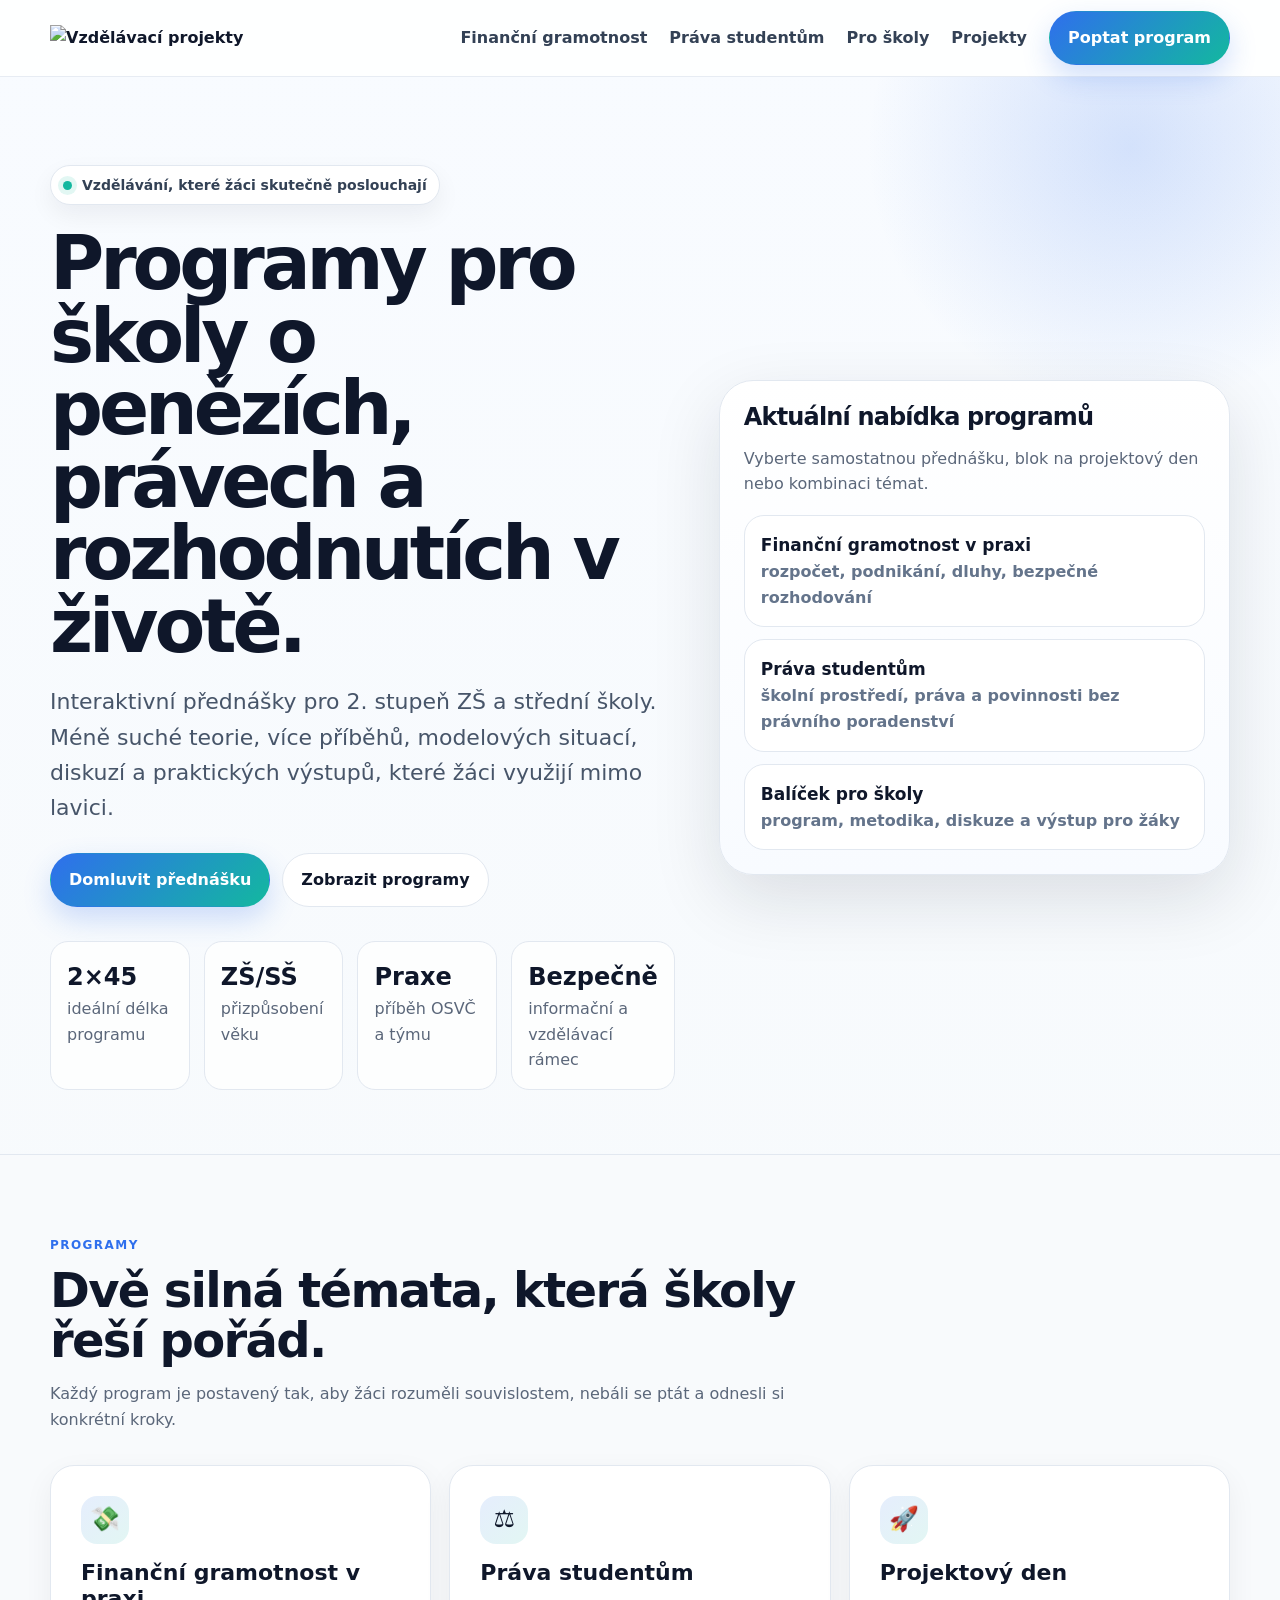
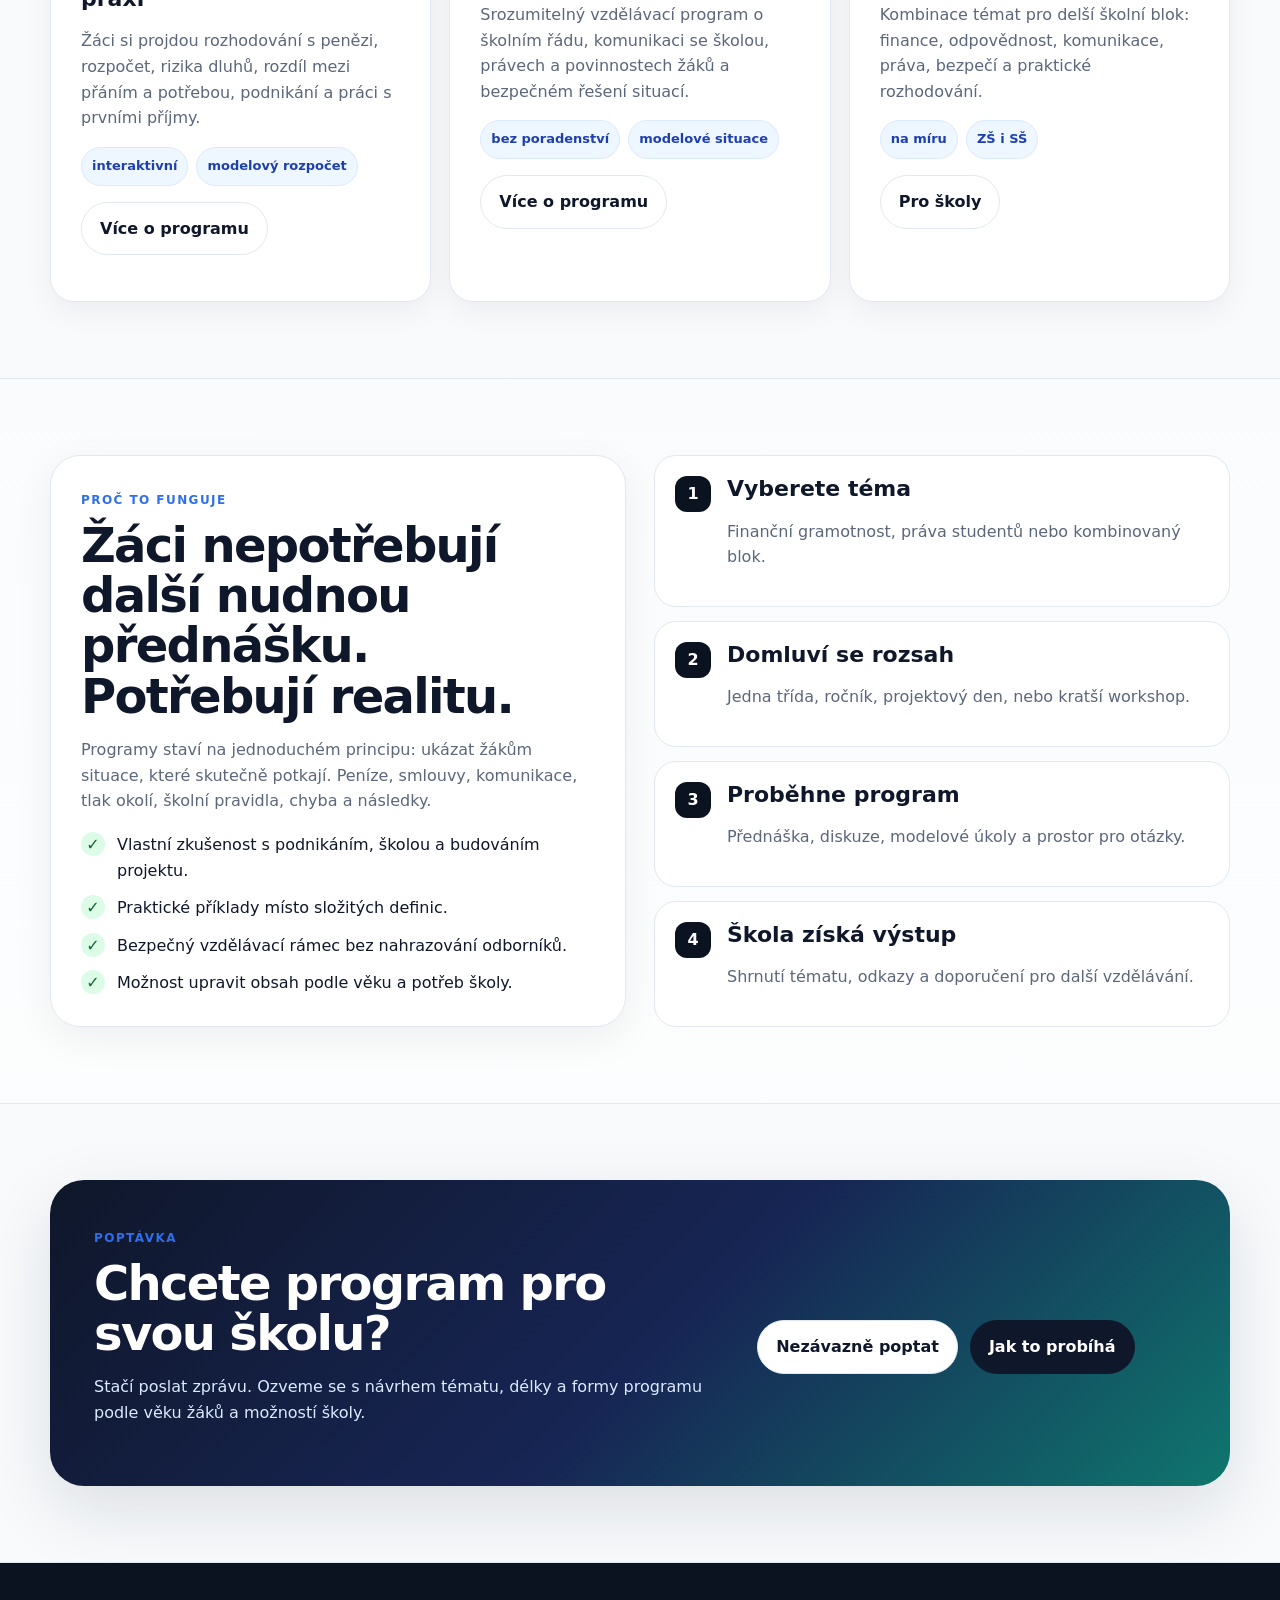
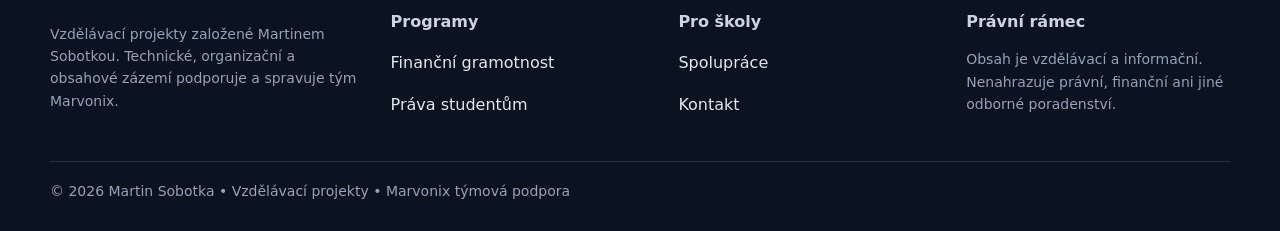
==== index.html @ 3108f994 "Add files via upload" ====
<!doctype html><html lang="cs"><head><meta charset="utf-8"><meta name="viewport" content="width=device-width,initial-scale=1"><title>Vzdělávací programy pro školy | Finanční gramotnost a práva studentů</title><meta name="description" content="Moderní vzdělávací programy pro základní a střední školy. Finanční gramotnost v praxi, Práva studentům a další témata pro reálný život."><meta name="theme-color" content="#2f6fed"><link rel="icon" href="assets/favicon.svg"><link rel="stylesheet" href="style.css"><meta property="og:title" content="Vzdělávací programy pro školy"><meta property="og:description" content="Interaktivní přednášky pro žáky: finance, práva studentů, bezpečnost a odpovědnost v reálném životě."><meta property="og:type" content="website"><script type="application/ld+json">{"@context":"https://schema.org","@type":"EducationalOrganization","name":"Vzdělávací projekty Martina Sobotky","description":"Vzdělávací programy pro školy zaměřené na finanční gramotnost, práva studentů a praktický život.","founder":{"@type":"Person","name":"Martin Sobotka"}}</script></head><body><a class="skip" href="#obsah">Přejít na obsah</a><header class="topbar"><div class="container nav"><a class="brand" href="index.html"><img src="assets/logo.svg" alt="Vzdělávací projekty"></a><nav class="menu" data-nav><a href="programy/financni-gramotnost.html">Finanční gramotnost</a><a href="programy/prava-studentum.html">Práva studentům</a><a href="pro-skoly/">Pro školy</a><a href="projekty/">Projekty</a><a href="kontakt/" class="btn primary">Poptat program</a></nav><button class="hamb" data-menu aria-label="Otevřít menu" aria-expanded="false">☰</button></div></header><main id="obsah"><section class="hero"><div class="container hero-grid"><div><span class="eyebrow"><span class="dot"></span> Vzdělávání, které žáci skutečně poslouchají</span><h1>Programy pro školy o penězích, právech a rozhodnutích v životě.</h1><p class="lead">Interaktivní přednášky pro 2. stupeň ZŠ a střední školy. Méně suché teorie, více příběhů, modelových situací, diskuzí a praktických výstupů, které žáci využijí mimo lavici.</p><div class="actions"><a class="btn primary" href="kontakt/">Domluvit přednášku</a><a class="btn secondary" href="#programy">Zobrazit programy</a></div><div class="trust"><div class="item"><b>2×45</b><span class="muted">ideální délka programu</span></div><div class="item"><b>ZŠ/SŠ</b><span class="muted">přizpůsobení věku</span></div><div class="item"><b>Praxe</b><span class="muted">příběh OSVČ a týmu</span></div><div class="item"><b>Bezpečně</b><span class="muted">informační a vzdělávací rámec</span></div></div></div><aside class="hero-card"><h2>Aktuální nabídka programů</h2><p class="muted">Vyberte samostatnou přednášku, blok na projektový den nebo kombinaci témat.</p><div class="program-mini"><a class="mini" href="programy/financni-gramotnost.html"><strong>Finanční gramotnost v praxi</strong><span>rozpočet, podnikání, dluhy, bezpečné rozhodování</span></a><a class="mini" href="programy/prava-studentum.html"><strong>Práva studentům</strong><span>školní prostředí, práva a povinnosti bez právního poradenství</span></a><a class="mini" href="pro-skoly/"><strong>Balíček pro školy</strong><span>program, metodika, diskuze a výstup pro žáky</span></a></div></aside></div></section><section class="section alt" id="programy"><div class="container"><div class="section-head"><span class="kicker">Programy</span><h2>Dvě silná témata, která školy řeší pořád.</h2><p class="muted">Každý program je postavený tak, aby žáci rozuměli souvislostem, nebáli se ptát a odnesli si konkrétní kroky.</p></div><div class="cards"><article class="card feature"><div class="icon">💸</div><h3>Finanční gramotnost v praxi</h3><p class="muted">Žáci si projdou rozhodování s penězi, rozpočet, rizika dluhů, rozdíl mezi přáním a potřebou, podnikání a práci s prvními příjmy.</p><div class="badges"><span class="badge">interaktivní</span><span class="badge">modelový rozpočet</span></div><p><a class="btn secondary" href="programy/financni-gramotnost.html">Více o programu</a></p></article><article class="card feature"><div class="icon">⚖️</div><h3>Práva studentům</h3><p class="muted">Srozumitelný vzdělávací program o školním řádu, komunikaci se školou, právech a povinnostech žáků a bezpečném řešení situací.</p><div class="badges"><span class="badge">bez poradenství</span><span class="badge">modelové situace</span></div><p><a class="btn secondary" href="programy/prava-studentum.html">Více o programu</a></p></article><article class="card feature"><div class="icon">🚀</div><h3>Projektový den</h3><p class="muted">Kombinace témat pro delší školní blok: finance, odpovědnost, komunikace, práva, bezpečí a praktické rozhodování.</p><div class="badges"><span class="badge">na míru</span><span class="badge">ZŠ i SŠ</span></div><p><a class="btn secondary" href="pro-skoly/">Pro školy</a></p></article></div></div></section><section class="section"><div class="container split"><div class="panel"><span class="kicker">Proč to funguje</span><h2>Žáci nepotřebují další nudnou přednášku. Potřebují realitu.</h2><p class="muted">Programy staví na jednoduchém principu: ukázat žákům situace, které skutečně potkají. Peníze, smlouvy, komunikace, tlak okolí, školní pravidla, chyba a následky.</p><ul class="list"><li><span class="check">✓</span><span>Vlastní zkušenost s podnikáním, školou a budováním projektu.</span></li><li><span class="check">✓</span><span>Praktické příklady místo složitých definic.</span></li><li><span class="check">✓</span><span>Bezpečný vzdělávací rámec bez nahrazování odborníků.</span></li><li><span class="check">✓</span><span>Možnost upravit obsah podle věku a potřeb školy.</span></li></ul></div><div class="steps"><div class="step"><h3>Vyberete téma</h3><p class="muted">Finanční gramotnost, práva studentů nebo kombinovaný blok.</p></div><div class="step"><h3>Domluví se rozsah</h3><p class="muted">Jedna třída, ročník, projektový den, nebo kratší workshop.</p></div><div class="step"><h3>Proběhne program</h3><p class="muted">Přednáška, diskuze, modelové úkoly a prostor pro otázky.</p></div><div class="step"><h3>Škola získá výstup</h3><p class="muted">Shrnutí tématu, odkazy a doporučení pro další vzdělávání.</p></div></div></div></section><section class="section alt"><div class="container"><div class="cta"><div><span class="kicker">Poptávka</span><h2>Chcete program pro svou školu?</h2><p>Stačí poslat zprávu. Ozveme se s návrhem tématu, délky a formy programu podle věku žáků a možností školy.</p></div><div class="actions"><a class="btn secondary" href="kontakt/">Nezávazně poptat</a><a class="btn dark" href="pro-skoly/">Jak to probíhá</a></div></div></div></section></main><footer class="footer"><div class="container foot-grid"><div><img src="assets/logo.svg" alt="" style="filter:brightness(0) invert(1);max-width:220px"><p class="small">Vzdělávací projekty založené Martinem Sobotkou. Technické, organizační a obsahové zázemí podporuje a spravuje tým Marvonix.</p></div><div><b>Programy</b><p><a href="programy/financni-gramotnost.html">Finanční gramotnost</a></p><p><a href="programy/prava-studentum.html">Práva studentům</a></p></div><div><b>Pro školy</b><p><a href="pro-skoly/">Spolupráce</a></p><p><a href="kontakt/">Kontakt</a></p></div><div><b>Právní rámec</b><p class="small">Obsah je vzdělávací a informační. Nenahrazuje právní, finanční ani jiné odborné poradenství.</p></div></div><div class="container small" style="margin-top:28px;border-top:1px solid rgba(255,255,255,.12);padding-top:18px">© <span data-year></span> Martin Sobotka • Vzdělávací projekty • Marvonix týmová podpora</div></footer><script src="script.js"></script></body></html>
---- style.css ----
:root{--bg:#f7fafc;--card:#ffffff;--ink:#0f172a;--muted:#5b677a;--line:#e2e8f0;--brand:#2f6fed;--brand2:#13b89f;--dark:#0b1220;--soft:#eef6ff;--warn:#fff7ed;--shadow:0 24px 70px rgba(15,23,42,.12);--radius:24px;--max:1180px}*{box-sizing:border-box}html{scroll-behavior:smooth}body{margin:0;font-family:Inter,ui-sans-serif,system-ui,-apple-system,BlinkMacSystemFont,"Segoe UI",Arial,sans-serif;color:var(--ink);background:linear-gradient(180deg,#f8fbff 0%,#f7fafc 42%,#fff 100%);line-height:1.6}a{color:inherit;text-decoration:none}img{max-width:100%;display:block}.container{width:min(var(--max),calc(100% - 40px));margin-inline:auto}.skip{position:absolute;left:-999px;top:8px;background:#fff;padding:8px 12px;border-radius:10px}.skip:focus{left:8px;z-index:99}.topbar{position:sticky;top:0;z-index:20;background:rgba(255,255,255,.86);backdrop-filter:blur(16px);border-bottom:1px solid rgba(226,232,240,.8)}.nav{height:76px;display:flex;align-items:center;justify-content:space-between;gap:18px}.brand{display:flex;align-items:center;gap:12px;font-weight:900}.brand img{width:220px;height:auto}.menu{display:flex;gap:22px;align-items:center}.menu a{font-weight:750;color:#334155}.menu a:hover{color:var(--brand)}.btn{display:inline-flex;align-items:center;justify-content:center;gap:10px;padding:13px 18px;border-radius:999px;font-weight:850;border:1px solid transparent;transition:.2s ease;background:#fff}.btn.primary{background:linear-gradient(135deg,var(--brand),var(--brand2));color:#fff;box-shadow:0 12px 28px rgba(47,111,237,.22)}.btn.secondary{border-color:var(--line);color:#0f172a}.btn.dark{background:#0f172a;color:#fff}.btn:hover{transform:translateY(-2px)}.hamb{display:none;border:0;background:#fff;border:1px solid var(--line);border-radius:14px;padding:10px}.hero{position:relative;overflow:hidden;padding:88px 0 64px}.hero:before{content:"";position:absolute;inset:-240px -160px auto auto;width:620px;height:620px;background:radial-gradient(circle,rgba(47,111,237,.18),transparent 60%);z-index:-1}.hero-grid{display:grid;grid-template-columns:1.1fr .9fr;gap:44px;align-items:center}.eyebrow{display:inline-flex;gap:10px;align-items:center;background:#fff;border:1px solid var(--line);border-radius:999px;padding:8px 12px;color:#334155;font-weight:750;font-size:14px;box-shadow:0 10px 25px rgba(15,23,42,.06)}.dot{width:9px;height:9px;border-radius:50%;background:var(--brand2);box-shadow:0 0 0 5px rgba(19,184,159,.12)}h1{font-size:clamp(42px,6vw,74px);line-height:.98;letter-spacing:-.055em;margin:22px 0 18px}.lead{font-size:clamp(18px,2vw,22px);color:#475569;max-width:720px}.actions{display:flex;gap:12px;flex-wrap:wrap;margin-top:28px}.hero-card{background:linear-gradient(180deg,#fff, #f8fbff);border:1px solid var(--line);border-radius:34px;padding:24px;box-shadow:var(--shadow)}.hero-card h2{margin:0 0 8px;font-size:24px}.program-mini{display:grid;gap:12px;margin-top:18px}.mini{padding:16px;border:1px solid var(--line);border-radius:20px;background:#fff}.mini strong{display:block;font-size:17px}.mini span{color:#64748b;font-weight:650}.trust{display:grid;grid-template-columns:repeat(4,1fr);gap:14px;margin-top:34px}.trust .item{background:rgba(255,255,255,.8);border:1px solid var(--line);border-radius:18px;padding:16px}.trust b{font-size:24px;display:block}.section{padding:76px 0}.section.alt{background:#f8fafc;border-block:1px solid var(--line)}.section-head{max-width:780px;margin-bottom:32px}.kicker{color:var(--brand);font-weight:900;text-transform:uppercase;letter-spacing:.12em;font-size:12px}h2{font-size:clamp(30px,4vw,48px);line-height:1.05;letter-spacing:-.035em;margin:8px 0 12px}h3{font-size:22px;line-height:1.2;margin:0 0 10px}.muted{color:var(--muted)}.cards{display:grid;grid-template-columns:repeat(3,1fr);gap:18px}.card{background:var(--card);border:1px solid var(--line);border-radius:var(--radius);padding:24px;box-shadow:0 10px 30px rgba(15,23,42,.055)}.card.feature{padding:30px}.icon{width:48px;height:48px;border-radius:16px;background:linear-gradient(135deg,rgba(47,111,237,.12),rgba(19,184,159,.12));display:grid;place-items:center;font-size:24px;margin-bottom:16px}.split{display:grid;grid-template-columns:1fr 1fr;gap:28px;align-items:start}.panel{background:#fff;border:1px solid var(--line);border-radius:30px;padding:30px;box-shadow:0 12px 40px rgba(15,23,42,.06)}.list{display:grid;gap:12px;padding:0;margin:18px 0 0;list-style:none}.list li{display:flex;gap:12px;align-items:flex-start}.check{flex:0 0 24px;width:24px;height:24px;border-radius:50%;background:#dcfce7;color:#166534;display:grid;place-items:center;font-weight:900}.steps{counter-reset:step;display:grid;gap:14px}.step{counter-increment:step;background:#fff;border:1px solid var(--line);border-radius:22px;padding:20px 20px 20px 72px;position:relative}.step:before{content:counter(step);position:absolute;left:20px;top:20px;width:36px;height:36px;border-radius:12px;background:var(--dark);color:#fff;display:grid;place-items:center;font-weight:900}.cta{background:linear-gradient(135deg,#0f172a,#172554 52%,#0f766e);color:#fff;border-radius:34px;padding:44px;display:grid;grid-template-columns:1.2fr .8fr;gap:20px;align-items:center;box-shadow:var(--shadow)}.cta p{color:#dbeafe}.cta .btn.secondary{background:#fff;color:#0f172a}.badges{display:flex;gap:8px;flex-wrap:wrap;margin-top:14px}.badge{padding:8px 10px;border-radius:999px;background:#eef6ff;color:#1e40af;border:1px solid #dbeafe;font-weight:800;font-size:13px}.program-hero{padding:64px 0 36px;background:radial-gradient(circle at 80% 0%,rgba(19,184,159,.18),transparent 32%),linear-gradient(180deg,#fff,#f8fbff);border-bottom:1px solid var(--line)}.program-layout{display:grid;grid-template-columns:1fr 340px;gap:28px;align-items:start}.sticky{position:sticky;top:96px}.info-box{background:#fff;border:1px solid var(--line);border-radius:24px;padding:22px}.info-box dl{display:grid;gap:12px;margin:0}.info-box div{display:flex;justify-content:space-between;gap:16px;border-bottom:1px solid var(--line);padding-bottom:10px}.info-box div:last-child{border-bottom:0;padding-bottom:0}.info-box dt{color:#64748b;font-weight:750}.info-box dd{margin:0;font-weight:900;text-align:right}.timeline{display:grid;gap:12px}.time{display:grid;grid-template-columns:90px 1fr;gap:14px;background:#fff;border:1px solid var(--line);border-radius:20px;padding:16px}.time b{color:var(--brand)}.faq{display:grid;gap:12px}.faq details{background:#fff;border:1px solid var(--line);border-radius:18px;padding:18px}.faq summary{font-weight:900;cursor:pointer}.form-card{background:#fff;border:1px solid var(--line);border-radius:30px;padding:28px;box-shadow:var(--shadow)}.form-grid{display:grid;grid-template-columns:1fr 1fr;gap:14px}.field{display:grid;gap:6px}.field.full{grid-column:1/-1}label{font-weight:850}input,select,textarea{width:100%;border:1px solid #cbd5e1;border-radius:14px;padding:13px 14px;font:inherit;background:#fff}textarea{min-height:140px;resize:vertical}.footer{background:#0b1220;color:#cbd5e1;padding:46px 0 28px}.foot-grid{display:grid;grid-template-columns:1.2fr repeat(3,1fr);gap:24px}.footer a{color:#e2e8f0}.small{font-size:14px;color:#94a3b8}.legal-note{background:#fff7ed;border:1px solid #fed7aa;color:#7c2d12;border-radius:20px;padding:18px}.page-title{font-size:clamp(38px,5vw,62px);line-height:1;letter-spacing:-.045em;margin:18px 0}.mobile-only{display:none}@media(max-width:920px){.hamb{display:block}.menu{display:none;position:absolute;left:20px;right:20px;top:76px;background:#fff;border:1px solid var(--line);border-radius:22px;padding:16px;box-shadow:var(--shadow);flex-direction:column;align-items:flex-start}.menu.open{display:flex}.hero-grid,.split,.program-layout,.cta{grid-template-columns:1fr}.cards{grid-template-columns:1fr 1fr}.trust{grid-template-columns:1fr 1fr}.sticky{position:static}.foot-grid{grid-template-columns:1fr 1fr}.brand img{width:188px}}@media(max-width:620px){.container{width:min(100% - 28px,var(--max))}.hero{padding:52px 0 40px}.section{padding:54px 0}.cards,.trust,.form-grid,.foot-grid{grid-template-columns:1fr}.actions .btn{width:100%}.cta{padding:28px}.time{grid-template-columns:1fr}.nav{height:70px}.menu{top:70px}.brand img{width:172px}}
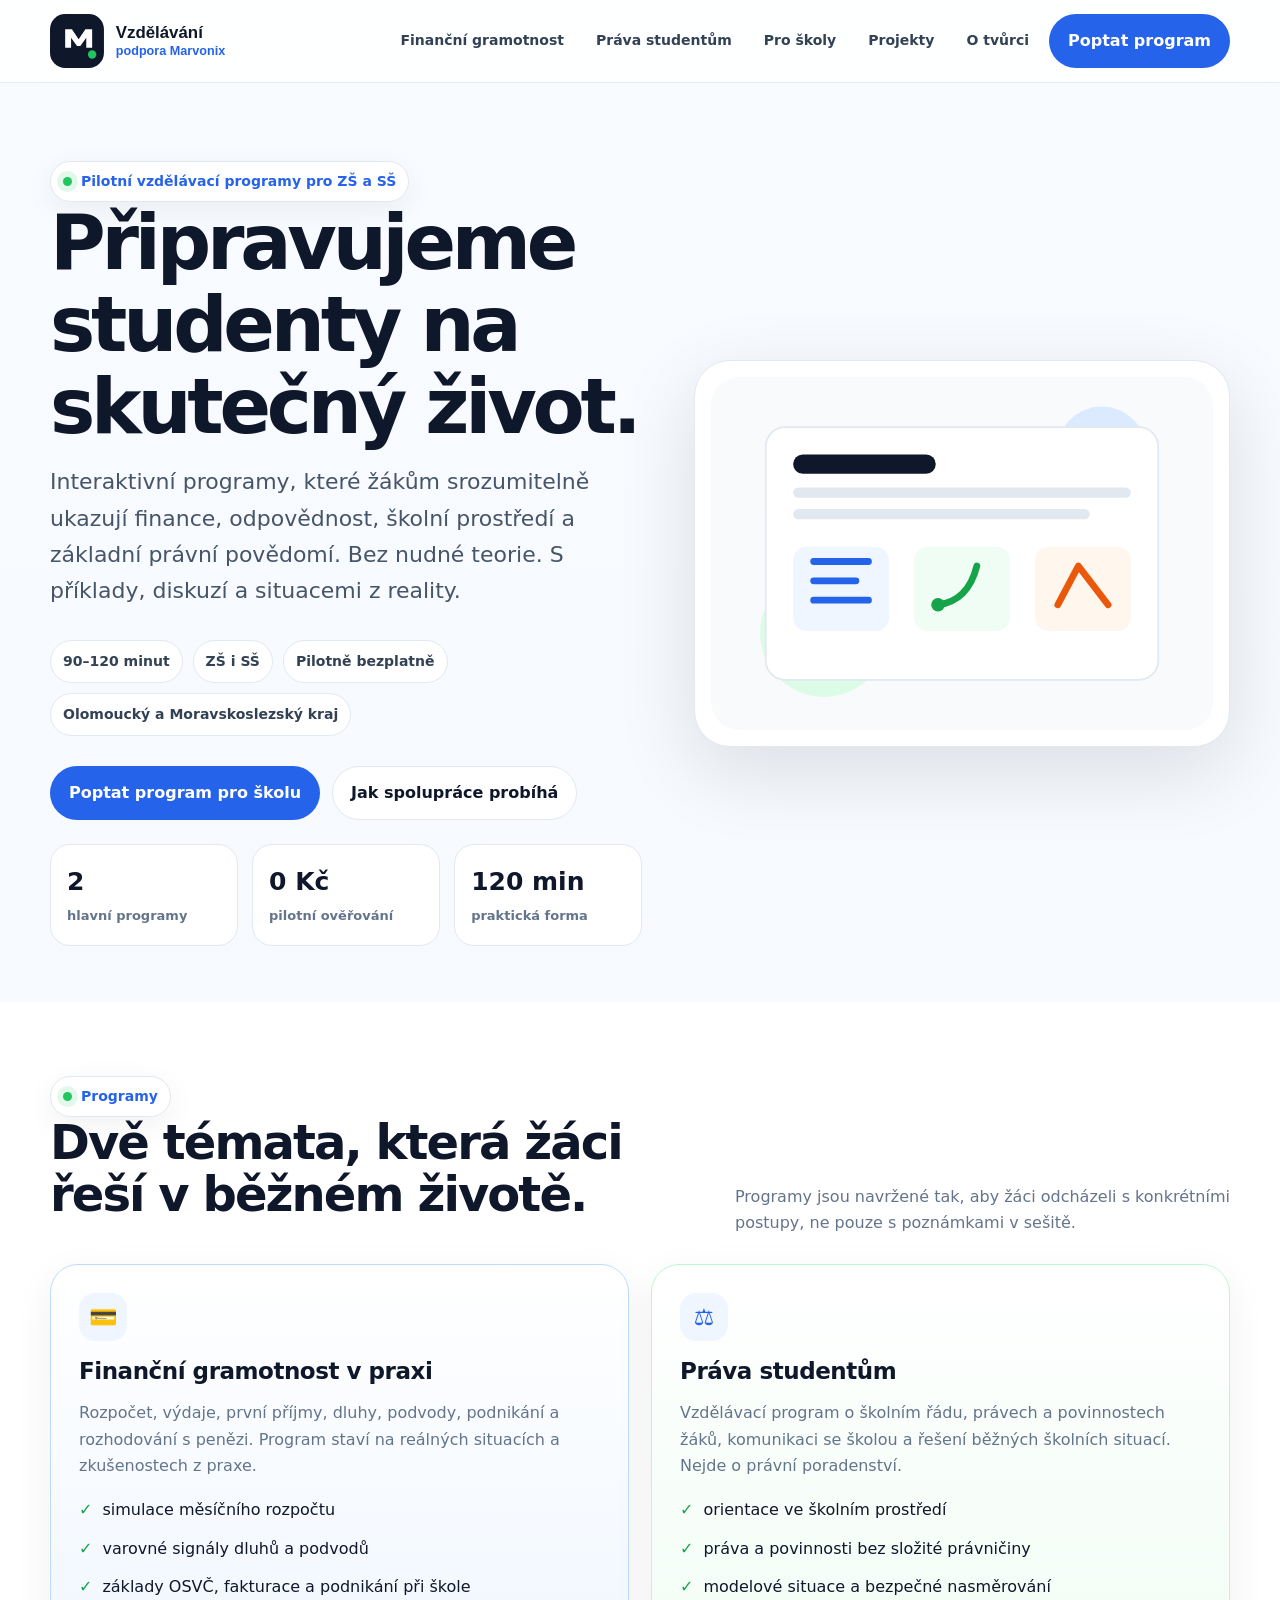
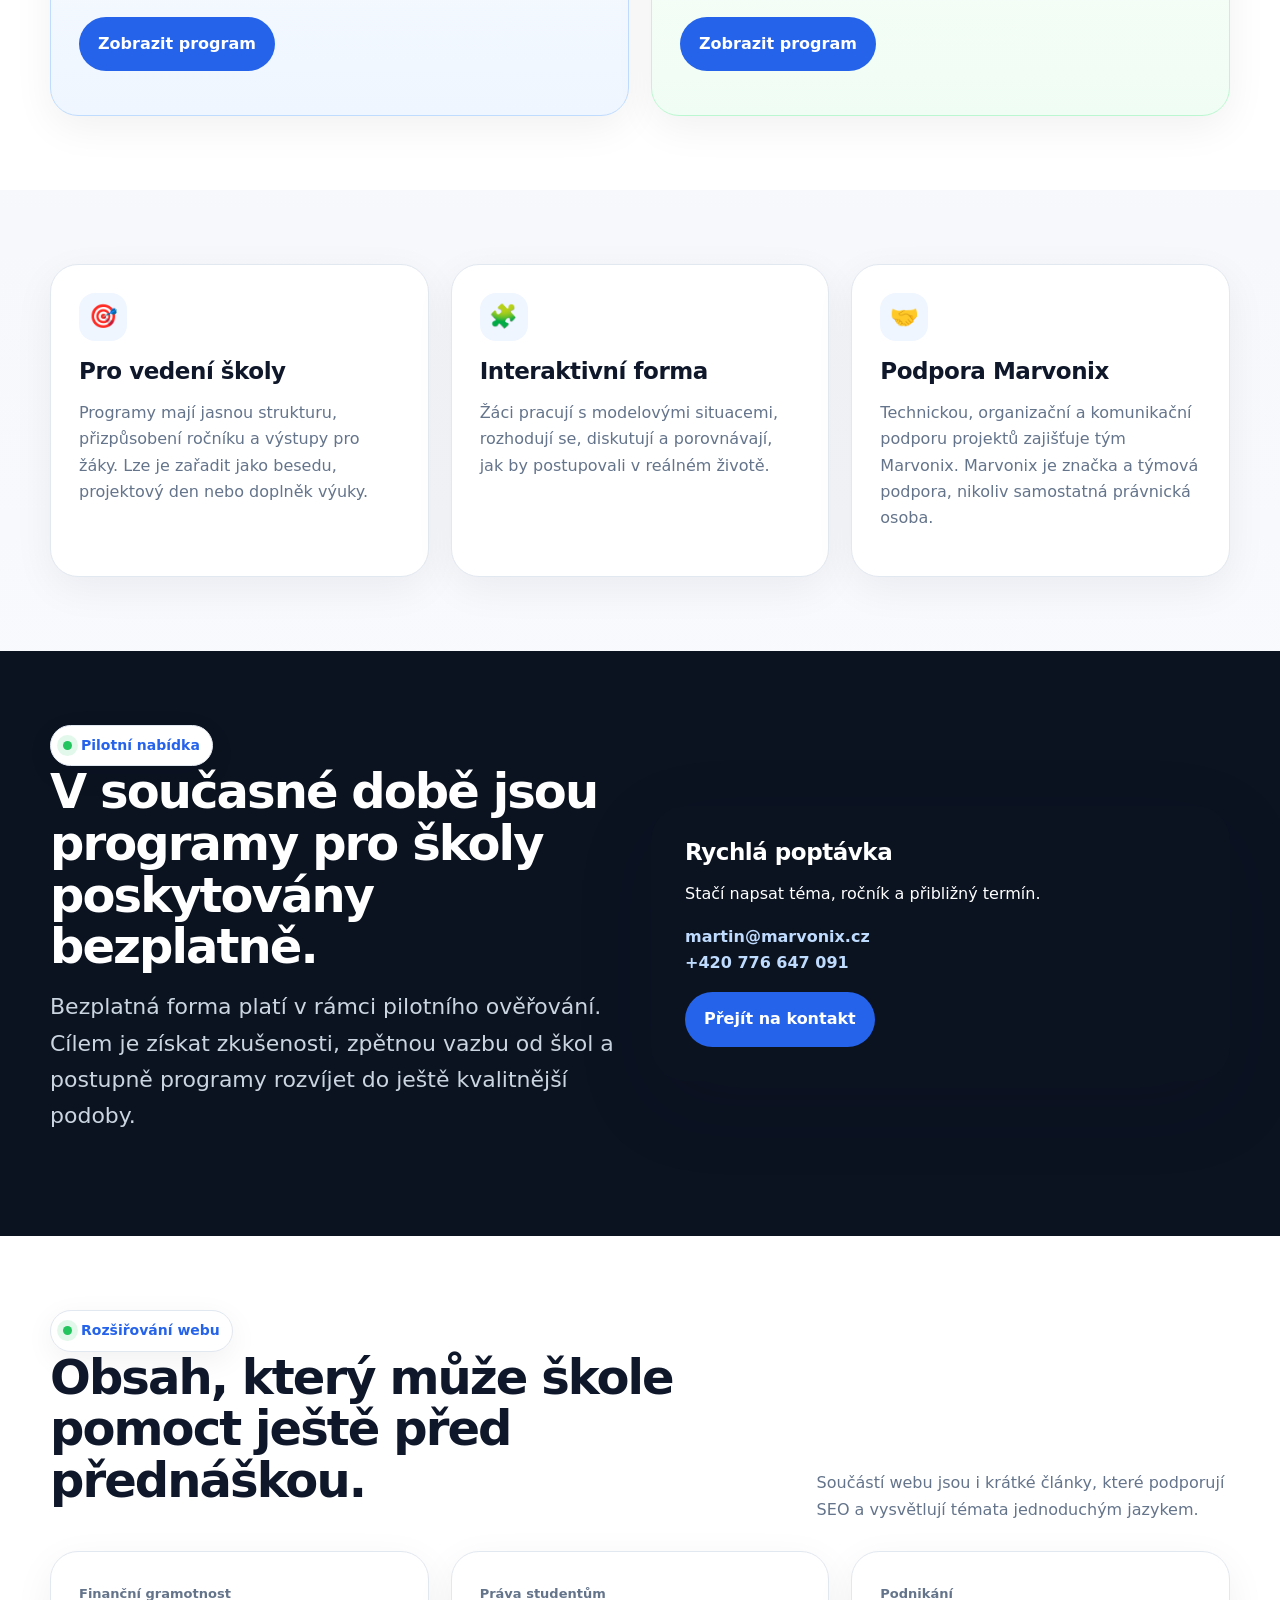
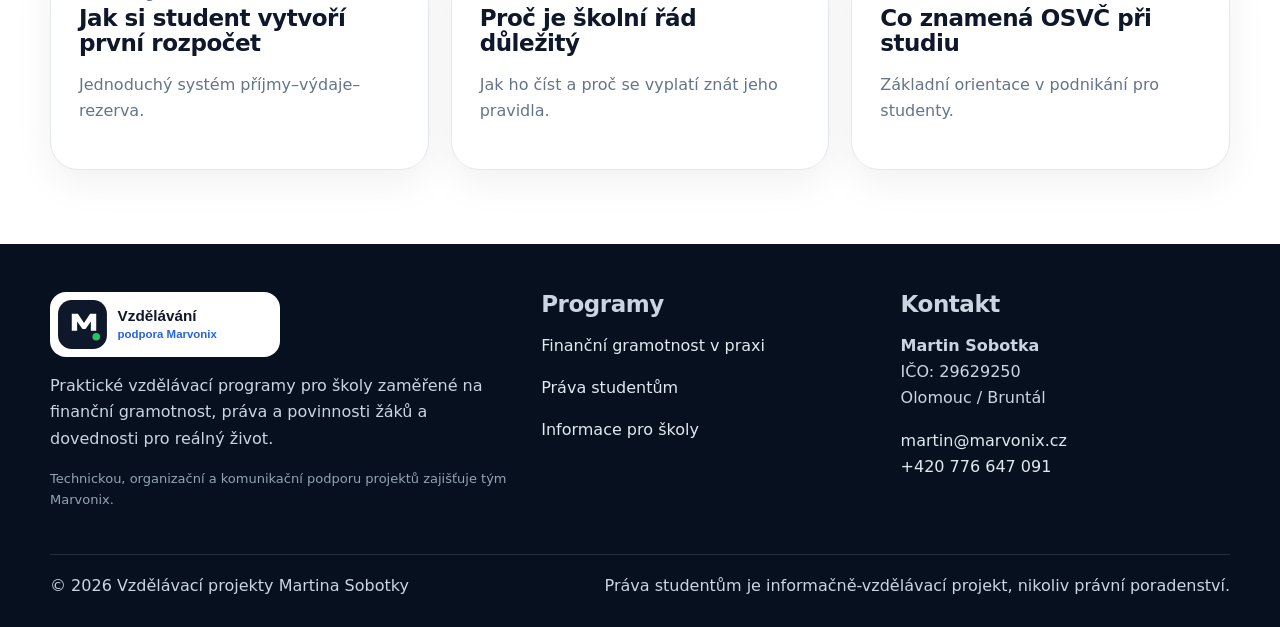
==== commit bda7d742: "Add files via upload" ====
--- a/index.html
+++ b/index.html
@@ -1 +1,118 @@
-<!doctype html><html lang="cs"><head><meta charset="utf-8"><meta name="viewport" content="width=device-width,initial-scale=1"><title>Vzdělávací programy pro školy | Finanční gramotnost a práva studentů</title><meta name="description" content="Moderní vzdělávací programy pro základní a střední školy. Finanční gramotnost v praxi, Práva studentům a další témata pro reálný život."><meta name="theme-color" content="#2f6fed"><link rel="icon" href="assets/favicon.svg"><link rel="stylesheet" href="style.css"><meta property="og:title" content="Vzdělávací programy pro školy"><meta property="og:description" content="Interaktivní přednášky pro žáky: finance, práva studentů, bezpečnost a odpovědnost v reálném životě."><meta property="og:type" content="website"><script type="application/ld+json">{"@context":"https://schema.org","@type":"EducationalOrganization","name":"Vzdělávací projekty Martina Sobotky","description":"Vzdělávací programy pro školy zaměřené na finanční gramotnost, práva studentů a praktický život.","founder":{"@type":"Person","name":"Martin Sobotka"}}</script></head><body><a class="skip" href="#obsah">Přejít na obsah</a><header class="topbar"><div class="container nav"><a class="brand" href="index.html"><img src="assets/logo.svg" alt="Vzdělávací projekty"></a><nav class="menu" data-nav><a href="programy/financni-gramotnost.html">Finanční gramotnost</a><a href="programy/prava-studentum.html">Práva studentům</a><a href="pro-skoly/">Pro školy</a><a href="projekty/">Projekty</a><a href="kontakt/" class="btn primary">Poptat program</a></nav><button class="hamb" data-menu aria-label="Otevřít menu" aria-expanded="false">☰</button></div></header><main id="obsah"><section class="hero"><div class="container hero-grid"><div><span class="eyebrow"><span class="dot"></span> Vzdělávání, které žáci skutečně poslouchají</span><h1>Programy pro školy o penězích, právech a rozhodnutích v životě.</h1><p class="lead">Interaktivní přednášky pro 2. stupeň ZŠ a střední školy. Méně suché teorie, více příběhů, modelových situací, diskuzí a praktických výstupů, které žáci využijí mimo lavici.</p><div class="actions"><a class="btn primary" href="kontakt/">Domluvit přednášku</a><a class="btn secondary" href="#programy">Zobrazit programy</a></div><div class="trust"><div class="item"><b>2×45</b><span class="muted">ideální délka programu</span></div><div class="item"><b>ZŠ/SŠ</b><span class="muted">přizpůsobení věku</span></div><div class="item"><b>Praxe</b><span class="muted">příběh OSVČ a týmu</span></div><div class="item"><b>Bezpečně</b><span class="muted">informační a vzdělávací rámec</span></div></div></div><aside class="hero-card"><h2>Aktuální nabídka programů</h2><p class="muted">Vyberte samostatnou přednášku, blok na projektový den nebo kombinaci témat.</p><div class="program-mini"><a class="mini" href="programy/financni-gramotnost.html"><strong>Finanční gramotnost v praxi</strong><span>rozpočet, podnikání, dluhy, bezpečné rozhodování</span></a><a class="mini" href="programy/prava-studentum.html"><strong>Práva studentům</strong><span>školní prostředí, práva a povinnosti bez právního poradenství</span></a><a class="mini" href="pro-skoly/"><strong>Balíček pro školy</strong><span>program, metodika, diskuze a výstup pro žáky</span></a></div></aside></div></section><section class="section alt" id="programy"><div class="container"><div class="section-head"><span class="kicker">Programy</span><h2>Dvě silná témata, která školy řeší pořád.</h2><p class="muted">Každý program je postavený tak, aby žáci rozuměli souvislostem, nebáli se ptát a odnesli si konkrétní kroky.</p></div><div class="cards"><article class="card feature"><div class="icon">💸</div><h3>Finanční gramotnost v praxi</h3><p class="muted">Žáci si projdou rozhodování s penězi, rozpočet, rizika dluhů, rozdíl mezi přáním a potřebou, podnikání a práci s prvními příjmy.</p><div class="badges"><span class="badge">interaktivní</span><span class="badge">modelový rozpočet</span></div><p><a class="btn secondary" href="programy/financni-gramotnost.html">Více o programu</a></p></article><article class="card feature"><div class="icon">⚖️</div><h3>Práva studentům</h3><p class="muted">Srozumitelný vzdělávací program o školním řádu, komunikaci se školou, právech a povinnostech žáků a bezpečném řešení situací.</p><div class="badges"><span class="badge">bez poradenství</span><span class="badge">modelové situace</span></div><p><a class="btn secondary" href="programy/prava-studentum.html">Více o programu</a></p></article><article class="card feature"><div class="icon">🚀</div><h3>Projektový den</h3><p class="muted">Kombinace témat pro delší školní blok: finance, odpovědnost, komunikace, práva, bezpečí a praktické rozhodování.</p><div class="badges"><span class="badge">na míru</span><span class="badge">ZŠ i SŠ</span></div><p><a class="btn secondary" href="pro-skoly/">Pro školy</a></p></article></div></div></section><section class="section"><div class="container split"><div class="panel"><span class="kicker">Proč to funguje</span><h2>Žáci nepotřebují další nudnou přednášku. Potřebují realitu.</h2><p class="muted">Programy staví na jednoduchém principu: ukázat žákům situace, které skutečně potkají. Peníze, smlouvy, komunikace, tlak okolí, školní pravidla, chyba a následky.</p><ul class="list"><li><span class="check">✓</span><span>Vlastní zkušenost s podnikáním, školou a budováním projektu.</span></li><li><span class="check">✓</span><span>Praktické příklady místo složitých definic.</span></li><li><span class="check">✓</span><span>Bezpečný vzdělávací rámec bez nahrazování odborníků.</span></li><li><span class="check">✓</span><span>Možnost upravit obsah podle věku a potřeb školy.</span></li></ul></div><div class="steps"><div class="step"><h3>Vyberete téma</h3><p class="muted">Finanční gramotnost, práva studentů nebo kombinovaný blok.</p></div><div class="step"><h3>Domluví se rozsah</h3><p class="muted">Jedna třída, ročník, projektový den, nebo kratší workshop.</p></div><div class="step"><h3>Proběhne program</h3><p class="muted">Přednáška, diskuze, modelové úkoly a prostor pro otázky.</p></div><div class="step"><h3>Škola získá výstup</h3><p class="muted">Shrnutí tématu, odkazy a doporučení pro další vzdělávání.</p></div></div></div></section><section class="section alt"><div class="container"><div class="cta"><div><span class="kicker">Poptávka</span><h2>Chcete program pro svou školu?</h2><p>Stačí poslat zprávu. Ozveme se s návrhem tématu, délky a formy programu podle věku žáků a možností školy.</p></div><div class="actions"><a class="btn secondary" href="kontakt/">Nezávazně poptat</a><a class="btn dark" href="pro-skoly/">Jak to probíhá</a></div></div></div></section></main><footer class="footer"><div class="container foot-grid"><div><img src="assets/logo.svg" alt="" style="filter:brightness(0) invert(1);max-width:220px"><p class="small">Vzdělávací projekty založené Martinem Sobotkou. Technické, organizační a obsahové zázemí podporuje a spravuje tým Marvonix.</p></div><div><b>Programy</b><p><a href="programy/financni-gramotnost.html">Finanční gramotnost</a></p><p><a href="programy/prava-studentum.html">Práva studentům</a></p></div><div><b>Pro školy</b><p><a href="pro-skoly/">Spolupráce</a></p><p><a href="kontakt/">Kontakt</a></p></div><div><b>Právní rámec</b><p class="small">Obsah je vzdělávací a informační. Nenahrazuje právní, finanční ani jiné odborné poradenství.</p></div></div><div class="container small" style="margin-top:28px;border-top:1px solid rgba(255,255,255,.12);padding-top:18px">© <span data-year></span> Martin Sobotka • Vzdělávací projekty • Marvonix týmová podpora</div></footer><script src="script.js"></script></body></html>
+<!doctype html>
+<html lang="cs">
+<head>
+<meta charset="utf-8">
+<meta name="viewport" content="width=device-width,initial-scale=1">
+<title>Vzdělávací programy pro školy | Finanční gramotnost a Práva studentům</title>
+<meta name="description" content="Praktické vzdělávací programy pro základní a střední školy. Finanční gramotnost v praxi a Práva studentům. Pilotně bezplatně.">
+<meta name="theme-color" content="#2563eb">
+<link rel="icon" href="assets/favicon.svg">
+<link rel="stylesheet" href="style.css">
+<meta property="og:title" content="Vzdělávací programy pro školy | Finanční gramotnost a Práva studentům">
+<meta property="og:description" content="Praktické vzdělávací programy pro základní a střední školy. Finanční gramotnost v praxi a Práva studentům. Pilotně bezplatně.">
+<meta property="og:type" content="website">
+<meta property="og:locale" content="cs_CZ">
+<script type="application/ld+json">{"@context": "https://schema.org", "@type": "EducationalOrganization", "name": "Vzdělávací projekty Martina Sobotky", "founder": {"@type": "Person", "name": "Martin Sobotka"}, "email": "martin@marvonix.cz", "telephone": "+420 776 647 091", "description": "Praktické vzdělávací programy pro školy zaměřené na finanční gramotnost a právní povědomí žáků."}</script>
+</head>
+<body>
+<a class="skip" href="#obsah">Přejít na obsah</a>
+<header class="topbar">
+  <div class="container nav">
+    <a class="brand" href="index.html" aria-label="Domů"><img src="assets/logo.svg" alt="Vzdělávací projekty s podporou Marvonix"></a>
+    <nav class="menu" data-nav aria-label="Hlavní navigace"><a class="" href="programy/financni-gramotnost.html">Finanční gramotnost</a><a class="" href="programy/prava-studentum.html">Práva studentům</a><a class="" href="pro-skoly/">Pro školy</a><a class="" href="projekty/">Projekty</a><a class="" href="o-tvurci/">O tvůrci</a><a href="kontakt/" class="btn primary">Poptat program</a></nav>
+    <button class="hamb" data-menu aria-label="Otevřít menu" aria-expanded="false">☰</button>
+  </div>
+</header>
+<main id="obsah">
+
+<section class="hero">
+  <div class="container hero-grid">
+    <div>
+      <span class="eyebrow"><span class="dot"></span> Pilotní vzdělávací programy pro ZŠ a SŠ</span>
+      <h1>Připravujeme studenty na skutečný život.</h1>
+      <p class="lead">Interaktivní programy, které žákům srozumitelně ukazují finance, odpovědnost, školní prostředí a základní právní povědomí. Bez nudné teorie. S příklady, diskuzí a situacemi z reality.</p>
+      <div class="hero-badges">
+        <span class="badge">90–120 minut</span><span class="badge">ZŠ i SŠ</span><span class="badge">Pilotně bezplatně</span><span class="badge">Olomoucký a Moravskoslezský kraj</span>
+      </div>
+      <div style="display:flex;gap:12px;flex-wrap:wrap"><a class="btn primary" href="kontakt/">Poptat program pro školu</a><a class="btn ghost" href="pro-skoly/">Jak spolupráce probíhá</a></div>
+      <div class="stats">
+        <div class="stat"><strong>2</strong><span>hlavní programy</span></div>
+        <div class="stat"><strong>0 Kč</strong><span>pilotní ověřování</span></div>
+        <div class="stat"><strong>120 min</strong><span>praktická forma</span></div>
+      </div>
+    </div>
+    <div class="hero-card"><img src="assets/hero-education.svg" alt="Ilustrace vzdělávacích programů pro školy"></div>
+  </div>
+</section>
+<section class="section alt">
+  <div class="container">
+    <div class="section-head"><div><span class="eyebrow"><span class="dot"></span> Programy</span><h2>Dvě témata, která žáci řeší v běžném životě.</h2></div><p>Programy jsou navržené tak, aby žáci odcházeli s konkrétními postupy, ne pouze s poznámkami v sešitě.</p></div>
+    <div class="grid-2">
+      <article class="card highlight">
+        <div class="icon">💳</div><h3>Finanční gramotnost v praxi</h3>
+        <p class="muted">Rozpočet, výdaje, první příjmy, dluhy, podvody, podnikání a rozhodování s penězi. Program staví na reálných situacích a zkušenostech z praxe.</p>
+        <ul class="list"><li>simulace měsíčního rozpočtu</li><li>varovné signály dluhů a podvodů</li><li>základy OSVČ, fakturace a podnikání při škole</li></ul>
+        <p><a class="btn primary" href="programy/financni-gramotnost.html">Zobrazit program</a></p>
+      </article>
+      <article class="card green">
+        <div class="icon">⚖️</div><h3>Práva studentům</h3>
+        <p class="muted">Vzdělávací program o školním řádu, právech a povinnostech žáků, komunikaci se školou a řešení běžných školních situací. Nejde o právní poradenství.</p>
+        <ul class="list"><li>orientace ve školním prostředí</li><li>práva a povinnosti bez složité právničiny</li><li>modelové situace a bezpečné nasměrování</li></ul>
+        <p><a class="btn primary" href="programy/prava-studentum.html">Zobrazit program</a></p>
+      </article>
+    </div>
+  </div>
+</section>
+<section class="section">
+  <div class="container grid-3">
+    <div class="card"><div class="icon">🎯</div><h3>Pro vedení školy</h3><p class="muted">Programy mají jasnou strukturu, přizpůsobení ročníku a výstupy pro žáky. Lze je zařadit jako besedu, projektový den nebo doplněk výuky.</p></div>
+    <div class="card"><div class="icon">🧩</div><h3>Interaktivní forma</h3><p class="muted">Žáci pracují s modelovými situacemi, rozhodují se, diskutují a porovnávají, jak by postupovali v reálném životě.</p></div>
+    <div class="card"><div class="icon">🤝</div><h3>Podpora Marvonix</h3><p class="muted">Technickou, organizační a komunikační podporu projektů zajišťuje tým Marvonix. Marvonix je značka a týmová podpora, nikoliv samostatná právnická osoba.</p></div>
+  </div>
+</section>
+<section class="section dark">
+  <div class="container grid-2" style="align-items:center">
+    <div><span class="eyebrow"><span class="dot"></span> Pilotní nabídka</span><h2>V současné době jsou programy pro školy poskytovány bezplatně.</h2><p class="lead">Bezplatná forma platí v rámci pilotního ověřování. Cílem je získat zkušenosti, zpětnou vazbu od škol a postupně programy rozvíjet do ještě kvalitnější podoby.</p></div>
+    <div class="contact-box"><h3>Rychlá poptávka</h3><p>Stačí napsat téma, ročník a přibližný termín.</p><p><a href="mailto:martin@marvonix.cz">martin@marvonix.cz</a><br><a href="tel:+420776647091">+420 776 647 091</a></p><a class="btn primary" href="kontakt/">Přejít na kontakt</a></div>
+  </div>
+</section>
+<section class="section alt">
+  <div class="container">
+    <div class="section-head"><div><span class="eyebrow"><span class="dot"></span> Rozšiřování webu</span><h2>Obsah, který může škole pomoct ještě před přednáškou.</h2></div><p>Součástí webu jsou i krátké články, které podporují SEO a vysvětlují témata jednoduchým jazykem.</p></div>
+    <div class="grid-3">
+      <a class="card blog-card" href="blog/jak-si-vytvorit-rozpocet.html"><time>Finanční gramotnost</time><h3>Jak si student vytvoří první rozpočet</h3><p class="muted">Jednoduchý systém příjmy–výdaje–rezerva.</p></a>
+      <a class="card blog-card" href="blog/skolni-rad.html"><time>Práva studentům</time><h3>Proč je školní řád důležitý</h3><p class="muted">Jak ho číst a proč se vyplatí znát jeho pravidla.</p></a>
+      <a class="card blog-card" href="blog/osvc-pri-studiu.html"><time>Podnikání</time><h3>Co znamená OSVČ při studiu</h3><p class="muted">Základní orientace v podnikání pro studenty.</p></a>
+    </div>
+  </div>
+</section>
+</main>
+<footer class="footer">
+  <div class="container">
+    <div class="footer-grid">
+      <div>
+        <img src="assets/logo.svg" alt="Vzdělávací projekty" style="width:230px;background:white;border-radius:16px;padding:8px;margin-bottom:16px">
+        <p>Praktické vzdělávací programy pro školy zaměřené na finanční gramotnost, práva a povinnosti žáků a dovednosti pro reálný život.</p>
+        <p class="tiny">Technickou, organizační a komunikační podporu projektů zajišťuje tým Marvonix.</p>
+      </div>
+      <div>
+        <h3>Programy</h3>
+        <p><a href="programy/financni-gramotnost.html">Finanční gramotnost v praxi</a></p>
+        <p><a href="programy/prava-studentum.html">Práva studentům</a></p>
+        <p><a href="pro-skoly/">Informace pro školy</a></p>
+      </div>
+      <div>
+        <h3>Kontakt</h3>
+        <p><strong>Martin Sobotka</strong><br>IČO: 29629250<br>Olomouc / Bruntál</p>
+        <p><a href="mailto:martin@marvonix.cz">martin@marvonix.cz</a><br><a href="tel:+420776647091">+420 776 647 091</a></p>
+      </div>
+    </div>
+    <div class="legal">
+      <span>© 2026 Vzdělávací projekty Martina Sobotky</span>
+      <span>Práva studentům je informačně-vzdělávací projekt, nikoliv právní poradenství.</span>
+    </div>
+  </div>
+</footer>
+<script src="script.js"></script>
+</body>
+</html>
--- a/style.css
+++ b/style.css
@@ -1 +1,20 @@
-:root{--bg:#f7fafc;--card:#ffffff;--ink:#0f172a;--muted:#5b677a;--line:#e2e8f0;--brand:#2f6fed;--brand2:#13b89f;--dark:#0b1220;--soft:#eef6ff;--warn:#fff7ed;--shadow:0 24px 70px rgba(15,23,42,.12);--radius:24px;--max:1180px}*{box-sizing:border-box}html{scroll-behavior:smooth}body{margin:0;font-family:Inter,ui-sans-serif,system-ui,-apple-system,BlinkMacSystemFont,"Segoe UI",Arial,sans-serif;color:var(--ink);background:linear-gradient(180deg,#f8fbff 0%,#f7fafc 42%,#fff 100%);line-height:1.6}a{color:inherit;text-decoration:none}img{max-width:100%;display:block}.container{width:min(var(--max),calc(100% - 40px));margin-inline:auto}.skip{position:absolute;left:-999px;top:8px;background:#fff;padding:8px 12px;border-radius:10px}.skip:focus{left:8px;z-index:99}.topbar{position:sticky;top:0;z-index:20;background:rgba(255,255,255,.86);backdrop-filter:blur(16px);border-bottom:1px solid rgba(226,232,240,.8)}.nav{height:76px;display:flex;align-items:center;justify-content:space-between;gap:18px}.brand{display:flex;align-items:center;gap:12px;font-weight:900}.brand img{width:220px;height:auto}.menu{display:flex;gap:22px;align-items:center}.menu a{font-weight:750;color:#334155}.menu a:hover{color:var(--brand)}.btn{display:inline-flex;align-items:center;justify-content:center;gap:10px;padding:13px 18px;border-radius:999px;font-weight:850;border:1px solid transparent;transition:.2s ease;background:#fff}.btn.primary{background:linear-gradient(135deg,var(--brand),var(--brand2));color:#fff;box-shadow:0 12px 28px rgba(47,111,237,.22)}.btn.secondary{border-color:var(--line);color:#0f172a}.btn.dark{background:#0f172a;color:#fff}.btn:hover{transform:translateY(-2px)}.hamb{display:none;border:0;background:#fff;border:1px solid var(--line);border-radius:14px;padding:10px}.hero{position:relative;overflow:hidden;padding:88px 0 64px}.hero:before{content:"";position:absolute;inset:-240px -160px auto auto;width:620px;height:620px;background:radial-gradient(circle,rgba(47,111,237,.18),transparent 60%);z-index:-1}.hero-grid{display:grid;grid-template-columns:1.1fr .9fr;gap:44px;align-items:center}.eyebrow{display:inline-flex;gap:10px;align-items:center;background:#fff;border:1px solid var(--line);border-radius:999px;padding:8px 12px;color:#334155;font-weight:750;font-size:14px;box-shadow:0 10px 25px rgba(15,23,42,.06)}.dot{width:9px;height:9px;border-radius:50%;background:var(--brand2);box-shadow:0 0 0 5px rgba(19,184,159,.12)}h1{font-size:clamp(42px,6vw,74px);line-height:.98;letter-spacing:-.055em;margin:22px 0 18px}.lead{font-size:clamp(18px,2vw,22px);color:#475569;max-width:720px}.actions{display:flex;gap:12px;flex-wrap:wrap;margin-top:28px}.hero-card{background:linear-gradient(180deg,#fff, #f8fbff);border:1px solid var(--line);border-radius:34px;padding:24px;box-shadow:var(--shadow)}.hero-card h2{margin:0 0 8px;font-size:24px}.program-mini{display:grid;gap:12px;margin-top:18px}.mini{padding:16px;border:1px solid var(--line);border-radius:20px;background:#fff}.mini strong{display:block;font-size:17px}.mini span{color:#64748b;font-weight:650}.trust{display:grid;grid-template-columns:repeat(4,1fr);gap:14px;margin-top:34px}.trust .item{background:rgba(255,255,255,.8);border:1px solid var(--line);border-radius:18px;padding:16px}.trust b{font-size:24px;display:block}.section{padding:76px 0}.section.alt{background:#f8fafc;border-block:1px solid var(--line)}.section-head{max-width:780px;margin-bottom:32px}.kicker{color:var(--brand);font-weight:900;text-transform:uppercase;letter-spacing:.12em;font-size:12px}h2{font-size:clamp(30px,4vw,48px);line-height:1.05;letter-spacing:-.035em;margin:8px 0 12px}h3{font-size:22px;line-height:1.2;margin:0 0 10px}.muted{color:var(--muted)}.cards{display:grid;grid-template-columns:repeat(3,1fr);gap:18px}.card{background:var(--card);border:1px solid var(--line);border-radius:var(--radius);padding:24px;box-shadow:0 10px 30px rgba(15,23,42,.055)}.card.feature{padding:30px}.icon{width:48px;height:48px;border-radius:16px;background:linear-gradient(135deg,rgba(47,111,237,.12),rgba(19,184,159,.12));display:grid;place-items:center;font-size:24px;margin-bottom:16px}.split{display:grid;grid-template-columns:1fr 1fr;gap:28px;align-items:start}.panel{background:#fff;border:1px solid var(--line);border-radius:30px;padding:30px;box-shadow:0 12px 40px rgba(15,23,42,.06)}.list{display:grid;gap:12px;padding:0;margin:18px 0 0;list-style:none}.list li{display:flex;gap:12px;align-items:flex-start}.check{flex:0 0 24px;width:24px;height:24px;border-radius:50%;background:#dcfce7;color:#166534;display:grid;place-items:center;font-weight:900}.steps{counter-reset:step;display:grid;gap:14px}.step{counter-increment:step;background:#fff;border:1px solid var(--line);border-radius:22px;padding:20px 20px 20px 72px;position:relative}.step:before{content:counter(step);position:absolute;left:20px;top:20px;width:36px;height:36px;border-radius:12px;background:var(--dark);color:#fff;display:grid;place-items:center;font-weight:900}.cta{background:linear-gradient(135deg,#0f172a,#172554 52%,#0f766e);color:#fff;border-radius:34px;padding:44px;display:grid;grid-template-columns:1.2fr .8fr;gap:20px;align-items:center;box-shadow:var(--shadow)}.cta p{color:#dbeafe}.cta .btn.secondary{background:#fff;color:#0f172a}.badges{display:flex;gap:8px;flex-wrap:wrap;margin-top:14px}.badge{padding:8px 10px;border-radius:999px;background:#eef6ff;color:#1e40af;border:1px solid #dbeafe;font-weight:800;font-size:13px}.program-hero{padding:64px 0 36px;background:radial-gradient(circle at 80% 0%,rgba(19,184,159,.18),transparent 32%),linear-gradient(180deg,#fff,#f8fbff);border-bottom:1px solid var(--line)}.program-layout{display:grid;grid-template-columns:1fr 340px;gap:28px;align-items:start}.sticky{position:sticky;top:96px}.info-box{background:#fff;border:1px solid var(--line);border-radius:24px;padding:22px}.info-box dl{display:grid;gap:12px;margin:0}.info-box div{display:flex;justify-content:space-between;gap:16px;border-bottom:1px solid var(--line);padding-bottom:10px}.info-box div:last-child{border-bottom:0;padding-bottom:0}.info-box dt{color:#64748b;font-weight:750}.info-box dd{margin:0;font-weight:900;text-align:right}.timeline{display:grid;gap:12px}.time{display:grid;grid-template-columns:90px 1fr;gap:14px;background:#fff;border:1px solid var(--line);border-radius:20px;padding:16px}.time b{color:var(--brand)}.faq{display:grid;gap:12px}.faq details{background:#fff;border:1px solid var(--line);border-radius:18px;padding:18px}.faq summary{font-weight:900;cursor:pointer}.form-card{background:#fff;border:1px solid var(--line);border-radius:30px;padding:28px;box-shadow:var(--shadow)}.form-grid{display:grid;grid-template-columns:1fr 1fr;gap:14px}.field{display:grid;gap:6px}.field.full{grid-column:1/-1}label{font-weight:850}input,select,textarea{width:100%;border:1px solid #cbd5e1;border-radius:14px;padding:13px 14px;font:inherit;background:#fff}textarea{min-height:140px;resize:vertical}.footer{background:#0b1220;color:#cbd5e1;padding:46px 0 28px}.foot-grid{display:grid;grid-template-columns:1.2fr repeat(3,1fr);gap:24px}.footer a{color:#e2e8f0}.small{font-size:14px;color:#94a3b8}.legal-note{background:#fff7ed;border:1px solid #fed7aa;color:#7c2d12;border-radius:20px;padding:18px}.page-title{font-size:clamp(38px,5vw,62px);line-height:1;letter-spacing:-.045em;margin:18px 0}.mobile-only{display:none}@media(max-width:920px){.hamb{display:block}.menu{display:none;position:absolute;left:20px;right:20px;top:76px;background:#fff;border:1px solid var(--line);border-radius:22px;padding:16px;box-shadow:var(--shadow);flex-direction:column;align-items:flex-start}.menu.open{display:flex}.hero-grid,.split,.program-layout,.cta{grid-template-columns:1fr}.cards{grid-template-columns:1fr 1fr}.trust{grid-template-columns:1fr 1fr}.sticky{position:static}.foot-grid{grid-template-columns:1fr 1fr}.brand img{width:188px}}@media(max-width:620px){.container{width:min(100% - 28px,var(--max))}.hero{padding:52px 0 40px}.section{padding:54px 0}.cards,.trust,.form-grid,.foot-grid{grid-template-columns:1fr}.actions .btn{width:100%}.cta{padding:28px}.time{grid-template-columns:1fr}.nav{height:70px}.menu{top:70px}.brand img{width:172px}}
+
+:root{
+  --bg:#f6f8fc;--paper:#fff;--ink:#0f172a;--muted:#64748b;--soft:#eef4ff;--soft2:#f0fdf4;--line:#e2e8f0;
+  --brand:#2563eb;--brand-dark:#1e40af;--green:#16a34a;--amber:#f59e0b;--dark:#0b1220;
+  --shadow:0 24px 80px rgba(15,23,42,.12);--radius:28px;--max:1180px
+}
+*{box-sizing:border-box}html{scroll-behavior:smooth}body{margin:0;font-family:ui-sans-serif,system-ui,-apple-system,BlinkMacSystemFont,"Segoe UI",Arial,sans-serif;background:linear-gradient(180deg,#f8fbff 0%,#f6f8fc 48%,#fff 100%);color:var(--ink);line-height:1.65}
+img{max-width:100%;display:block}a{color:inherit;text-decoration:none}.container{width:min(var(--max),calc(100% - 40px));margin-inline:auto}.skip{position:absolute;left:-999px;top:8px;background:#fff;padding:10px 14px;border-radius:12px;z-index:99}.skip:focus{left:8px}
+.topbar{position:sticky;top:0;z-index:50;background:rgba(255,255,255,.82);backdrop-filter:blur(18px);border-bottom:1px solid rgba(226,232,240,.8)}
+.nav{display:flex;align-items:center;justify-content:space-between;gap:24px;min-height:82px}.brand img{width:236px;height:auto}.menu{display:flex;align-items:center;gap:8px}.menu a:not(.btn){font-weight:750;font-size:14px;color:#334155;padding:10px 12px;border-radius:999px}.menu a:hover,.menu a.active{background:var(--soft);color:var(--brand)}.hamb{display:none;border:0;background:var(--dark);color:#fff;border-radius:14px;padding:11px 14px;font-size:22px}
+.btn{display:inline-flex;align-items:center;justify-content:center;gap:9px;border-radius:999px;padding:13px 18px;font-weight:850;border:1px solid transparent;cursor:pointer;transition:.2s ease;box-shadow:none}.btn.primary{background:var(--brand);color:#fff}.btn.primary:hover{background:var(--brand-dark);transform:translateY(-1px)}.btn.ghost{background:#fff;border-color:var(--line);color:var(--ink)}.btn.ghost:hover{border-color:#bfdbfe;background:#eff6ff}.btn.dark{background:var(--dark);color:#fff}
+.hero{padding:78px 0 56px}.hero-grid{display:grid;grid-template-columns:1.05fr .95fr;gap:52px;align-items:center}.eyebrow{display:inline-flex;align-items:center;gap:9px;background:#fff;border:1px solid var(--line);border-radius:999px;padding:8px 12px;color:#2563eb;font-weight:850;font-size:14px;box-shadow:0 8px 30px rgba(15,23,42,.06)}.dot{width:9px;height:9px;background:#22c55e;border-radius:99px;box-shadow:0 0 0 6px rgba(34,197,94,.13)}
+h1,h2,h3{line-height:1.08;margin:0 0 16px}h1{font-size:clamp(42px,6vw,76px);letter-spacing:-.055em}h2{font-size:clamp(30px,4vw,48px);letter-spacing:-.04em}h3{font-size:23px;letter-spacing:-.02em}.lead{font-size:clamp(18px,2vw,22px);color:#475569;margin:0 0 28px;max-width:760px}.hero-card{position:relative;background:#fff;border:1px solid var(--line);box-shadow:var(--shadow);border-radius:36px;overflow:hidden;padding:16px}.hero-card img{border-radius:28px}.hero-badges{display:flex;flex-wrap:wrap;gap:10px;margin:30px 0}.badge{padding:9px 12px;background:#fff;border:1px solid var(--line);border-radius:999px;color:#334155;font-weight:750;font-size:14px}
+.stats{display:grid;grid-template-columns:repeat(3,1fr);gap:14px;margin-top:24px}.stat{background:#fff;border:1px solid var(--line);border-radius:20px;padding:16px}.stat strong{font-size:25px;display:block}.stat span{color:var(--muted);font-size:13px;font-weight:700}
+.section{padding:74px 0}.section.alt{background:#fff}.section.dark{background:var(--dark);color:#fff}.section.dark .muted,.section.dark .lead{color:#cbd5e1}.section-head{display:flex;align-items:end;justify-content:space-between;gap:24px;margin-bottom:28px}.section-head p{max-width:620px;margin:0;color:var(--muted)}
+.grid-2{display:grid;grid-template-columns:repeat(2,1fr);gap:22px}.grid-3{display:grid;grid-template-columns:repeat(3,1fr);gap:22px}.grid-4{display:grid;grid-template-columns:repeat(4,1fr);gap:18px}.card{background:var(--paper);border:1px solid var(--line);border-radius:var(--radius);padding:28px;box-shadow:0 12px 40px rgba(15,23,42,.06)}.card.highlight{border-color:#bfdbfe;background:linear-gradient(180deg,#fff,#eff6ff)}.card.green{background:linear-gradient(180deg,#fff,#f0fdf4);border-color:#bbf7d0}.card.amber{background:linear-gradient(180deg,#fff,#fffbeb);border-color:#fde68a}.icon{width:48px;height:48px;border-radius:16px;display:grid;place-items:center;background:#eff6ff;color:var(--brand);font-size:23px;margin-bottom:18px}.muted{color:var(--muted)}.list{display:grid;gap:12px;margin:18px 0 0;padding:0;list-style:none}.list li{display:flex;gap:10px;align-items:flex-start}.list li:before{content:"✓";color:var(--green);font-weight:900}.pillrow{display:flex;flex-wrap:wrap;gap:10px;margin-top:18px}.pill{background:#f8fafc;border:1px solid var(--line);border-radius:999px;padding:7px 11px;font-size:13px;font-weight:750;color:#334155}
+.page-hero{padding:74px 0 34px}.page-title{font-size:clamp(38px,5vw,66px);max-width:980px}.subnav{display:flex;gap:10px;flex-wrap:wrap;margin-top:24px}.subnav a{background:#fff;border:1px solid var(--line);border-radius:999px;padding:10px 12px;font-weight:800;color:#334155}.program-hero{padding:74px 0 48px;background:radial-gradient(circle at 85% 20%,#dbeafe 0,transparent 28%),linear-gradient(180deg,#fff,#f6f8fc)}
+.program-meta{display:grid;grid-template-columns:repeat(4,1fr);gap:16px;margin-top:32px}.meta{background:#fff;border:1px solid var(--line);border-radius:20px;padding:16px}.meta span{display:block;color:var(--muted);font-size:13px;font-weight:800;text-transform:uppercase;letter-spacing:.04em}.meta strong{font-size:18px}.timeline{display:grid;gap:16px;counter-reset:item}.step{display:grid;grid-template-columns:54px 1fr;gap:18px;align-items:start}.step:before{counter-increment:item;content:counter(item);width:54px;height:54px;border-radius:18px;background:var(--dark);color:#fff;display:grid;place-items:center;font-weight:900}.quote{font-size:23px;font-weight:800;line-height:1.3}.notice{background:#fffbeb;border:1px solid #fde68a;border-radius:24px;padding:22px;color:#78350f}.contact-box{background:var(--dark);color:#fff;border-radius:34px;padding:34px;box-shadow:var(--shadow)}.contact-box a{color:#bfdbfe;font-weight:850}.form{display:grid;gap:12px}.input{width:100%;border:1px solid var(--line);border-radius:18px;padding:14px 16px;font:inherit}.textarea{min-height:150px;resize:vertical}.footer{background:#07101f;color:#cbd5e1;padding:48px 0 28px}.footer-grid{display:grid;grid-template-columns:1.4fr 1fr 1fr;gap:30px}.footer a{color:#e2e8f0}.tiny{font-size:13px;color:#94a3b8}.legal{border-top:1px solid rgba(255,255,255,.12);margin-top:30px;padding-top:18px;display:flex;justify-content:space-between;gap:18px;flex-wrap:wrap}.blog-card time{color:var(--muted);font-size:13px;font-weight:800}.article{max-width:860px}.article p,.article li{font-size:18px}.article h2{font-size:34px;margin-top:38px}.faq{display:grid;gap:14px}.faq details{background:#fff;border:1px solid var(--line);border-radius:20px;padding:18px}.faq summary{font-weight:900;cursor:pointer}.support-strip{background:#ecfdf5;border:1px solid #bbf7d0;color:#14532d;border-radius:24px;padding:18px 22px;font-weight:750}
+@media(max-width:940px){.hero-grid,.grid-2,.grid-3,.footer-grid{grid-template-columns:1fr}.grid-4,.program-meta{grid-template-columns:repeat(2,1fr)}.section-head{display:block}.menu{display:none;position:absolute;left:20px;right:20px;top:76px;background:#fff;border:1px solid var(--line);border-radius:24px;padding:14px;box-shadow:var(--shadow);flex-direction:column;align-items:stretch}.menu.open{display:flex}.menu a{width:100%}.hamb{display:block}.hero{padding-top:48px}}
+@media(max-width:560px){.container{width:min(100% - 28px,var(--max))}.brand img{width:204px}.hero-badges,.stats,.grid-4,.program-meta{grid-template-columns:1fr}.stats{display:grid}.section{padding:52px 0}.card{padding:22px}.footer-grid{gap:18px}.legal{display:block}.btn{width:100%}.subnav a{width:100%;text-align:center}.hero{padding-bottom:36px}}
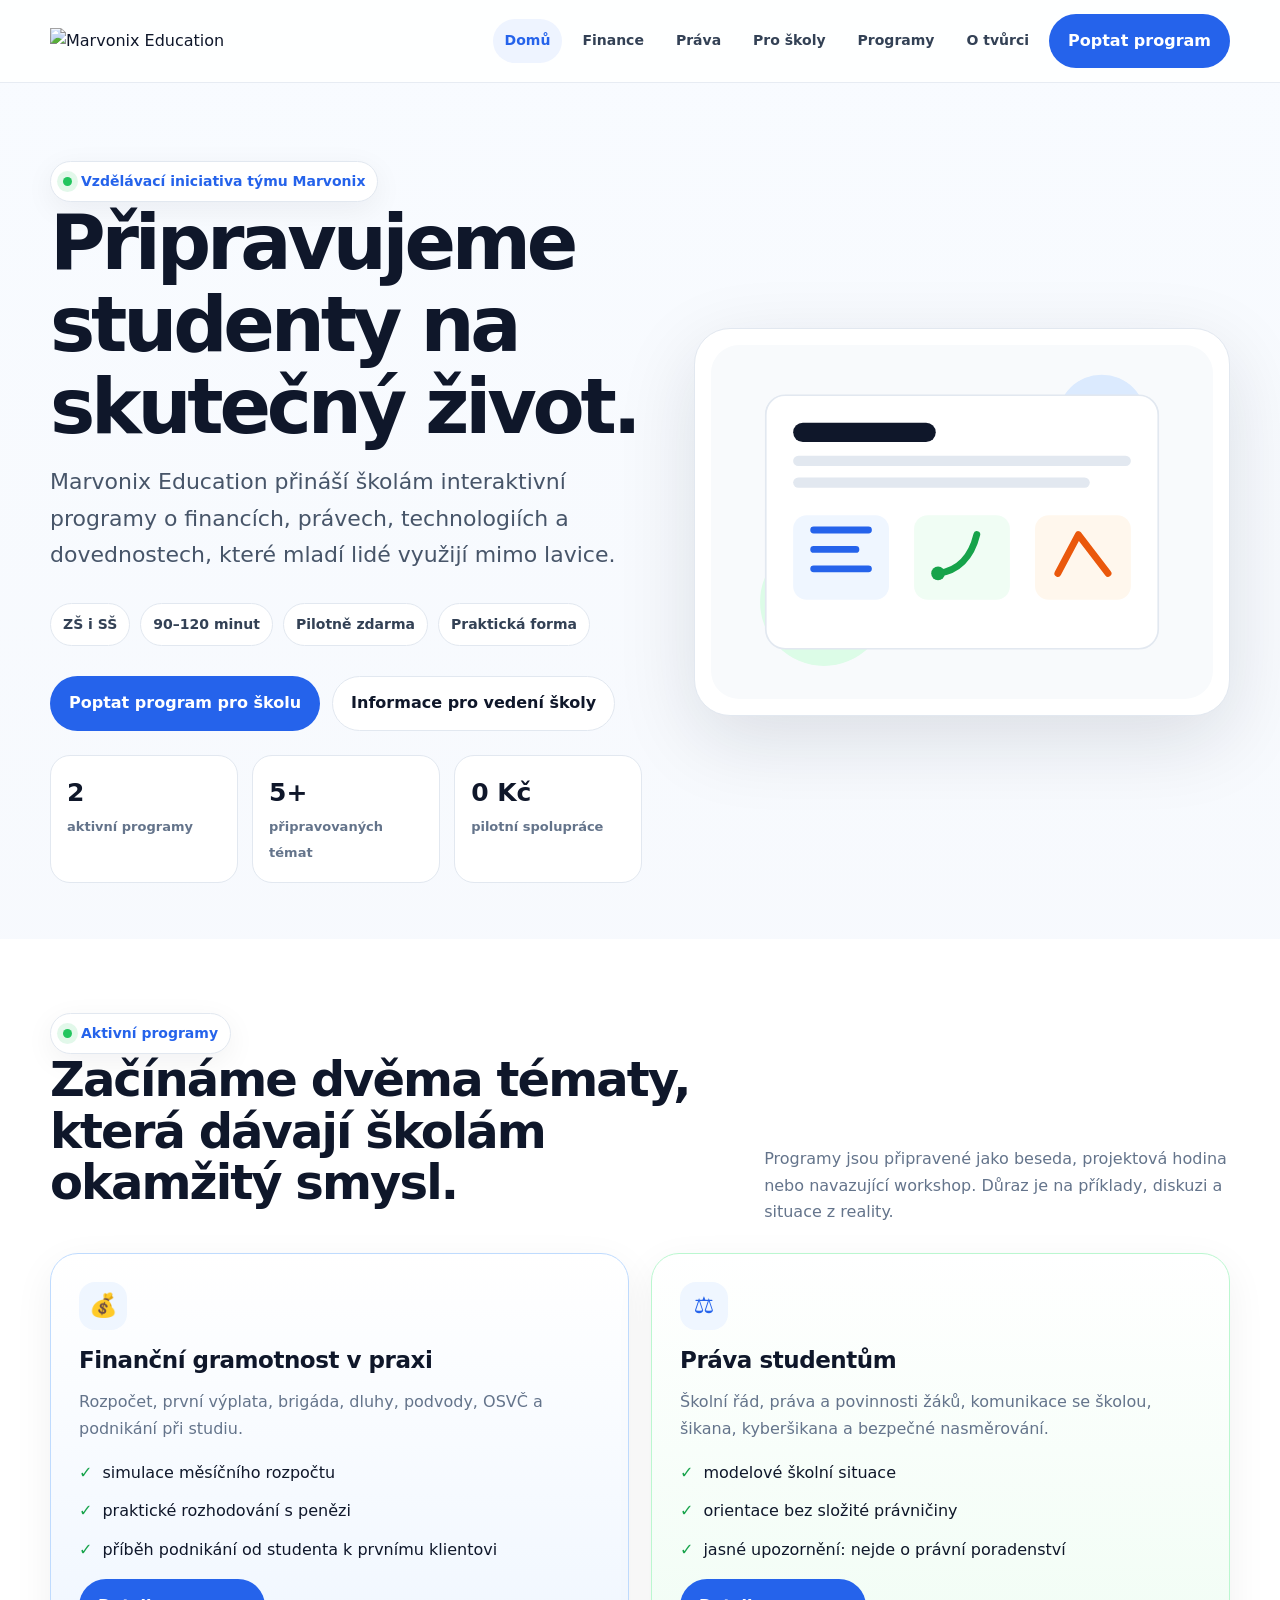
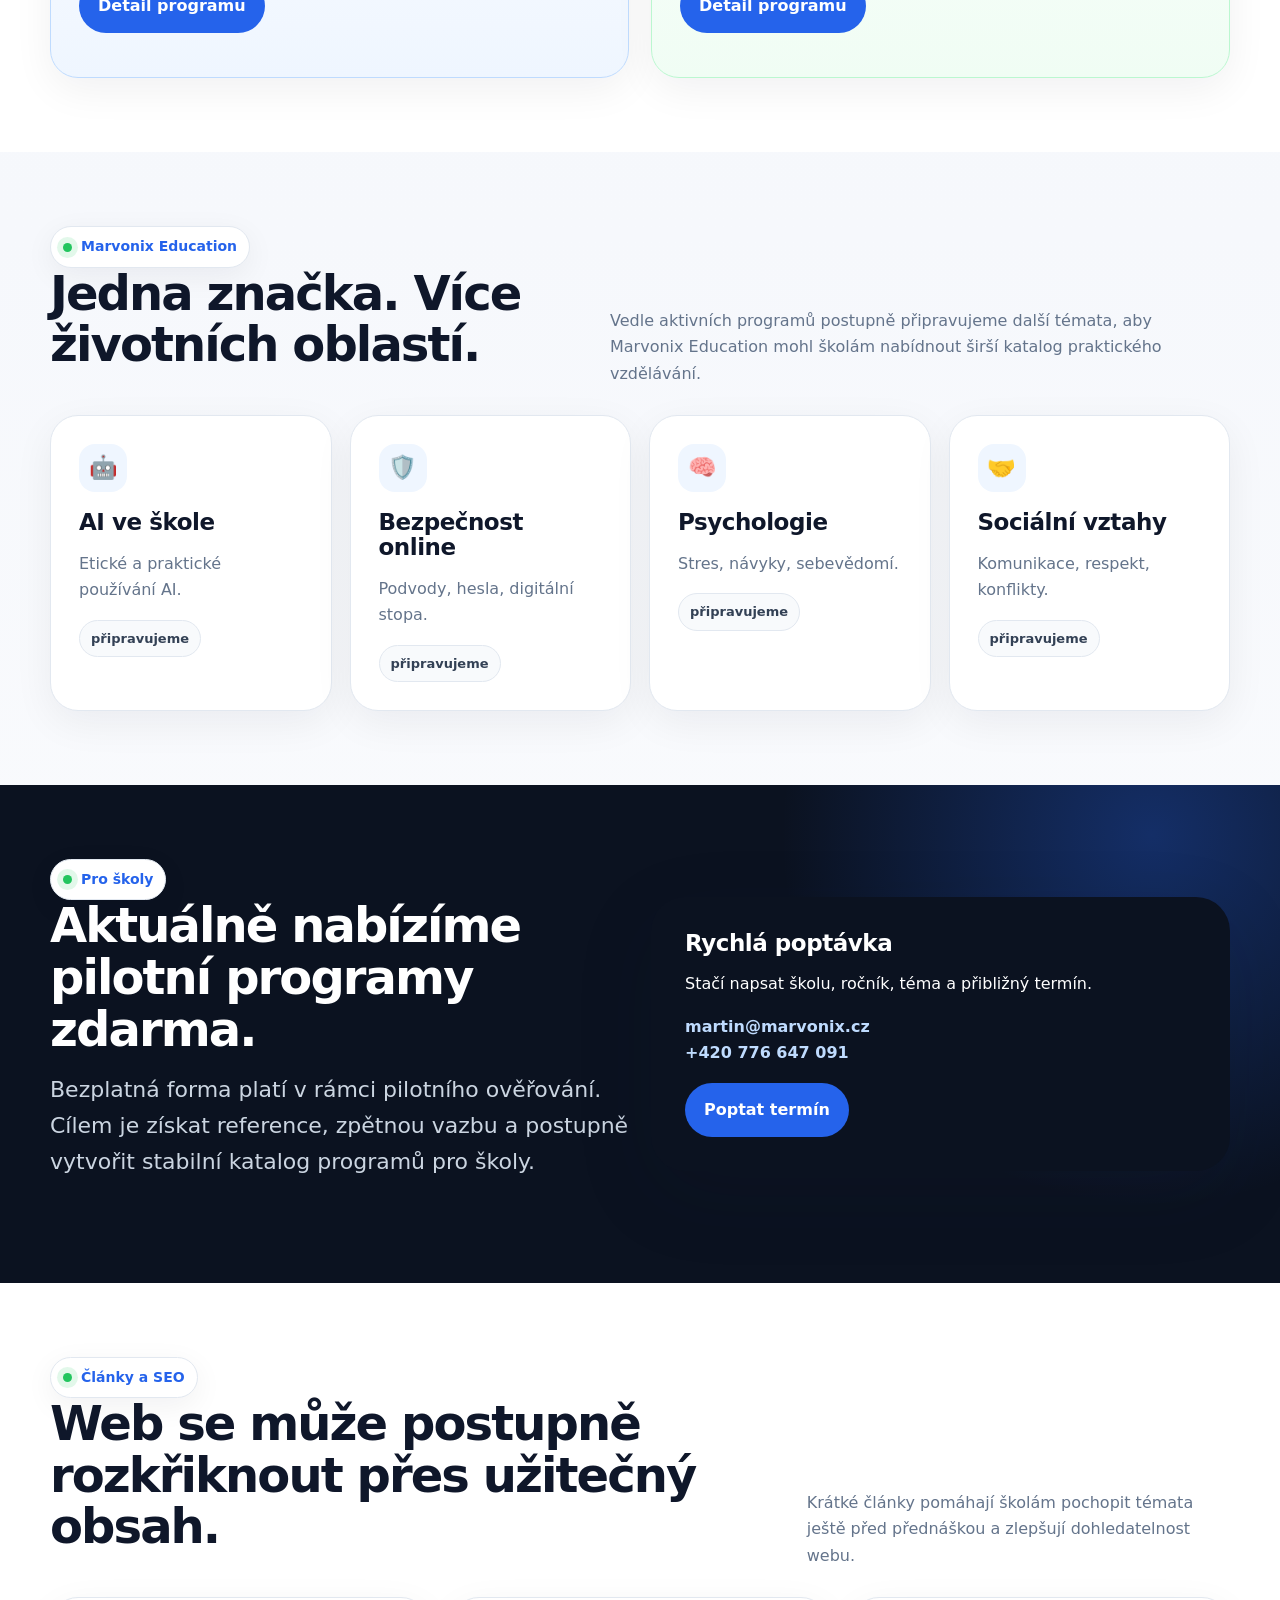
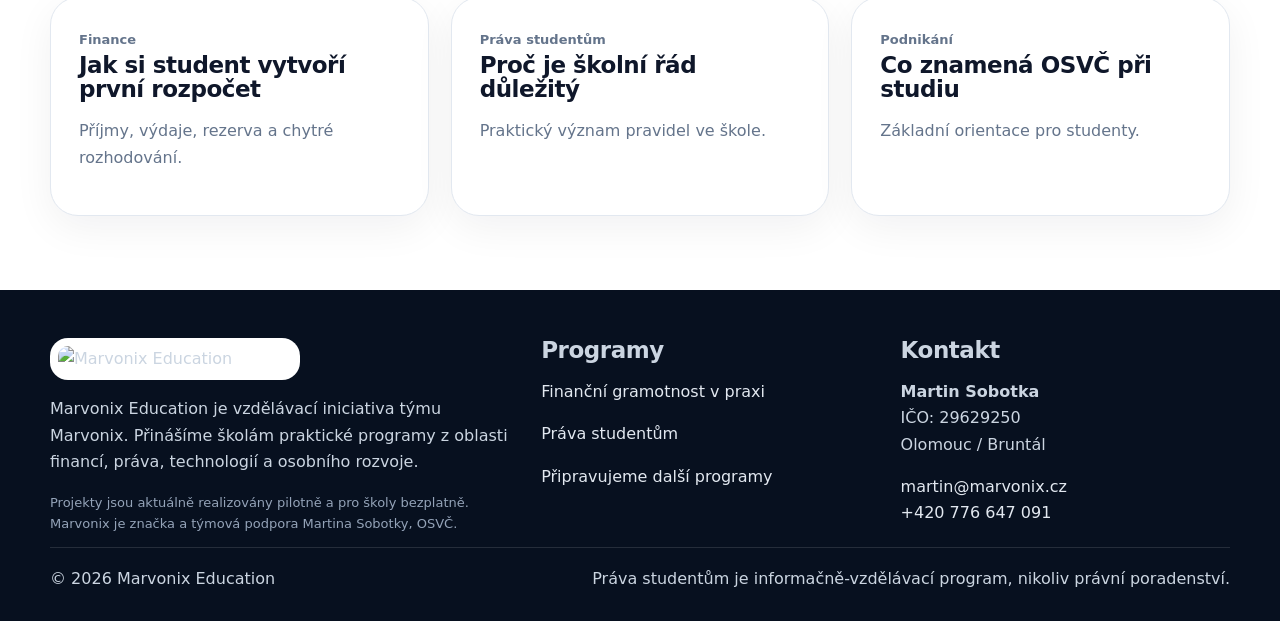
==== commit adb52255: "Add files via upload" ====
--- a/index.html
+++ b/index.html
@@ -3,116 +3,80 @@
 <head>
 <meta charset="utf-8">
 <meta name="viewport" content="width=device-width,initial-scale=1">
-<title>Vzdělávací programy pro školy | Finanční gramotnost a Práva studentům</title>
-<meta name="description" content="Praktické vzdělávací programy pro základní a střední školy. Finanční gramotnost v praxi a Práva studentům. Pilotně bezplatně.">
-<meta name="theme-color" content="#2563eb">
-<link rel="icon" href="assets/favicon.svg">
+<title>Marvonix Education | Vzdělávací programy pro školy</title>
+<meta name="description" content="Marvonix Education je vzdělávací iniciativa týmu Marvonix. Nabízí školám praktické programy finanční gramotnosti, práv studentů a dalších životních dovedností.">
+<meta name="robots" content="index, follow">
+<link rel="canonical" href="https://education.marvonix.cz/">
+<meta name="theme-color" content="#0B1220">
+<link rel="icon" href="favicon.ico" sizes="any">
+<link rel="icon" type="image/png" sizes="32x32" href="favicon-32x32.png">
+<link rel="icon" type="image/png" sizes="16x16" href="favicon-16x16.png">
+<link rel="apple-touch-icon" href="apple-touch-icon.png">
+<link rel="manifest" href="site.webmanifest">
 <link rel="stylesheet" href="style.css">
-<meta property="og:title" content="Vzdělávací programy pro školy | Finanční gramotnost a Práva studentům">
-<meta property="og:description" content="Praktické vzdělávací programy pro základní a střední školy. Finanční gramotnost v praxi a Práva studentům. Pilotně bezplatně.">
+<meta property="og:title" content="Marvonix Education | Vzdělávací programy pro školy">
+<meta property="og:description" content="Marvonix Education je vzdělávací iniciativa týmu Marvonix. Nabízí školám praktické programy finanční gramotnosti, práv studentů a dalších životních dovedností.">
 <meta property="og:type" content="website">
 <meta property="og:locale" content="cs_CZ">
-<script type="application/ld+json">{"@context": "https://schema.org", "@type": "EducationalOrganization", "name": "Vzdělávací projekty Martina Sobotky", "founder": {"@type": "Person", "name": "Martin Sobotka"}, "email": "martin@marvonix.cz", "telephone": "+420 776 647 091", "description": "Praktické vzdělávací programy pro školy zaměřené na finanční gramotnost a právní povědomí žáků."}</script>
-</head>
-<body>
+<meta property="og:image" content="https://education.marvonix.cz/assets/og-cover.svg">
+<script type="application/ld+json">{"@context":"https://schema.org","@type":"EducationalOrganization","name":"Marvonix Education","description":"Vzdělávací iniciativa týmu Marvonix zaměřená na praktické dovednosti studentů.","founder":{"@type":"Person","name":"Martin Sobotka"},"email":"martin@marvonix.cz","telephone":"+420776647091","url":"https://education.marvonix.cz"}</script>
+</head><body>
 <a class="skip" href="#obsah">Přejít na obsah</a>
 <header class="topbar">
   <div class="container nav">
-    <a class="brand" href="index.html" aria-label="Domů"><img src="assets/logo.svg" alt="Vzdělávací projekty s podporou Marvonix"></a>
-    <nav class="menu" data-nav aria-label="Hlavní navigace"><a class="" href="programy/financni-gramotnost.html">Finanční gramotnost</a><a class="" href="programy/prava-studentum.html">Práva studentům</a><a class="" href="pro-skoly/">Pro školy</a><a class="" href="projekty/">Projekty</a><a class="" href="o-tvurci/">O tvůrci</a><a href="kontakt/" class="btn primary">Poptat program</a></nav>
+    <a class="brand" href="" aria-label="Marvonix Education domů"><img src="assets/marvonix-education-logo.svg" alt="Marvonix Education"></a>
+    <nav class="menu" data-nav aria-label="Hlavní navigace"><a class="active" href="">Domů</a><a class="" href="programy/financni-gramotnost.html">Finance</a><a class="" href="programy/prava-studentum.html">Práva</a><a class="" href="pro-skoly/">Pro školy</a><a class="" href="projekty/">Programy</a><a class="" href="o-tvurci/">O tvůrci</a><a class="btn primary" href="kontakt/">Poptat program</a></nav>
     <button class="hamb" data-menu aria-label="Otevřít menu" aria-expanded="false">☰</button>
   </div>
 </header>
 <main id="obsah">
-
 <section class="hero">
   <div class="container hero-grid">
     <div>
-      <span class="eyebrow"><span class="dot"></span> Pilotní vzdělávací programy pro ZŠ a SŠ</span>
+      <span class="eyebrow"><span class="dot"></span> Vzdělávací iniciativa týmu Marvonix</span>
       <h1>Připravujeme studenty na skutečný život.</h1>
-      <p class="lead">Interaktivní programy, které žákům srozumitelně ukazují finance, odpovědnost, školní prostředí a základní právní povědomí. Bez nudné teorie. S příklady, diskuzí a situacemi z reality.</p>
-      <div class="hero-badges">
-        <span class="badge">90–120 minut</span><span class="badge">ZŠ i SŠ</span><span class="badge">Pilotně bezplatně</span><span class="badge">Olomoucký a Moravskoslezský kraj</span>
-      </div>
-      <div style="display:flex;gap:12px;flex-wrap:wrap"><a class="btn primary" href="kontakt/">Poptat program pro školu</a><a class="btn ghost" href="pro-skoly/">Jak spolupráce probíhá</a></div>
-      <div class="stats">
-        <div class="stat"><strong>2</strong><span>hlavní programy</span></div>
-        <div class="stat"><strong>0 Kč</strong><span>pilotní ověřování</span></div>
-        <div class="stat"><strong>120 min</strong><span>praktická forma</span></div>
-      </div>
+      <p class="lead">Marvonix Education přináší školám interaktivní programy o financích, právech, technologiích a dovednostech, které mladí lidé využijí mimo lavice.</p>
+      <div class="hero-badges"><span class="badge">ZŠ i SŠ</span><span class="badge">90–120 minut</span><span class="badge">Pilotně zdarma</span><span class="badge">Praktická forma</span></div>
+      <div class="actions"><a class="btn primary" href="kontakt/">Poptat program pro školu</a><a class="btn ghost" href="pro-skoly/">Informace pro vedení školy</a></div>
+      <div class="stats"><div class="stat"><strong>2</strong><span>aktivní programy</span></div><div class="stat"><strong>5+</strong><span>připravovaných témat</span></div><div class="stat"><strong>0 Kč</strong><span>pilotní spolupráce</span></div></div>
     </div>
-    <div class="hero-card"><img src="assets/hero-education.svg" alt="Ilustrace vzdělávacích programů pro školy"></div>
+    <div class="hero-card"><img src="assets/hero-education.svg" alt="Ilustrace vzdělávacích programů Marvonix Education"></div>
   </div>
 </section>
 <section class="section alt">
   <div class="container">
-    <div class="section-head"><div><span class="eyebrow"><span class="dot"></span> Programy</span><h2>Dvě témata, která žáci řeší v běžném životě.</h2></div><p>Programy jsou navržené tak, aby žáci odcházeli s konkrétními postupy, ne pouze s poznámkami v sešitě.</p></div>
+    <div class="section-head"><div><span class="eyebrow"><span class="dot"></span> Aktivní programy</span><h2>Začínáme dvěma tématy, která dávají školám okamžitý smysl.</h2></div><p>Programy jsou připravené jako beseda, projektová hodina nebo navazující workshop. Důraz je na příklady, diskuzi a situace z reality.</p></div>
     <div class="grid-2">
-      <article class="card highlight">
-        <div class="icon">💳</div><h3>Finanční gramotnost v praxi</h3>
-        <p class="muted">Rozpočet, výdaje, první příjmy, dluhy, podvody, podnikání a rozhodování s penězi. Program staví na reálných situacích a zkušenostech z praxe.</p>
-        <ul class="list"><li>simulace měsíčního rozpočtu</li><li>varovné signály dluhů a podvodů</li><li>základy OSVČ, fakturace a podnikání při škole</li></ul>
-        <p><a class="btn primary" href="programy/financni-gramotnost.html">Zobrazit program</a></p>
-      </article>
-      <article class="card green">
-        <div class="icon">⚖️</div><h3>Práva studentům</h3>
-        <p class="muted">Vzdělávací program o školním řádu, právech a povinnostech žáků, komunikaci se školou a řešení běžných školních situací. Nejde o právní poradenství.</p>
-        <ul class="list"><li>orientace ve školním prostředí</li><li>práva a povinnosti bez složité právničiny</li><li>modelové situace a bezpečné nasměrování</li></ul>
-        <p><a class="btn primary" href="programy/prava-studentum.html">Zobrazit program</a></p>
-      </article>
+      <article class="card highlight"><div class="icon">💰</div><h3>Finanční gramotnost v praxi</h3><p class="muted">Rozpočet, první výplata, brigáda, dluhy, podvody, OSVČ a podnikání při studiu.</p><ul class="list"><li>simulace měsíčního rozpočtu</li><li>praktické rozhodování s penězi</li><li>příběh podnikání od studenta k prvnímu klientovi</li></ul><p><a class="btn primary" href="programy/financni-gramotnost.html">Detail programu</a></p></article>
+      <article class="card green"><div class="icon">⚖️</div><h3>Práva studentům</h3><p class="muted">Školní řád, práva a povinnosti žáků, komunikace se školou, šikana, kyberšikana a bezpečné nasměrování.</p><ul class="list"><li>modelové školní situace</li><li>orientace bez složité právničiny</li><li>jasné upozornění: nejde o právní poradenství</li></ul><p><a class="btn primary" href="programy/prava-studentum.html">Detail programu</a></p></article>
     </div>
   </div>
 </section>
 <section class="section">
-  <div class="container grid-3">
-    <div class="card"><div class="icon">🎯</div><h3>Pro vedení školy</h3><p class="muted">Programy mají jasnou strukturu, přizpůsobení ročníku a výstupy pro žáky. Lze je zařadit jako besedu, projektový den nebo doplněk výuky.</p></div>
-    <div class="card"><div class="icon">🧩</div><h3>Interaktivní forma</h3><p class="muted">Žáci pracují s modelovými situacemi, rozhodují se, diskutují a porovnávají, jak by postupovali v reálném životě.</p></div>
-    <div class="card"><div class="icon">🤝</div><h3>Podpora Marvonix</h3><p class="muted">Technickou, organizační a komunikační podporu projektů zajišťuje tým Marvonix. Marvonix je značka a týmová podpora, nikoliv samostatná právnická osoba.</p></div>
-  </div>
-</section>
-<section class="section dark">
-  <div class="container grid-2" style="align-items:center">
-    <div><span class="eyebrow"><span class="dot"></span> Pilotní nabídka</span><h2>V současné době jsou programy pro školy poskytovány bezplatně.</h2><p class="lead">Bezplatná forma platí v rámci pilotního ověřování. Cílem je získat zkušenosti, zpětnou vazbu od škol a postupně programy rozvíjet do ještě kvalitnější podoby.</p></div>
-    <div class="contact-box"><h3>Rychlá poptávka</h3><p>Stačí napsat téma, ročník a přibližný termín.</p><p><a href="mailto:martin@marvonix.cz">martin@marvonix.cz</a><br><a href="tel:+420776647091">+420 776 647 091</a></p><a class="btn primary" href="kontakt/">Přejít na kontakt</a></div>
-  </div>
-</section>
-<section class="section alt">
   <div class="container">
-    <div class="section-head"><div><span class="eyebrow"><span class="dot"></span> Rozšiřování webu</span><h2>Obsah, který může škole pomoct ještě před přednáškou.</h2></div><p>Součástí webu jsou i krátké články, které podporují SEO a vysvětlují témata jednoduchým jazykem.</p></div>
-    <div class="grid-3">
-      <a class="card blog-card" href="blog/jak-si-vytvorit-rozpocet.html"><time>Finanční gramotnost</time><h3>Jak si student vytvoří první rozpočet</h3><p class="muted">Jednoduchý systém příjmy–výdaje–rezerva.</p></a>
-      <a class="card blog-card" href="blog/skolni-rad.html"><time>Práva studentům</time><h3>Proč je školní řád důležitý</h3><p class="muted">Jak ho číst a proč se vyplatí znát jeho pravidla.</p></a>
-      <a class="card blog-card" href="blog/osvc-pri-studiu.html"><time>Podnikání</time><h3>Co znamená OSVČ při studiu</h3><p class="muted">Základní orientace v podnikání pro studenty.</p></a>
+    <div class="section-head"><div><span class="eyebrow"><span class="dot"></span> Marvonix Education</span><h2>Jedna značka. Více životních oblastí.</h2></div><p>Vedle aktivních programů postupně připravujeme další témata, aby Marvonix Education mohl školám nabídnout širší katalog praktického vzdělávání.</p></div>
+    <div class="grid-4">
+      <div class="card compact"><div class="icon">🤖</div><h3>AI ve škole</h3><p class="muted">Etické a praktické používání AI.</p><span class="pill">připravujeme</span></div>
+      <div class="card compact"><div class="icon">🛡️</div><h3>Bezpečnost online</h3><p class="muted">Podvody, hesla, digitální stopa.</p><span class="pill">připravujeme</span></div>
+      <div class="card compact"><div class="icon">🧠</div><h3>Psychologie</h3><p class="muted">Stres, návyky, sebevědomí.</p><span class="pill">připravujeme</span></div>
+      <div class="card compact"><div class="icon">🤝</div><h3>Sociální vztahy</h3><p class="muted">Komunikace, respekt, konflikty.</p><span class="pill">připravujeme</span></div>
     </div>
   </div>
 </section>
+<section class="section dark"><div class="container grid-2" style="align-items:center"><div><span class="eyebrow"><span class="dot"></span> Pro školy</span><h2>Aktuálně nabízíme pilotní programy zdarma.</h2><p class="lead">Bezplatná forma platí v rámci pilotního ověřování. Cílem je získat reference, zpětnou vazbu a postupně vytvořit stabilní katalog programů pro školy.</p></div><div class="contact-box"><h3>Rychlá poptávka</h3><p>Stačí napsat školu, ročník, téma a přibližný termín.</p><p><a href="mailto:martin@marvonix.cz">martin@marvonix.cz</a><br><a href="tel:+420776647091">+420 776 647 091</a></p><a class="btn primary" href="kontakt/">Poptat termín</a></div></div></section>
+<section class="section alt"><div class="container"><div class="section-head"><div><span class="eyebrow"><span class="dot"></span> Články a SEO</span><h2>Web se může postupně rozkřiknout přes užitečný obsah.</h2></div><p>Krátké články pomáhají školám pochopit témata ještě před přednáškou a zlepšují dohledatelnost webu.</p></div><div class="grid-3"><a class="card blog-card" href="blog/jak-si-vytvorit-rozpocet.html"><time>Finance</time><h3>Jak si student vytvoří první rozpočet</h3><p class="muted">Příjmy, výdaje, rezerva a chytré rozhodování.</p></a><a class="card blog-card" href="blog/skolni-rad.html"><time>Práva studentům</time><h3>Proč je školní řád důležitý</h3><p class="muted">Praktický význam pravidel ve škole.</p></a><a class="card blog-card" href="blog/osvc-pri-studiu.html"><time>Podnikání</time><h3>Co znamená OSVČ při studiu</h3><p class="muted">Základní orientace pro studenty.</p></a></div></div></section>
 </main>
 <footer class="footer">
-  <div class="container">
-    <div class="footer-grid">
-      <div>
-        <img src="assets/logo.svg" alt="Vzdělávací projekty" style="width:230px;background:white;border-radius:16px;padding:8px;margin-bottom:16px">
-        <p>Praktické vzdělávací programy pro školy zaměřené na finanční gramotnost, práva a povinnosti žáků a dovednosti pro reálný život.</p>
-        <p class="tiny">Technickou, organizační a komunikační podporu projektů zajišťuje tým Marvonix.</p>
-      </div>
-      <div>
-        <h3>Programy</h3>
-        <p><a href="programy/financni-gramotnost.html">Finanční gramotnost v praxi</a></p>
-        <p><a href="programy/prava-studentum.html">Práva studentům</a></p>
-        <p><a href="pro-skoly/">Informace pro školy</a></p>
-      </div>
-      <div>
-        <h3>Kontakt</h3>
-        <p><strong>Martin Sobotka</strong><br>IČO: 29629250<br>Olomouc / Bruntál</p>
-        <p><a href="mailto:martin@marvonix.cz">martin@marvonix.cz</a><br><a href="tel:+420776647091">+420 776 647 091</a></p>
-      </div>
+  <div class="container footer-grid">
+    <div>
+      <img src="assets/marvonix-education-logo.svg" alt="Marvonix Education" class="footer-logo">
+      <p>Marvonix Education je vzdělávací iniciativa týmu Marvonix. Přinášíme školám praktické programy z oblasti financí, práva, technologií a osobního rozvoje.</p>
+      <p class="tiny">Projekty jsou aktuálně realizovány pilotně a pro školy bezplatně. Marvonix je značka a týmová podpora Martina Sobotky, OSVČ.</p>
     </div>
-    <div class="legal">
-      <span>© 2026 Vzdělávací projekty Martina Sobotky</span>
-      <span>Práva studentům je informačně-vzdělávací projekt, nikoliv právní poradenství.</span>
-    </div>
+    <div><h3>Programy</h3><p><a href="programy/financni-gramotnost.html">Finanční gramotnost v praxi</a></p><p><a href="programy/prava-studentum.html">Práva studentům</a></p><p><a href="projekty/">Připravujeme další programy</a></p></div>
+    <div><h3>Kontakt</h3><p><strong>Martin Sobotka</strong><br>IČO: 29629250<br>Olomouc / Bruntál</p><p><a href="mailto:martin@marvonix.cz">martin@marvonix.cz</a><br><a href="tel:+420776647091">+420 776 647 091</a></p></div>
   </div>
+  <div class="container legal"><span>© 2026 Marvonix Education</span><span>Práva studentům je informačně-vzdělávací program, nikoliv právní poradenství.</span></div>
 </footer>
 <script src="script.js"></script>
-</body>
-</html>+</body></html>
--- a/style.css
+++ b/style.css
@@ -1,20 +1,2 @@
 
-:root{
-  --bg:#f6f8fc;--paper:#fff;--ink:#0f172a;--muted:#64748b;--soft:#eef4ff;--soft2:#f0fdf4;--line:#e2e8f0;
-  --brand:#2563eb;--brand-dark:#1e40af;--green:#16a34a;--amber:#f59e0b;--dark:#0b1220;
-  --shadow:0 24px 80px rgba(15,23,42,.12);--radius:28px;--max:1180px
-}
-*{box-sizing:border-box}html{scroll-behavior:smooth}body{margin:0;font-family:ui-sans-serif,system-ui,-apple-system,BlinkMacSystemFont,"Segoe UI",Arial,sans-serif;background:linear-gradient(180deg,#f8fbff 0%,#f6f8fc 48%,#fff 100%);color:var(--ink);line-height:1.65}
-img{max-width:100%;display:block}a{color:inherit;text-decoration:none}.container{width:min(var(--max),calc(100% - 40px));margin-inline:auto}.skip{position:absolute;left:-999px;top:8px;background:#fff;padding:10px 14px;border-radius:12px;z-index:99}.skip:focus{left:8px}
-.topbar{position:sticky;top:0;z-index:50;background:rgba(255,255,255,.82);backdrop-filter:blur(18px);border-bottom:1px solid rgba(226,232,240,.8)}
-.nav{display:flex;align-items:center;justify-content:space-between;gap:24px;min-height:82px}.brand img{width:236px;height:auto}.menu{display:flex;align-items:center;gap:8px}.menu a:not(.btn){font-weight:750;font-size:14px;color:#334155;padding:10px 12px;border-radius:999px}.menu a:hover,.menu a.active{background:var(--soft);color:var(--brand)}.hamb{display:none;border:0;background:var(--dark);color:#fff;border-radius:14px;padding:11px 14px;font-size:22px}
-.btn{display:inline-flex;align-items:center;justify-content:center;gap:9px;border-radius:999px;padding:13px 18px;font-weight:850;border:1px solid transparent;cursor:pointer;transition:.2s ease;box-shadow:none}.btn.primary{background:var(--brand);color:#fff}.btn.primary:hover{background:var(--brand-dark);transform:translateY(-1px)}.btn.ghost{background:#fff;border-color:var(--line);color:var(--ink)}.btn.ghost:hover{border-color:#bfdbfe;background:#eff6ff}.btn.dark{background:var(--dark);color:#fff}
-.hero{padding:78px 0 56px}.hero-grid{display:grid;grid-template-columns:1.05fr .95fr;gap:52px;align-items:center}.eyebrow{display:inline-flex;align-items:center;gap:9px;background:#fff;border:1px solid var(--line);border-radius:999px;padding:8px 12px;color:#2563eb;font-weight:850;font-size:14px;box-shadow:0 8px 30px rgba(15,23,42,.06)}.dot{width:9px;height:9px;background:#22c55e;border-radius:99px;box-shadow:0 0 0 6px rgba(34,197,94,.13)}
-h1,h2,h3{line-height:1.08;margin:0 0 16px}h1{font-size:clamp(42px,6vw,76px);letter-spacing:-.055em}h2{font-size:clamp(30px,4vw,48px);letter-spacing:-.04em}h3{font-size:23px;letter-spacing:-.02em}.lead{font-size:clamp(18px,2vw,22px);color:#475569;margin:0 0 28px;max-width:760px}.hero-card{position:relative;background:#fff;border:1px solid var(--line);box-shadow:var(--shadow);border-radius:36px;overflow:hidden;padding:16px}.hero-card img{border-radius:28px}.hero-badges{display:flex;flex-wrap:wrap;gap:10px;margin:30px 0}.badge{padding:9px 12px;background:#fff;border:1px solid var(--line);border-radius:999px;color:#334155;font-weight:750;font-size:14px}
-.stats{display:grid;grid-template-columns:repeat(3,1fr);gap:14px;margin-top:24px}.stat{background:#fff;border:1px solid var(--line);border-radius:20px;padding:16px}.stat strong{font-size:25px;display:block}.stat span{color:var(--muted);font-size:13px;font-weight:700}
-.section{padding:74px 0}.section.alt{background:#fff}.section.dark{background:var(--dark);color:#fff}.section.dark .muted,.section.dark .lead{color:#cbd5e1}.section-head{display:flex;align-items:end;justify-content:space-between;gap:24px;margin-bottom:28px}.section-head p{max-width:620px;margin:0;color:var(--muted)}
-.grid-2{display:grid;grid-template-columns:repeat(2,1fr);gap:22px}.grid-3{display:grid;grid-template-columns:repeat(3,1fr);gap:22px}.grid-4{display:grid;grid-template-columns:repeat(4,1fr);gap:18px}.card{background:var(--paper);border:1px solid var(--line);border-radius:var(--radius);padding:28px;box-shadow:0 12px 40px rgba(15,23,42,.06)}.card.highlight{border-color:#bfdbfe;background:linear-gradient(180deg,#fff,#eff6ff)}.card.green{background:linear-gradient(180deg,#fff,#f0fdf4);border-color:#bbf7d0}.card.amber{background:linear-gradient(180deg,#fff,#fffbeb);border-color:#fde68a}.icon{width:48px;height:48px;border-radius:16px;display:grid;place-items:center;background:#eff6ff;color:var(--brand);font-size:23px;margin-bottom:18px}.muted{color:var(--muted)}.list{display:grid;gap:12px;margin:18px 0 0;padding:0;list-style:none}.list li{display:flex;gap:10px;align-items:flex-start}.list li:before{content:"✓";color:var(--green);font-weight:900}.pillrow{display:flex;flex-wrap:wrap;gap:10px;margin-top:18px}.pill{background:#f8fafc;border:1px solid var(--line);border-radius:999px;padding:7px 11px;font-size:13px;font-weight:750;color:#334155}
-.page-hero{padding:74px 0 34px}.page-title{font-size:clamp(38px,5vw,66px);max-width:980px}.subnav{display:flex;gap:10px;flex-wrap:wrap;margin-top:24px}.subnav a{background:#fff;border:1px solid var(--line);border-radius:999px;padding:10px 12px;font-weight:800;color:#334155}.program-hero{padding:74px 0 48px;background:radial-gradient(circle at 85% 20%,#dbeafe 0,transparent 28%),linear-gradient(180deg,#fff,#f6f8fc)}
-.program-meta{display:grid;grid-template-columns:repeat(4,1fr);gap:16px;margin-top:32px}.meta{background:#fff;border:1px solid var(--line);border-radius:20px;padding:16px}.meta span{display:block;color:var(--muted);font-size:13px;font-weight:800;text-transform:uppercase;letter-spacing:.04em}.meta strong{font-size:18px}.timeline{display:grid;gap:16px;counter-reset:item}.step{display:grid;grid-template-columns:54px 1fr;gap:18px;align-items:start}.step:before{counter-increment:item;content:counter(item);width:54px;height:54px;border-radius:18px;background:var(--dark);color:#fff;display:grid;place-items:center;font-weight:900}.quote{font-size:23px;font-weight:800;line-height:1.3}.notice{background:#fffbeb;border:1px solid #fde68a;border-radius:24px;padding:22px;color:#78350f}.contact-box{background:var(--dark);color:#fff;border-radius:34px;padding:34px;box-shadow:var(--shadow)}.contact-box a{color:#bfdbfe;font-weight:850}.form{display:grid;gap:12px}.input{width:100%;border:1px solid var(--line);border-radius:18px;padding:14px 16px;font:inherit}.textarea{min-height:150px;resize:vertical}.footer{background:#07101f;color:#cbd5e1;padding:48px 0 28px}.footer-grid{display:grid;grid-template-columns:1.4fr 1fr 1fr;gap:30px}.footer a{color:#e2e8f0}.tiny{font-size:13px;color:#94a3b8}.legal{border-top:1px solid rgba(255,255,255,.12);margin-top:30px;padding-top:18px;display:flex;justify-content:space-between;gap:18px;flex-wrap:wrap}.blog-card time{color:var(--muted);font-size:13px;font-weight:800}.article{max-width:860px}.article p,.article li{font-size:18px}.article h2{font-size:34px;margin-top:38px}.faq{display:grid;gap:14px}.faq details{background:#fff;border:1px solid var(--line);border-radius:20px;padding:18px}.faq summary{font-weight:900;cursor:pointer}.support-strip{background:#ecfdf5;border:1px solid #bbf7d0;color:#14532d;border-radius:24px;padding:18px 22px;font-weight:750}
-@media(max-width:940px){.hero-grid,.grid-2,.grid-3,.footer-grid{grid-template-columns:1fr}.grid-4,.program-meta{grid-template-columns:repeat(2,1fr)}.section-head{display:block}.menu{display:none;position:absolute;left:20px;right:20px;top:76px;background:#fff;border:1px solid var(--line);border-radius:24px;padding:14px;box-shadow:var(--shadow);flex-direction:column;align-items:stretch}.menu.open{display:flex}.menu a{width:100%}.hamb{display:block}.hero{padding-top:48px}}
-@media(max-width:560px){.container{width:min(100% - 28px,var(--max))}.brand img{width:204px}.hero-badges,.stats,.grid-4,.program-meta{grid-template-columns:1fr}.stats{display:grid}.section{padding:52px 0}.card{padding:22px}.footer-grid{gap:18px}.legal{display:block}.btn{width:100%}.subnav a{width:100%;text-align:center}.hero{padding-bottom:36px}}
+:root{--bg:#f6f8fc;--paper:#fff;--ink:#0f172a;--muted:#64748b;--soft:#eef4ff;--line:#e2e8f0;--brand:#2563eb;--brand-dark:#1e40af;--green:#16a34a;--amber:#f59e0b;--dark:#0b1220;--shadow:0 24px 80px rgba(15,23,42,.12);--radius:28px;--max:1180px}*{box-sizing:border-box}html{scroll-behavior:smooth}body{margin:0;font-family:Inter,ui-sans-serif,system-ui,-apple-system,BlinkMacSystemFont,"Segoe UI",Arial,sans-serif;background:linear-gradient(180deg,#f8fbff 0%,#f6f8fc 48%,#fff 100%);color:var(--ink);line-height:1.65}img{max-width:100%;display:block}a{color:inherit;text-decoration:none}.container{width:min(var(--max),calc(100% - 40px));margin-inline:auto}.skip{position:absolute;left:-999px;top:8px;background:#fff;padding:10px 14px;border-radius:12px;z-index:99}.skip:focus{left:8px}.topbar{position:sticky;top:0;z-index:50;background:rgba(255,255,255,.84);backdrop-filter:blur(18px);border-bottom:1px solid rgba(226,232,240,.8)}.nav{display:flex;align-items:center;justify-content:space-between;gap:24px;min-height:82px}.brand img{width:260px;height:auto}.menu{display:flex;align-items:center;gap:8px}.menu a:not(.btn){font-weight:800;font-size:14px;color:#334155;padding:10px 12px;border-radius:999px}.menu a:hover,.menu a.active{background:var(--soft);color:var(--brand)}.hamb{display:none;border:0;background:var(--dark);color:#fff;border-radius:14px;padding:11px 14px;font-size:22px}.btn{display:inline-flex;align-items:center;justify-content:center;gap:9px;border-radius:999px;padding:13px 18px;font-weight:900;border:1px solid transparent;cursor:pointer;transition:.2s ease}.btn.primary{background:var(--brand);color:#fff}.btn.primary:hover{background:var(--brand-dark);transform:translateY(-1px)}.btn.ghost{background:#fff;border-color:var(--line);color:var(--ink)}.btn.ghost:hover{border-color:#bfdbfe;background:#eff6ff}.hero{padding:78px 0 56px}.hero-grid{display:grid;grid-template-columns:1.05fr .95fr;gap:52px;align-items:center}.eyebrow{display:inline-flex;align-items:center;gap:9px;background:#fff;border:1px solid var(--line);border-radius:999px;padding:8px 12px;color:#2563eb;font-weight:900;font-size:14px;box-shadow:0 8px 30px rgba(15,23,42,.06)}.dot{width:9px;height:9px;background:#22c55e;border-radius:99px;box-shadow:0 0 0 6px rgba(34,197,94,.13)}h1,h2,h3{line-height:1.08;margin:0 0 16px}h1{font-size:clamp(42px,6vw,76px);letter-spacing:-.055em}h2{font-size:clamp(30px,4vw,48px);letter-spacing:-.04em}h3{font-size:23px;letter-spacing:-.02em}.lead{font-size:clamp(18px,2vw,22px);color:#475569;margin:0 0 28px;max-width:820px}.actions{display:flex;gap:12px;flex-wrap:wrap}.hero-card{position:relative;background:#fff;border:1px solid var(--line);box-shadow:var(--shadow);border-radius:36px;overflow:hidden;padding:16px}.hero-card img{border-radius:28px}.hero-badges{display:flex;flex-wrap:wrap;gap:10px;margin:30px 0}.badge{padding:9px 12px;background:#fff;border:1px solid var(--line);border-radius:999px;color:#334155;font-weight:800;font-size:14px}.stats{display:grid;grid-template-columns:repeat(3,1fr);gap:14px;margin-top:24px}.stat{background:#fff;border:1px solid var(--line);border-radius:20px;padding:16px}.stat strong{font-size:25px;display:block}.stat span{color:var(--muted);font-size:13px;font-weight:800}.section{padding:74px 0}.section.alt{background:#fff}.section.dark{background:radial-gradient(circle at 90% 10%,rgba(37,99,235,.35),transparent 30%),var(--dark);color:#fff}.section.dark .muted,.section.dark .lead{color:#cbd5e1}.section-head{display:flex;align-items:end;justify-content:space-between;gap:24px;margin-bottom:28px}.section-head p{max-width:620px;margin:0;color:var(--muted)}.grid-2{display:grid;grid-template-columns:repeat(2,1fr);gap:22px}.grid-3{display:grid;grid-template-columns:repeat(3,1fr);gap:22px}.grid-4{display:grid;grid-template-columns:repeat(4,1fr);gap:18px}.card{background:var(--paper);border:1px solid var(--line);border-radius:var(--radius);padding:28px;box-shadow:0 12px 40px rgba(15,23,42,.06)}.card.highlight{border-color:#bfdbfe;background:linear-gradient(180deg,#fff,#eff6ff)}.card.green{background:linear-gradient(180deg,#fff,#f0fdf4);border-color:#bbf7d0}.compact{min-height:230px}.icon{width:48px;height:48px;border-radius:16px;display:grid;place-items:center;background:#eff6ff;color:var(--brand);font-size:23px;margin-bottom:18px}.muted{color:var(--muted)}.list{display:grid;gap:12px;margin:18px 0 0;padding:0;list-style:none}.list.big li{font-size:18px}.list li{display:flex;gap:10px;align-items:flex-start}.list li:before{content:"✓";color:var(--green);font-weight:900}.pill{display:inline-flex;background:#f8fafc;border:1px solid var(--line);border-radius:999px;padding:7px 11px;font-size:13px;font-weight:850;color:#334155}.page-hero{padding:74px 0 34px}.page-title{font-size:clamp(38px,5vw,66px);max-width:1040px}.program-hero{padding:74px 0 48px;background:radial-gradient(circle at 85% 20%,#dbeafe 0,transparent 28%),linear-gradient(180deg,#fff,#f6f8fc)}.program-meta{display:grid;grid-template-columns:repeat(4,1fr);gap:16px;margin-top:32px}.meta{background:#fff;border:1px solid var(--line);border-radius:20px;padding:16px}.meta span{display:block;color:var(--muted);font-size:13px;font-weight:900;text-transform:uppercase;letter-spacing:.04em}.meta strong{font-size:18px}.timeline{display:grid;gap:16px;counter-reset:item}.step{display:grid;grid-template-columns:54px 1fr;gap:18px;align-items:start}.step:before{counter-increment:item;content:counter(item);width:54px;height:54px;border-radius:18px;background:var(--dark);color:#fff;display:grid;place-items:center;font-weight:900}.notice{background:#fffbeb;border:1px solid #fde68a;border-radius:24px;padding:22px;color:#78350f}.contact-box{background:var(--dark);color:#fff;border-radius:34px;padding:34px;box-shadow:var(--shadow)}.contact-box a{color:#bfdbfe;font-weight:900}.footer{background:#07101f;color:#cbd5e1;padding:48px 0 28px}.footer-grid{display:grid;grid-template-columns:1.4fr 1fr 1fr;gap:30px}.footer a{color:#e2e8f0}.footer-logo{width:250px;background:white;border-radius:18px;padding:8px;margin-bottom:16px}.tiny{font-size:13px;color:#94a3b8}.legal{border-top:1px solid rgba(255,255,255,.12);padding-top:18px;display:flex;justify-content:space-between;gap:18px;flex-wrap:wrap}.blog-card time{color:var(--muted);font-size:13px;font-weight:900}.article{max-width:860px}.article p,.article li{font-size:18px}.article h2{font-size:34px;margin-top:38px}.support-strip{background:#ecfdf5;border:1px solid #bbf7d0;color:#14532d;border-radius:24px;padding:18px 22px;font-weight:800}@media(max-width:1020px){.menu a:not(.btn){font-size:13px;padding:9px}.brand img{width:230px}}@media(max-width:940px){.hero-grid,.grid-2,.grid-3,.footer-grid{grid-template-columns:1fr}.grid-4,.program-meta{grid-template-columns:repeat(2,1fr)}.section-head{display:block}.menu{display:none;position:absolute;left:20px;right:20px;top:76px;background:#fff;border:1px solid var(--line);border-radius:24px;padding:14px;box-shadow:var(--shadow);flex-direction:column;align-items:stretch}.menu.open{display:flex}.menu a{width:100%}.hamb{display:block}.hero{padding-top:48px}}@media(max-width:560px){.container{width:min(100% - 28px,var(--max))}.brand img{width:210px}.hero-badges,.stats,.grid-4,.program-meta{grid-template-columns:1fr}.stats{display:grid}.section{padding:52px 0}.card{padding:22px}.legal{display:block}.btn{width:100%}.hero{padding-bottom:36px}}
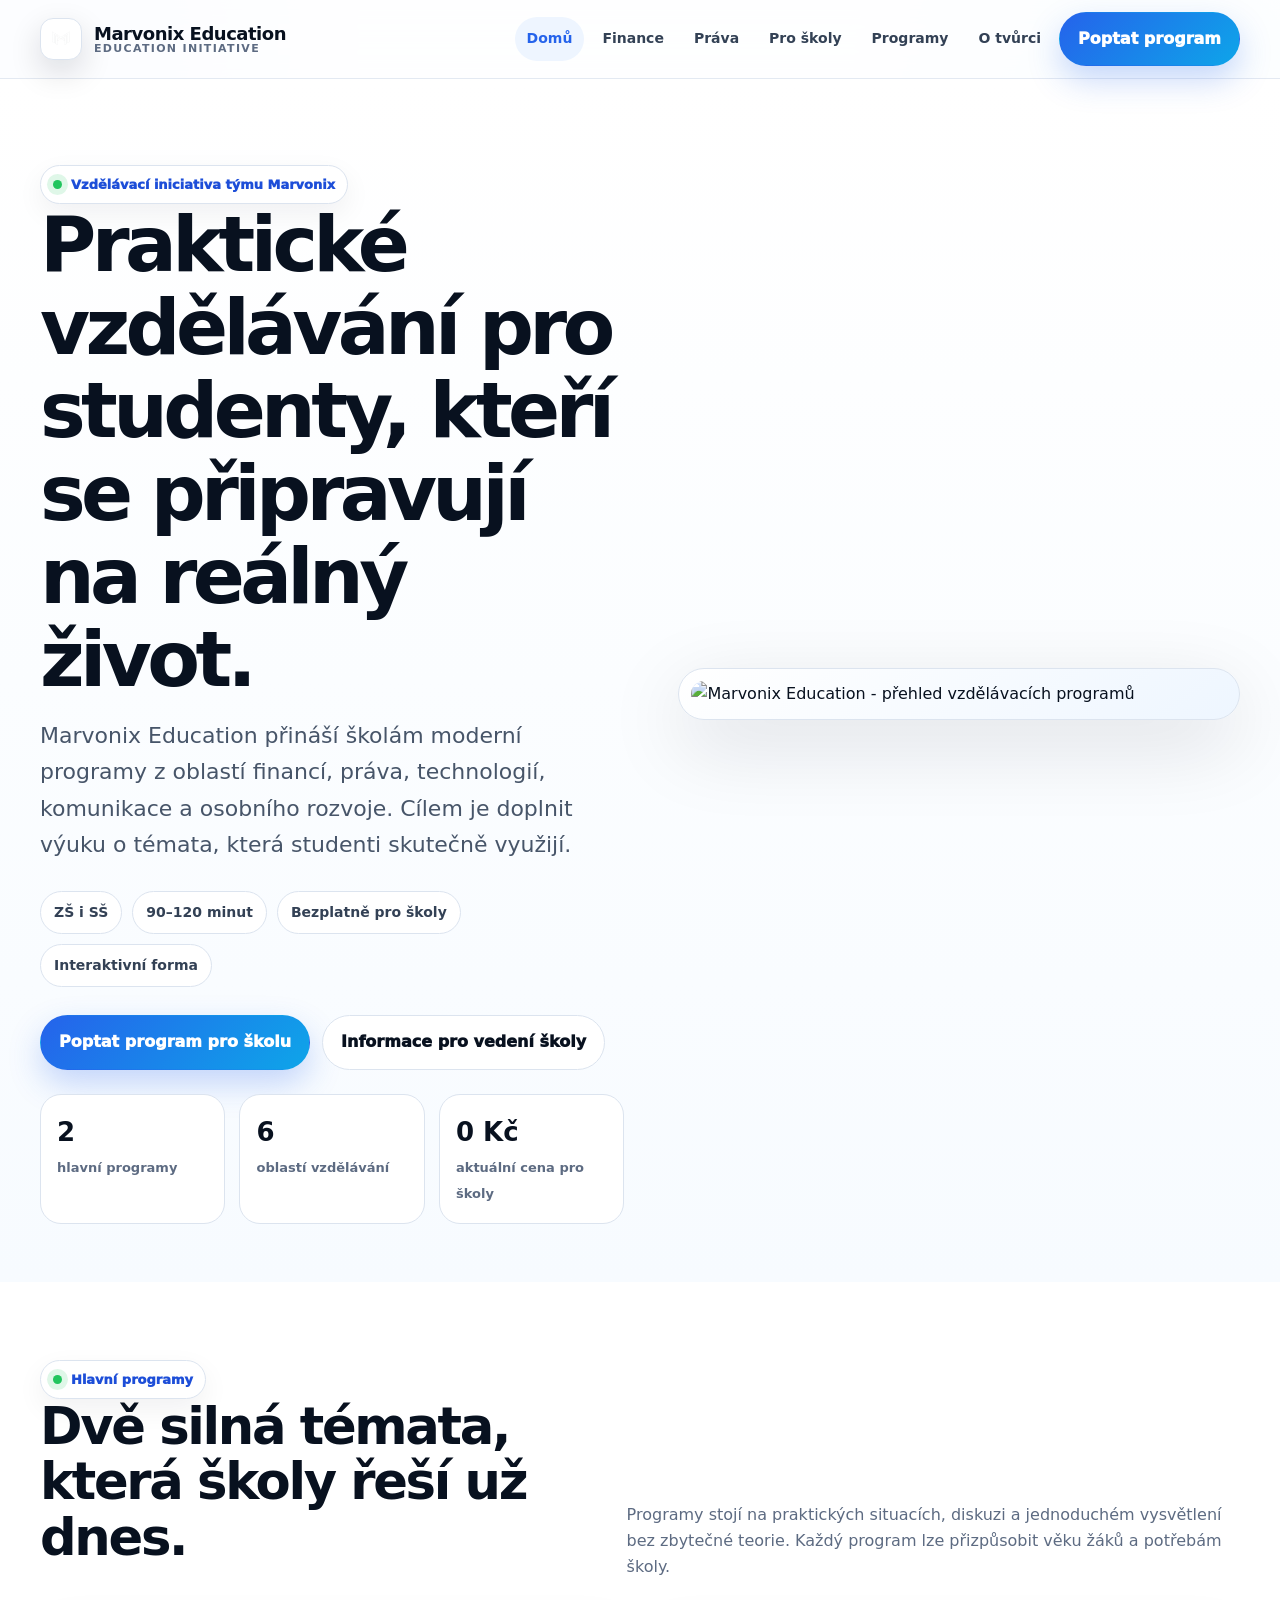
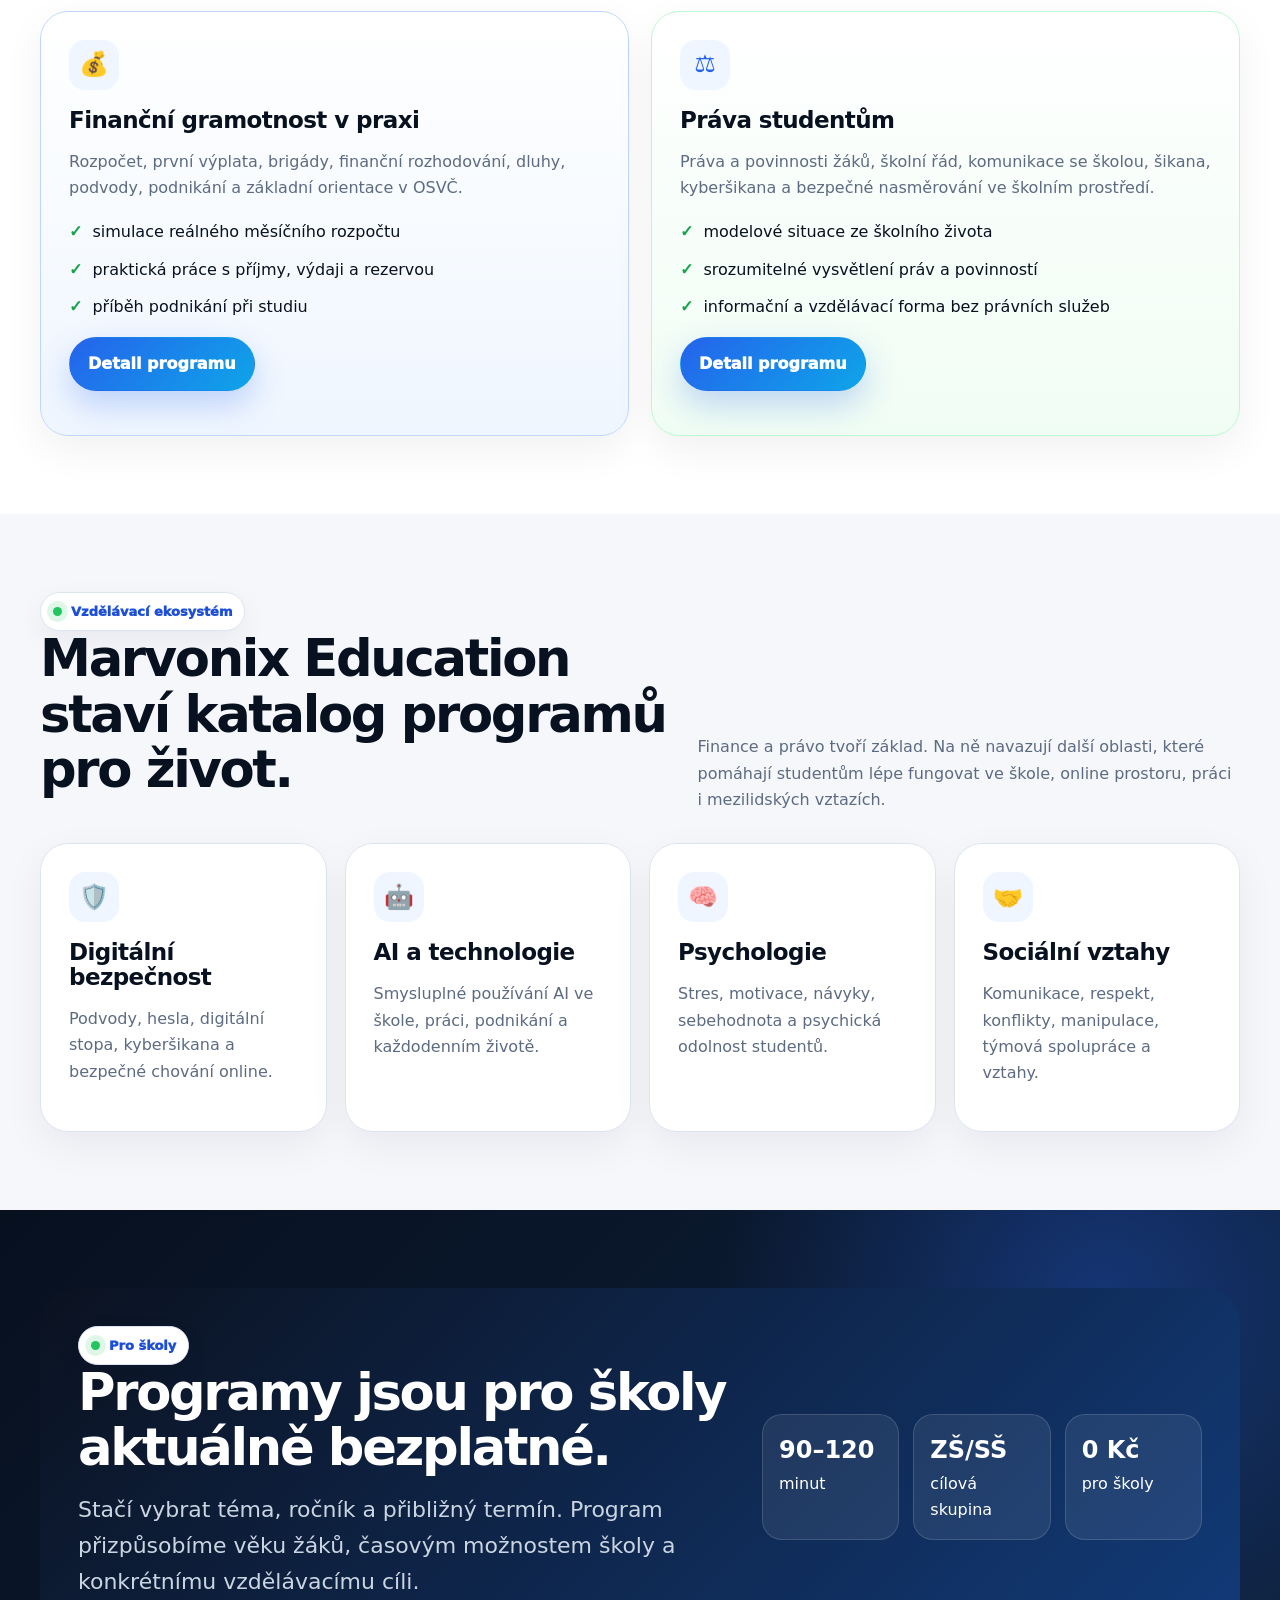
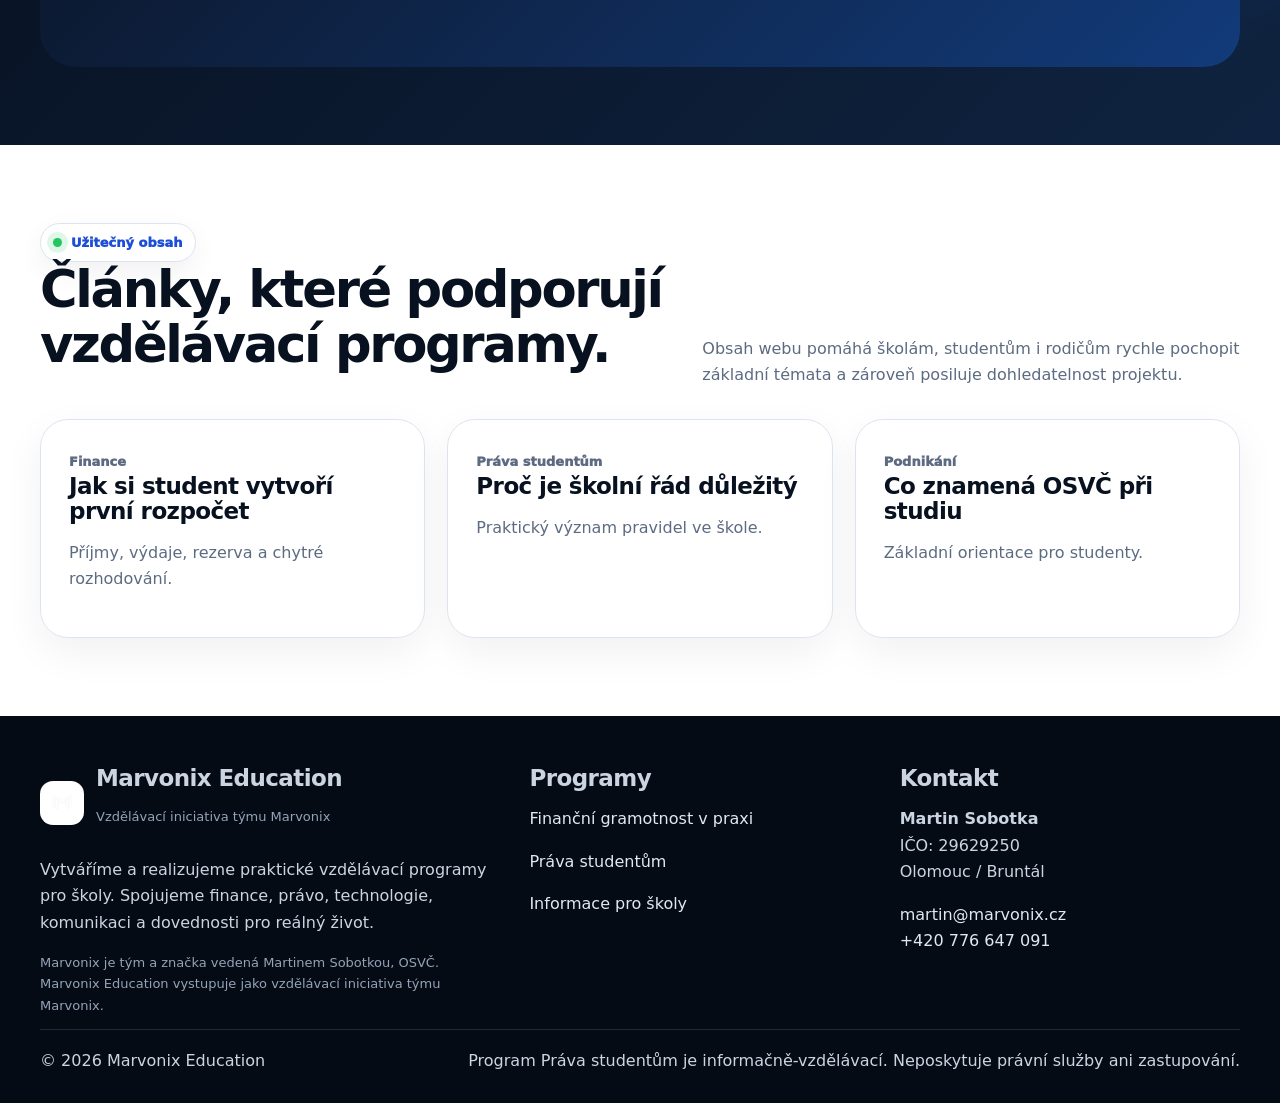
==== commit 09ea2bd0: "Add files via upload" ====
--- a/index.html
+++ b/index.html
@@ -1,82 +1 @@
-<!doctype html>
-<html lang="cs">
-<head>
-<meta charset="utf-8">
-<meta name="viewport" content="width=device-width,initial-scale=1">
-<title>Marvonix Education | Vzdělávací programy pro školy</title>
-<meta name="description" content="Marvonix Education je vzdělávací iniciativa týmu Marvonix. Nabízí školám praktické programy finanční gramotnosti, práv studentů a dalších životních dovedností.">
-<meta name="robots" content="index, follow">
-<link rel="canonical" href="https://education.marvonix.cz/">
-<meta name="theme-color" content="#0B1220">
-<link rel="icon" href="favicon.ico" sizes="any">
-<link rel="icon" type="image/png" sizes="32x32" href="favicon-32x32.png">
-<link rel="icon" type="image/png" sizes="16x16" href="favicon-16x16.png">
-<link rel="apple-touch-icon" href="apple-touch-icon.png">
-<link rel="manifest" href="site.webmanifest">
-<link rel="stylesheet" href="style.css">
-<meta property="og:title" content="Marvonix Education | Vzdělávací programy pro školy">
-<meta property="og:description" content="Marvonix Education je vzdělávací iniciativa týmu Marvonix. Nabízí školám praktické programy finanční gramotnosti, práv studentů a dalších životních dovedností.">
-<meta property="og:type" content="website">
-<meta property="og:locale" content="cs_CZ">
-<meta property="og:image" content="https://education.marvonix.cz/assets/og-cover.svg">
-<script type="application/ld+json">{"@context":"https://schema.org","@type":"EducationalOrganization","name":"Marvonix Education","description":"Vzdělávací iniciativa týmu Marvonix zaměřená na praktické dovednosti studentů.","founder":{"@type":"Person","name":"Martin Sobotka"},"email":"martin@marvonix.cz","telephone":"+420776647091","url":"https://education.marvonix.cz"}</script>
-</head><body>
-<a class="skip" href="#obsah">Přejít na obsah</a>
-<header class="topbar">
-  <div class="container nav">
-    <a class="brand" href="" aria-label="Marvonix Education domů"><img src="assets/marvonix-education-logo.svg" alt="Marvonix Education"></a>
-    <nav class="menu" data-nav aria-label="Hlavní navigace"><a class="active" href="">Domů</a><a class="" href="programy/financni-gramotnost.html">Finance</a><a class="" href="programy/prava-studentum.html">Práva</a><a class="" href="pro-skoly/">Pro školy</a><a class="" href="projekty/">Programy</a><a class="" href="o-tvurci/">O tvůrci</a><a class="btn primary" href="kontakt/">Poptat program</a></nav>
-    <button class="hamb" data-menu aria-label="Otevřít menu" aria-expanded="false">☰</button>
-  </div>
-</header>
-<main id="obsah">
-<section class="hero">
-  <div class="container hero-grid">
-    <div>
-      <span class="eyebrow"><span class="dot"></span> Vzdělávací iniciativa týmu Marvonix</span>
-      <h1>Připravujeme studenty na skutečný život.</h1>
-      <p class="lead">Marvonix Education přináší školám interaktivní programy o financích, právech, technologiích a dovednostech, které mladí lidé využijí mimo lavice.</p>
-      <div class="hero-badges"><span class="badge">ZŠ i SŠ</span><span class="badge">90–120 minut</span><span class="badge">Pilotně zdarma</span><span class="badge">Praktická forma</span></div>
-      <div class="actions"><a class="btn primary" href="kontakt/">Poptat program pro školu</a><a class="btn ghost" href="pro-skoly/">Informace pro vedení školy</a></div>
-      <div class="stats"><div class="stat"><strong>2</strong><span>aktivní programy</span></div><div class="stat"><strong>5+</strong><span>připravovaných témat</span></div><div class="stat"><strong>0 Kč</strong><span>pilotní spolupráce</span></div></div>
-    </div>
-    <div class="hero-card"><img src="assets/hero-education.svg" alt="Ilustrace vzdělávacích programů Marvonix Education"></div>
-  </div>
-</section>
-<section class="section alt">
-  <div class="container">
-    <div class="section-head"><div><span class="eyebrow"><span class="dot"></span> Aktivní programy</span><h2>Začínáme dvěma tématy, která dávají školám okamžitý smysl.</h2></div><p>Programy jsou připravené jako beseda, projektová hodina nebo navazující workshop. Důraz je na příklady, diskuzi a situace z reality.</p></div>
-    <div class="grid-2">
-      <article class="card highlight"><div class="icon">💰</div><h3>Finanční gramotnost v praxi</h3><p class="muted">Rozpočet, první výplata, brigáda, dluhy, podvody, OSVČ a podnikání při studiu.</p><ul class="list"><li>simulace měsíčního rozpočtu</li><li>praktické rozhodování s penězi</li><li>příběh podnikání od studenta k prvnímu klientovi</li></ul><p><a class="btn primary" href="programy/financni-gramotnost.html">Detail programu</a></p></article>
-      <article class="card green"><div class="icon">⚖️</div><h3>Práva studentům</h3><p class="muted">Školní řád, práva a povinnosti žáků, komunikace se školou, šikana, kyberšikana a bezpečné nasměrování.</p><ul class="list"><li>modelové školní situace</li><li>orientace bez složité právničiny</li><li>jasné upozornění: nejde o právní poradenství</li></ul><p><a class="btn primary" href="programy/prava-studentum.html">Detail programu</a></p></article>
-    </div>
-  </div>
-</section>
-<section class="section">
-  <div class="container">
-    <div class="section-head"><div><span class="eyebrow"><span class="dot"></span> Marvonix Education</span><h2>Jedna značka. Více životních oblastí.</h2></div><p>Vedle aktivních programů postupně připravujeme další témata, aby Marvonix Education mohl školám nabídnout širší katalog praktického vzdělávání.</p></div>
-    <div class="grid-4">
-      <div class="card compact"><div class="icon">🤖</div><h3>AI ve škole</h3><p class="muted">Etické a praktické používání AI.</p><span class="pill">připravujeme</span></div>
-      <div class="card compact"><div class="icon">🛡️</div><h3>Bezpečnost online</h3><p class="muted">Podvody, hesla, digitální stopa.</p><span class="pill">připravujeme</span></div>
-      <div class="card compact"><div class="icon">🧠</div><h3>Psychologie</h3><p class="muted">Stres, návyky, sebevědomí.</p><span class="pill">připravujeme</span></div>
-      <div class="card compact"><div class="icon">🤝</div><h3>Sociální vztahy</h3><p class="muted">Komunikace, respekt, konflikty.</p><span class="pill">připravujeme</span></div>
-    </div>
-  </div>
-</section>
-<section class="section dark"><div class="container grid-2" style="align-items:center"><div><span class="eyebrow"><span class="dot"></span> Pro školy</span><h2>Aktuálně nabízíme pilotní programy zdarma.</h2><p class="lead">Bezplatná forma platí v rámci pilotního ověřování. Cílem je získat reference, zpětnou vazbu a postupně vytvořit stabilní katalog programů pro školy.</p></div><div class="contact-box"><h3>Rychlá poptávka</h3><p>Stačí napsat školu, ročník, téma a přibližný termín.</p><p><a href="mailto:martin@marvonix.cz">martin@marvonix.cz</a><br><a href="tel:+420776647091">+420 776 647 091</a></p><a class="btn primary" href="kontakt/">Poptat termín</a></div></div></section>
-<section class="section alt"><div class="container"><div class="section-head"><div><span class="eyebrow"><span class="dot"></span> Články a SEO</span><h2>Web se může postupně rozkřiknout přes užitečný obsah.</h2></div><p>Krátké články pomáhají školám pochopit témata ještě před přednáškou a zlepšují dohledatelnost webu.</p></div><div class="grid-3"><a class="card blog-card" href="blog/jak-si-vytvorit-rozpocet.html"><time>Finance</time><h3>Jak si student vytvoří první rozpočet</h3><p class="muted">Příjmy, výdaje, rezerva a chytré rozhodování.</p></a><a class="card blog-card" href="blog/skolni-rad.html"><time>Práva studentům</time><h3>Proč je školní řád důležitý</h3><p class="muted">Praktický význam pravidel ve škole.</p></a><a class="card blog-card" href="blog/osvc-pri-studiu.html"><time>Podnikání</time><h3>Co znamená OSVČ při studiu</h3><p class="muted">Základní orientace pro studenty.</p></a></div></div></section>
-</main>
-<footer class="footer">
-  <div class="container footer-grid">
-    <div>
-      <img src="assets/marvonix-education-logo.svg" alt="Marvonix Education" class="footer-logo">
-      <p>Marvonix Education je vzdělávací iniciativa týmu Marvonix. Přinášíme školám praktické programy z oblasti financí, práva, technologií a osobního rozvoje.</p>
-      <p class="tiny">Projekty jsou aktuálně realizovány pilotně a pro školy bezplatně. Marvonix je značka a týmová podpora Martina Sobotky, OSVČ.</p>
-    </div>
-    <div><h3>Programy</h3><p><a href="programy/financni-gramotnost.html">Finanční gramotnost v praxi</a></p><p><a href="programy/prava-studentum.html">Práva studentům</a></p><p><a href="projekty/">Připravujeme další programy</a></p></div>
-    <div><h3>Kontakt</h3><p><strong>Martin Sobotka</strong><br>IČO: 29629250<br>Olomouc / Bruntál</p><p><a href="mailto:martin@marvonix.cz">martin@marvonix.cz</a><br><a href="tel:+420776647091">+420 776 647 091</a></p></div>
-  </div>
-  <div class="container legal"><span>© 2026 Marvonix Education</span><span>Práva studentům je informačně-vzdělávací program, nikoliv právní poradenství.</span></div>
-</footer>
-<script src="script.js"></script>
-</body></html>+<!doctype html><html lang="cs"><head><meta charset="utf-8"><meta name="viewport" content="width=device-width,initial-scale=1"><title>Marvonix Education | Vzdělávací programy pro školy</title><meta name="description" content="Moderní vzdělávací iniciativa týmu Marvonix. Praktické programy pro školy v oblasti financí, práva, technologií, komunikace a životních dovedností."><meta name="robots" content="index, follow"><meta name="theme-color" content="#07101f"><link rel="canonical" href="https://education.marvonix.cz/"><link rel="icon" href="favicon.ico" sizes="any"><link rel="icon" type="image/png" sizes="32x32" href="favicon-32x32.png"><link rel="icon" type="image/png" sizes="16x16" href="favicon-16x16.png"><link rel="apple-touch-icon" href="apple-touch-icon.png"><link rel="manifest" href="site.webmanifest"><meta property="og:title" content="Marvonix Education | Vzdělávací programy pro školy"><meta property="og:description" content="Moderní vzdělávací iniciativa týmu Marvonix. Praktické programy pro školy v oblasti financí, práva, technologií, komunikace a životních dovedností."><meta property="og:type" content="website"><meta property="og:locale" content="cs_CZ"><meta property="og:image" content="https://education.marvonix.cz/assets/og-cover.svg"><meta http-equiv="Content-Security-Policy" content="default-src 'self'; img-src 'self' data:; style-src 'self' 'unsafe-inline'; script-src 'self'; base-uri 'self'; form-action 'self' mailto:"><link rel="stylesheet" href="style.css"><script type="application/ld+json">{"@context":"https://schema.org","@type":"EducationalOrganization","name":"Marvonix Education","description":"Vzdělávací iniciativa týmu Marvonix pro školy.","founder":{"@type":"Person","name":"Martin Sobotka"},"email":"martin@marvonix.cz","telephone":"+420776647091","url":"https://education.marvonix.cz"}</script></head><body><a class="skip" href="#obsah">Přejít na obsah</a><header class="topbar"><div class="container nav"><a class="brand" href="" aria-label="Marvonix Education domů"><img class="brand-mark" src="android-chrome-192x192.png" alt=""><span class="brand-text"><strong>Marvonix Education</strong><span>Education initiative</span></span></a><nav class="menu" data-nav aria-label="Hlavní navigace"><a class="active" href="">Domů</a><a class="" href="programy/financni-gramotnost.html">Finance</a><a class="" href="programy/prava-studentum.html">Práva</a><a class="" href="pro-skoly/">Pro školy</a><a class="" href="projekty/">Programy</a><a class="" href="o-tvurci/">O tvůrci</a><a class="btn primary" href="kontakt/">Poptat program</a></nav><button class="hamb" data-menu aria-label="Otevřít menu" aria-expanded="false">☰</button></div></header><main id="obsah"><section class="hero"><div class="container hero-grid"><div><span class="eyebrow"><span class="dot"></span> Vzdělávací iniciativa týmu Marvonix</span><h1>Praktické vzdělávání pro studenty, kteří se připravují na reálný život.</h1><p class="lead">Marvonix Education přináší školám moderní programy z oblastí financí, práva, technologií, komunikace a osobního rozvoje. Cílem je doplnit výuku o témata, která studenti skutečně využijí.</p><div class="hero-badges"><span class="badge">ZŠ i SŠ</span><span class="badge">90–120 minut</span><span class="badge">Bezplatně pro školy</span><span class="badge">Interaktivní forma</span></div><div class="actions"><a class="btn primary" href="kontakt/">Poptat program pro školu</a><a class="btn ghost" href="pro-skoly/">Informace pro vedení školy</a></div><div class="stats"><div class="stat"><strong>2</strong><span>hlavní programy</span></div><div class="stat"><strong>6</strong><span>oblastí vzdělávání</span></div><div class="stat"><strong>0 Kč</strong><span>aktuální cena pro školy</span></div></div></div><div class="hero-card"><img src="assets/hero-grid.svg" alt="Marvonix Education - přehled vzdělávacích programů"></div></div></section><section class="section alt"><div class="container"><div class="section-head"><div><span class="eyebrow"><span class="dot"></span> Hlavní programy</span><h2>Dvě silná témata, která školy řeší už dnes.</h2></div><p>Programy stojí na praktických situacích, diskuzi a jednoduchém vysvětlení bez zbytečné teorie. Každý program lze přizpůsobit věku žáků a potřebám školy.</p></div><div class="grid-2"><article class="card highlight lift"><div class="icon">💰</div><h3>Finanční gramotnost v praxi</h3><p class="muted">Rozpočet, první výplata, brigády, finanční rozhodování, dluhy, podvody, podnikání a základní orientace v OSVČ.</p><ul class="list"><li>simulace reálného měsíčního rozpočtu</li><li>praktická práce s příjmy, výdaji a rezervou</li><li>příběh podnikání při studiu</li></ul><p><a class="btn primary" href="programy/financni-gramotnost.html">Detail programu</a></p></article><article class="card green lift"><div class="icon">⚖️</div><h3>Práva studentům</h3><p class="muted">Práva a povinnosti žáků, školní řád, komunikace se školou, šikana, kyberšikana a bezpečné nasměrování ve školním prostředí.</p><ul class="list"><li>modelové situace ze školního života</li><li>srozumitelné vysvětlení práv a povinností</li><li>informační a vzdělávací forma bez právních služeb</li></ul><p><a class="btn primary" href="programy/prava-studentum.html">Detail programu</a></p></article></div></div></section><section class="section"><div class="container"><div class="section-head"><div><span class="eyebrow"><span class="dot"></span> Vzdělávací ekosystém</span><h2>Marvonix Education staví katalog programů pro život.</h2></div><p>Finance a právo tvoří základ. Na ně navazují další oblasti, které pomáhají studentům lépe fungovat ve škole, online prostoru, práci i mezilidských vztazích.</p></div><div class="grid-4"><div class="card lift"><div class="icon">🛡️</div><h3>Digitální bezpečnost</h3><p class="muted">Podvody, hesla, digitální stopa, kyberšikana a bezpečné chování online.</p></div><div class="card lift"><div class="icon">🤖</div><h3>AI a technologie</h3><p class="muted">Smysluplné používání AI ve škole, práci, podnikání a každodenním životě.</p></div><div class="card lift"><div class="icon">🧠</div><h3>Psychologie</h3><p class="muted">Stres, motivace, návyky, sebehodnota a psychická odolnost studentů.</p></div><div class="card lift"><div class="icon">🤝</div><h3>Sociální vztahy</h3><p class="muted">Komunikace, respekt, konflikty, manipulace, týmová spolupráce a vztahy.</p></div></div></div></section><section class="section dark"><div class="container cta-band"><div><span class="eyebrow"><span class="dot"></span> Pro školy</span><h2>Programy jsou pro školy aktuálně bezplatné.</h2><p class="lead">Stačí vybrat téma, ročník a přibližný termín. Program přizpůsobíme věku žáků, časovým možnostem školy a konkrétnímu vzdělávacímu cíli.</p></div><div class="kpi"><div><strong>90–120</strong><span>minut</span></div><div><strong>ZŠ/SŠ</strong><span>cílová skupina</span></div><div><strong>0 Kč</strong><span>pro školy</span></div></div></div></section><section class="section alt"><div class="container"><div class="section-head"><div><span class="eyebrow"><span class="dot"></span> Užitečný obsah</span><h2>Články, které podporují vzdělávací programy.</h2></div><p>Obsah webu pomáhá školám, studentům i rodičům rychle pochopit základní témata a zároveň posiluje dohledatelnost projektu.</p></div><div class="grid-3"><a class="card blog-card lift" href="blog/jak-si-vytvorit-rozpocet.html"><time>Finance</time><h3>Jak si student vytvoří první rozpočet</h3><p class="muted">Příjmy, výdaje, rezerva a chytré rozhodování.</p></a><a class="card blog-card lift" href="blog/skolni-rad.html"><time>Práva studentům</time><h3>Proč je školní řád důležitý</h3><p class="muted">Praktický význam pravidel ve škole.</p></a><a class="card blog-card lift" href="blog/osvc-pri-studiu.html"><time>Podnikání</time><h3>Co znamená OSVČ při studiu</h3><p class="muted">Základní orientace pro studenty.</p></a></div></div></section></main><footer class="footer"><div class="container footer-grid"><div><div class="footer-brand"><img src="android-chrome-192x192.png" alt=""><div><h3>Marvonix Education</h3><p class="tiny">Vzdělávací iniciativa týmu Marvonix</p></div></div><p>Vytváříme a realizujeme praktické vzdělávací programy pro školy. Spojujeme finance, právo, technologie, komunikaci a dovednosti pro reálný život.</p><p class="tiny">Marvonix je tým a značka vedená Martinem Sobotkou, OSVČ. Marvonix Education vystupuje jako vzdělávací iniciativa týmu Marvonix.</p></div><div><h3>Programy</h3><p><a href="programy/financni-gramotnost.html">Finanční gramotnost v praxi</a></p><p><a href="programy/prava-studentum.html">Práva studentům</a></p><p><a href="pro-skoly/">Informace pro školy</a></p></div><div><h3>Kontakt</h3><p><strong>Martin Sobotka</strong><br>IČO: 29629250<br>Olomouc / Bruntál</p><p><a href="mailto:martin@marvonix.cz">martin@marvonix.cz</a><br><a href="tel:+420776647091">+420 776 647 091</a></p></div></div><div class="container legal"><span>© 2026 Marvonix Education</span><span>Program Práva studentům je informačně-vzdělávací. Neposkytuje právní služby ani zastupování.</span></div></footer><script src="script.js"></script></body></html>
--- a/style.css
+++ b/style.css
@@ -1,2 +1,3 @@
 
-:root{--bg:#f6f8fc;--paper:#fff;--ink:#0f172a;--muted:#64748b;--soft:#eef4ff;--line:#e2e8f0;--brand:#2563eb;--brand-dark:#1e40af;--green:#16a34a;--amber:#f59e0b;--dark:#0b1220;--shadow:0 24px 80px rgba(15,23,42,.12);--radius:28px;--max:1180px}*{box-sizing:border-box}html{scroll-behavior:smooth}body{margin:0;font-family:Inter,ui-sans-serif,system-ui,-apple-system,BlinkMacSystemFont,"Segoe UI",Arial,sans-serif;background:linear-gradient(180deg,#f8fbff 0%,#f6f8fc 48%,#fff 100%);color:var(--ink);line-height:1.65}img{max-width:100%;display:block}a{color:inherit;text-decoration:none}.container{width:min(var(--max),calc(100% - 40px));margin-inline:auto}.skip{position:absolute;left:-999px;top:8px;background:#fff;padding:10px 14px;border-radius:12px;z-index:99}.skip:focus{left:8px}.topbar{position:sticky;top:0;z-index:50;background:rgba(255,255,255,.84);backdrop-filter:blur(18px);border-bottom:1px solid rgba(226,232,240,.8)}.nav{display:flex;align-items:center;justify-content:space-between;gap:24px;min-height:82px}.brand img{width:260px;height:auto}.menu{display:flex;align-items:center;gap:8px}.menu a:not(.btn){font-weight:800;font-size:14px;color:#334155;padding:10px 12px;border-radius:999px}.menu a:hover,.menu a.active{background:var(--soft);color:var(--brand)}.hamb{display:none;border:0;background:var(--dark);color:#fff;border-radius:14px;padding:11px 14px;font-size:22px}.btn{display:inline-flex;align-items:center;justify-content:center;gap:9px;border-radius:999px;padding:13px 18px;font-weight:900;border:1px solid transparent;cursor:pointer;transition:.2s ease}.btn.primary{background:var(--brand);color:#fff}.btn.primary:hover{background:var(--brand-dark);transform:translateY(-1px)}.btn.ghost{background:#fff;border-color:var(--line);color:var(--ink)}.btn.ghost:hover{border-color:#bfdbfe;background:#eff6ff}.hero{padding:78px 0 56px}.hero-grid{display:grid;grid-template-columns:1.05fr .95fr;gap:52px;align-items:center}.eyebrow{display:inline-flex;align-items:center;gap:9px;background:#fff;border:1px solid var(--line);border-radius:999px;padding:8px 12px;color:#2563eb;font-weight:900;font-size:14px;box-shadow:0 8px 30px rgba(15,23,42,.06)}.dot{width:9px;height:9px;background:#22c55e;border-radius:99px;box-shadow:0 0 0 6px rgba(34,197,94,.13)}h1,h2,h3{line-height:1.08;margin:0 0 16px}h1{font-size:clamp(42px,6vw,76px);letter-spacing:-.055em}h2{font-size:clamp(30px,4vw,48px);letter-spacing:-.04em}h3{font-size:23px;letter-spacing:-.02em}.lead{font-size:clamp(18px,2vw,22px);color:#475569;margin:0 0 28px;max-width:820px}.actions{display:flex;gap:12px;flex-wrap:wrap}.hero-card{position:relative;background:#fff;border:1px solid var(--line);box-shadow:var(--shadow);border-radius:36px;overflow:hidden;padding:16px}.hero-card img{border-radius:28px}.hero-badges{display:flex;flex-wrap:wrap;gap:10px;margin:30px 0}.badge{padding:9px 12px;background:#fff;border:1px solid var(--line);border-radius:999px;color:#334155;font-weight:800;font-size:14px}.stats{display:grid;grid-template-columns:repeat(3,1fr);gap:14px;margin-top:24px}.stat{background:#fff;border:1px solid var(--line);border-radius:20px;padding:16px}.stat strong{font-size:25px;display:block}.stat span{color:var(--muted);font-size:13px;font-weight:800}.section{padding:74px 0}.section.alt{background:#fff}.section.dark{background:radial-gradient(circle at 90% 10%,rgba(37,99,235,.35),transparent 30%),var(--dark);color:#fff}.section.dark .muted,.section.dark .lead{color:#cbd5e1}.section-head{display:flex;align-items:end;justify-content:space-between;gap:24px;margin-bottom:28px}.section-head p{max-width:620px;margin:0;color:var(--muted)}.grid-2{display:grid;grid-template-columns:repeat(2,1fr);gap:22px}.grid-3{display:grid;grid-template-columns:repeat(3,1fr);gap:22px}.grid-4{display:grid;grid-template-columns:repeat(4,1fr);gap:18px}.card{background:var(--paper);border:1px solid var(--line);border-radius:var(--radius);padding:28px;box-shadow:0 12px 40px rgba(15,23,42,.06)}.card.highlight{border-color:#bfdbfe;background:linear-gradient(180deg,#fff,#eff6ff)}.card.green{background:linear-gradient(180deg,#fff,#f0fdf4);border-color:#bbf7d0}.compact{min-height:230px}.icon{width:48px;height:48px;border-radius:16px;display:grid;place-items:center;background:#eff6ff;color:var(--brand);font-size:23px;margin-bottom:18px}.muted{color:var(--muted)}.list{display:grid;gap:12px;margin:18px 0 0;padding:0;list-style:none}.list.big li{font-size:18px}.list li{display:flex;gap:10px;align-items:flex-start}.list li:before{content:"✓";color:var(--green);font-weight:900}.pill{display:inline-flex;background:#f8fafc;border:1px solid var(--line);border-radius:999px;padding:7px 11px;font-size:13px;font-weight:850;color:#334155}.page-hero{padding:74px 0 34px}.page-title{font-size:clamp(38px,5vw,66px);max-width:1040px}.program-hero{padding:74px 0 48px;background:radial-gradient(circle at 85% 20%,#dbeafe 0,transparent 28%),linear-gradient(180deg,#fff,#f6f8fc)}.program-meta{display:grid;grid-template-columns:repeat(4,1fr);gap:16px;margin-top:32px}.meta{background:#fff;border:1px solid var(--line);border-radius:20px;padding:16px}.meta span{display:block;color:var(--muted);font-size:13px;font-weight:900;text-transform:uppercase;letter-spacing:.04em}.meta strong{font-size:18px}.timeline{display:grid;gap:16px;counter-reset:item}.step{display:grid;grid-template-columns:54px 1fr;gap:18px;align-items:start}.step:before{counter-increment:item;content:counter(item);width:54px;height:54px;border-radius:18px;background:var(--dark);color:#fff;display:grid;place-items:center;font-weight:900}.notice{background:#fffbeb;border:1px solid #fde68a;border-radius:24px;padding:22px;color:#78350f}.contact-box{background:var(--dark);color:#fff;border-radius:34px;padding:34px;box-shadow:var(--shadow)}.contact-box a{color:#bfdbfe;font-weight:900}.footer{background:#07101f;color:#cbd5e1;padding:48px 0 28px}.footer-grid{display:grid;grid-template-columns:1.4fr 1fr 1fr;gap:30px}.footer a{color:#e2e8f0}.footer-logo{width:250px;background:white;border-radius:18px;padding:8px;margin-bottom:16px}.tiny{font-size:13px;color:#94a3b8}.legal{border-top:1px solid rgba(255,255,255,.12);padding-top:18px;display:flex;justify-content:space-between;gap:18px;flex-wrap:wrap}.blog-card time{color:var(--muted);font-size:13px;font-weight:900}.article{max-width:860px}.article p,.article li{font-size:18px}.article h2{font-size:34px;margin-top:38px}.support-strip{background:#ecfdf5;border:1px solid #bbf7d0;color:#14532d;border-radius:24px;padding:18px 22px;font-weight:800}@media(max-width:1020px){.menu a:not(.btn){font-size:13px;padding:9px}.brand img{width:230px}}@media(max-width:940px){.hero-grid,.grid-2,.grid-3,.footer-grid{grid-template-columns:1fr}.grid-4,.program-meta{grid-template-columns:repeat(2,1fr)}.section-head{display:block}.menu{display:none;position:absolute;left:20px;right:20px;top:76px;background:#fff;border:1px solid var(--line);border-radius:24px;padding:14px;box-shadow:var(--shadow);flex-direction:column;align-items:stretch}.menu.open{display:flex}.menu a{width:100%}.hamb{display:block}.hero{padding-top:48px}}@media(max-width:560px){.container{width:min(100% - 28px,var(--max))}.brand img{width:210px}.hero-badges,.stats,.grid-4,.program-meta{grid-template-columns:1fr}.stats{display:grid}.section{padding:52px 0}.card{padding:22px}.legal{display:block}.btn{width:100%}.hero{padding-bottom:36px}}
+:root{--bg:#f5f7fb;--paper:#ffffff;--ink:#08111f;--muted:#5d6b82;--line:#dce4ef;--blue:#2563eb;--blue2:#1d4ed8;--cyan:#06b6d4;--green:#16a34a;--gold:#d7a84a;--dark:#07101f;--dark2:#0b1628;--soft:#eef5ff;--shadow:0 24px 80px rgba(7,16,31,.13);--radius:28px;--max:1200px}*{box-sizing:border-box}html{scroll-behavior:smooth}body{margin:0;font-family:Inter,ui-sans-serif,system-ui,-apple-system,"Segoe UI",Arial,sans-serif;background:var(--bg);color:var(--ink);line-height:1.65}body:before{content:"";position:fixed;inset:0;pointer-events:none;background:radial-gradient(circle at 80px 40px,rgba(37,99,235,.10),transparent 280px),radial-gradient(circle at 90% 12%,rgba(6,182,212,.10),transparent 320px);z-index:-1}img{max-width:100%;display:block}a{color:inherit;text-decoration:none}.container{width:min(var(--max),calc(100% - 40px));margin-inline:auto}.skip{position:absolute;left:-999px;top:8px;background:#fff;color:#000;padding:10px 14px;border-radius:12px;z-index:99}.skip:focus{left:8px}.topbar{position:sticky;top:0;z-index:60;background:rgba(255,255,255,.88);backdrop-filter:blur(20px);border-bottom:1px solid rgba(220,228,239,.8)}.nav{min-height:78px;display:flex;align-items:center;justify-content:space-between;gap:18px}.brand{display:flex;align-items:center;gap:12px;font-weight:950;letter-spacing:-.03em}.brand-mark{width:42px;height:42px;border-radius:13px;background:#fff;box-shadow:0 12px 32px rgba(7,16,31,.14);border:1px solid var(--line);padding:6px}.brand-text{display:flex;flex-direction:column;line-height:1}.brand-text strong{font-size:18px}.brand-text span{font-size:11px;text-transform:uppercase;letter-spacing:.12em;color:var(--muted);font-weight:900}.menu{display:flex;align-items:center;gap:6px}.menu a:not(.btn){font-size:14px;font-weight:850;color:#334155;padding:10px 12px;border-radius:999px}.menu a:hover,.menu a.active{background:var(--soft);color:var(--blue)}.hamb{display:none;border:0;background:var(--dark);color:#fff;border-radius:14px;padding:10px 13px;font-size:22px}.btn{display:inline-flex;align-items:center;justify-content:center;gap:9px;border-radius:999px;padding:13px 18px;font-weight:950;border:1px solid transparent;transition:.18s ease;cursor:pointer}.btn.primary{background:linear-gradient(135deg,var(--blue),#0ea5e9);color:#fff;box-shadow:0 14px 32px rgba(37,99,235,.25)}.btn.primary:hover{transform:translateY(-1px);box-shadow:0 18px 44px rgba(37,99,235,.30)}.btn.ghost{background:#fff;border-color:var(--line);color:var(--ink)}.btn.ghost:hover{border-color:#bfdbfe;background:#f8fbff}.hero{padding:86px 0 58px;background:linear-gradient(180deg,#fff 0,#f7fbff 100%)}.hero-grid{display:grid;grid-template-columns:1.02fr .98fr;gap:54px;align-items:center}.eyebrow{display:inline-flex;align-items:center;gap:9px;background:#fff;border:1px solid var(--line);border-radius:999px;padding:8px 12px;color:#1d4ed8;font-weight:950;font-size:13px;box-shadow:0 10px 28px rgba(7,16,31,.06)}.dot{width:9px;height:9px;background:#22c55e;border-radius:99px;box-shadow:0 0 0 6px rgba(34,197,94,.14)}h1,h2,h3{line-height:1.08;margin:0 0 16px}h1{font-size:clamp(42px,6vw,78px);letter-spacing:-.06em}h2{font-size:clamp(30px,4vw,52px);letter-spacing:-.045em}h3{font-size:23px;letter-spacing:-.025em}.lead{font-size:clamp(18px,2vw,22px);color:#475569;margin:0 0 28px;max-width:850px}.actions{display:flex;gap:12px;flex-wrap:wrap}.hero-badges{display:flex;flex-wrap:wrap;gap:10px;margin:28px 0}.badge{padding:9px 13px;background:#fff;border:1px solid var(--line);border-radius:999px;color:#334155;font-weight:900;font-size:14px}.hero-card{background:linear-gradient(145deg,#fff,#eef6ff);border:1px solid var(--line);box-shadow:var(--shadow);border-radius:38px;overflow:hidden;padding:12px}.hero-card img{border-radius:30px}.stats{display:grid;grid-template-columns:repeat(3,1fr);gap:14px;margin-top:24px}.stat{background:#fff;border:1px solid var(--line);border-radius:21px;padding:16px}.stat strong{font-size:26px;display:block}.stat span{color:var(--muted);font-size:13px;font-weight:850}.section{padding:78px 0}.section.alt{background:#fff}.section.dark{background:radial-gradient(circle at 86% 16%,rgba(37,99,235,.35),transparent 32%),linear-gradient(135deg,var(--dark),#0f2340);color:#fff}.section.dark .lead,.section.dark .muted{color:#cbd5e1}.section-head{display:flex;align-items:end;justify-content:space-between;gap:28px;margin-bottom:30px}.section-head p{max-width:620px;margin:0;color:var(--muted)}.grid-2{display:grid;grid-template-columns:repeat(2,1fr);gap:22px}.grid-3{display:grid;grid-template-columns:repeat(3,1fr);gap:22px}.grid-4{display:grid;grid-template-columns:repeat(4,1fr);gap:18px}.card{background:var(--paper);border:1px solid var(--line);border-radius:var(--radius);padding:28px;box-shadow:0 14px 42px rgba(7,16,31,.06)}.card.lift{transition:.18s ease}.card.lift:hover{transform:translateY(-3px);box-shadow:0 24px 62px rgba(7,16,31,.12)}.highlight{border-color:#bfd7ff;background:linear-gradient(180deg,#fff,#eff6ff)}.green{border-color:#bbf7d0;background:linear-gradient(180deg,#fff,#f0fdf4)}.icon{width:50px;height:50px;border-radius:16px;display:grid;place-items:center;background:#eff6ff;color:var(--blue);font-size:24px;margin-bottom:18px}.muted{color:var(--muted)}.list{display:grid;gap:11px;margin:18px 0 0;padding:0;list-style:none}.list li{display:flex;gap:10px;align-items:flex-start}.list li:before{content:"✓";color:var(--green);font-weight:950}.pill{display:inline-flex;background:#f8fafc;border:1px solid var(--line);border-radius:999px;padding:7px 11px;font-size:13px;font-weight:900;color:#334155}.page-hero{padding:74px 0 38px;background:linear-gradient(180deg,#fff,#f7fbff)}.page-title{font-size:clamp(38px,5vw,68px);max-width:1060px}.program-meta{display:grid;grid-template-columns:repeat(4,1fr);gap:16px;margin-top:32px}.meta{background:#fff;border:1px solid var(--line);border-radius:20px;padding:16px}.meta span{display:block;color:var(--muted);font-size:12px;font-weight:950;text-transform:uppercase;letter-spacing:.055em}.meta strong{font-size:18px}.timeline{display:grid;gap:16px;counter-reset:item}.step{display:grid;grid-template-columns:54px 1fr;gap:18px;align-items:start}.step:before{counter-increment:item;content:counter(item);width:54px;height:54px;border-radius:18px;background:linear-gradient(135deg,var(--dark),#1e3a8a);color:#fff;display:grid;place-items:center;font-weight:950}.notice{background:#fff7ed;border:1px solid #fed7aa;border-radius:24px;padding:22px;color:#7c2d12}.contact-box{background:rgba(255,255,255,.08);border:1px solid rgba(255,255,255,.16);color:#fff;border-radius:34px;padding:34px;box-shadow:var(--shadow)}.contact-box a{color:#bae6fd;font-weight:950}.article{max-width:900px}.article p,.article li{font-size:18px}.article h2{font-size:34px;margin-top:38px}.footer{background:#050b14;color:#cbd5e1;padding:50px 0 28px}.footer-grid{display:grid;grid-template-columns:1.35fr 1fr 1fr;gap:30px}.footer-brand{display:flex;gap:12px;align-items:center;margin-bottom:14px}.footer-brand img{width:44px;height:44px;border-radius:13px;background:#fff;padding:6px}.footer a{color:#e2e8f0}.tiny{font-size:13px;color:#94a3b8}.legal{border-top:1px solid rgba(255,255,255,.12);padding-top:18px;display:flex;justify-content:space-between;gap:18px;flex-wrap:wrap}.blog-card time{color:var(--muted);font-size:13px;font-weight:950}.cta-band{background:linear-gradient(135deg,#0b1220,#123b7a);color:#fff;border-radius:36px;padding:38px;display:grid;grid-template-columns:1.2fr .8fr;gap:24px;align-items:center}.kpi{display:grid;grid-template-columns:repeat(3,1fr);gap:14px}.kpi div{background:rgba(255,255,255,.08);border:1px solid rgba(255,255,255,.14);border-radius:20px;padding:16px}.kpi strong{font-size:24px;display:block}@media(max-width:1040px){.menu a:not(.btn){font-size:13px;padding:9px}.brand-text span{display:none}}@media(max-width:940px){.hero-grid,.grid-2,.grid-3,.footer-grid,.cta-band{grid-template-columns:1fr}.grid-4,.program-meta{grid-template-columns:repeat(2,1fr)}.section-head{display:block}.menu{display:none;position:absolute;left:20px;right:20px;top:76px;background:#fff;border:1px solid var(--line);border-radius:24px;padding:14px;box-shadow:var(--shadow);flex-direction:column;align-items:stretch}.menu.open{display:flex}.menu a{width:100%}.hamb{display:block}.hero{padding-top:50px}}@media(max-width:560px){.container{width:min(100% - 28px,var(--max))}.brand-mark{width:38px;height:38px}.brand-text strong{font-size:16px}.hero-badges,.stats,.grid-4,.program-meta,.kpi{grid-template-columns:1fr}.section{padding:54px 0}.hero{padding:54px 0 38px}.card,.cta-band{padding:22px}.btn{width:100%}.legal{display:block}h1{font-size:42px}.page-title{font-size:38px}.nav{min-height:72px}}
+@media (prefers-reduced-motion:reduce){*{scroll-behavior:auto!important;transition:none!important}}
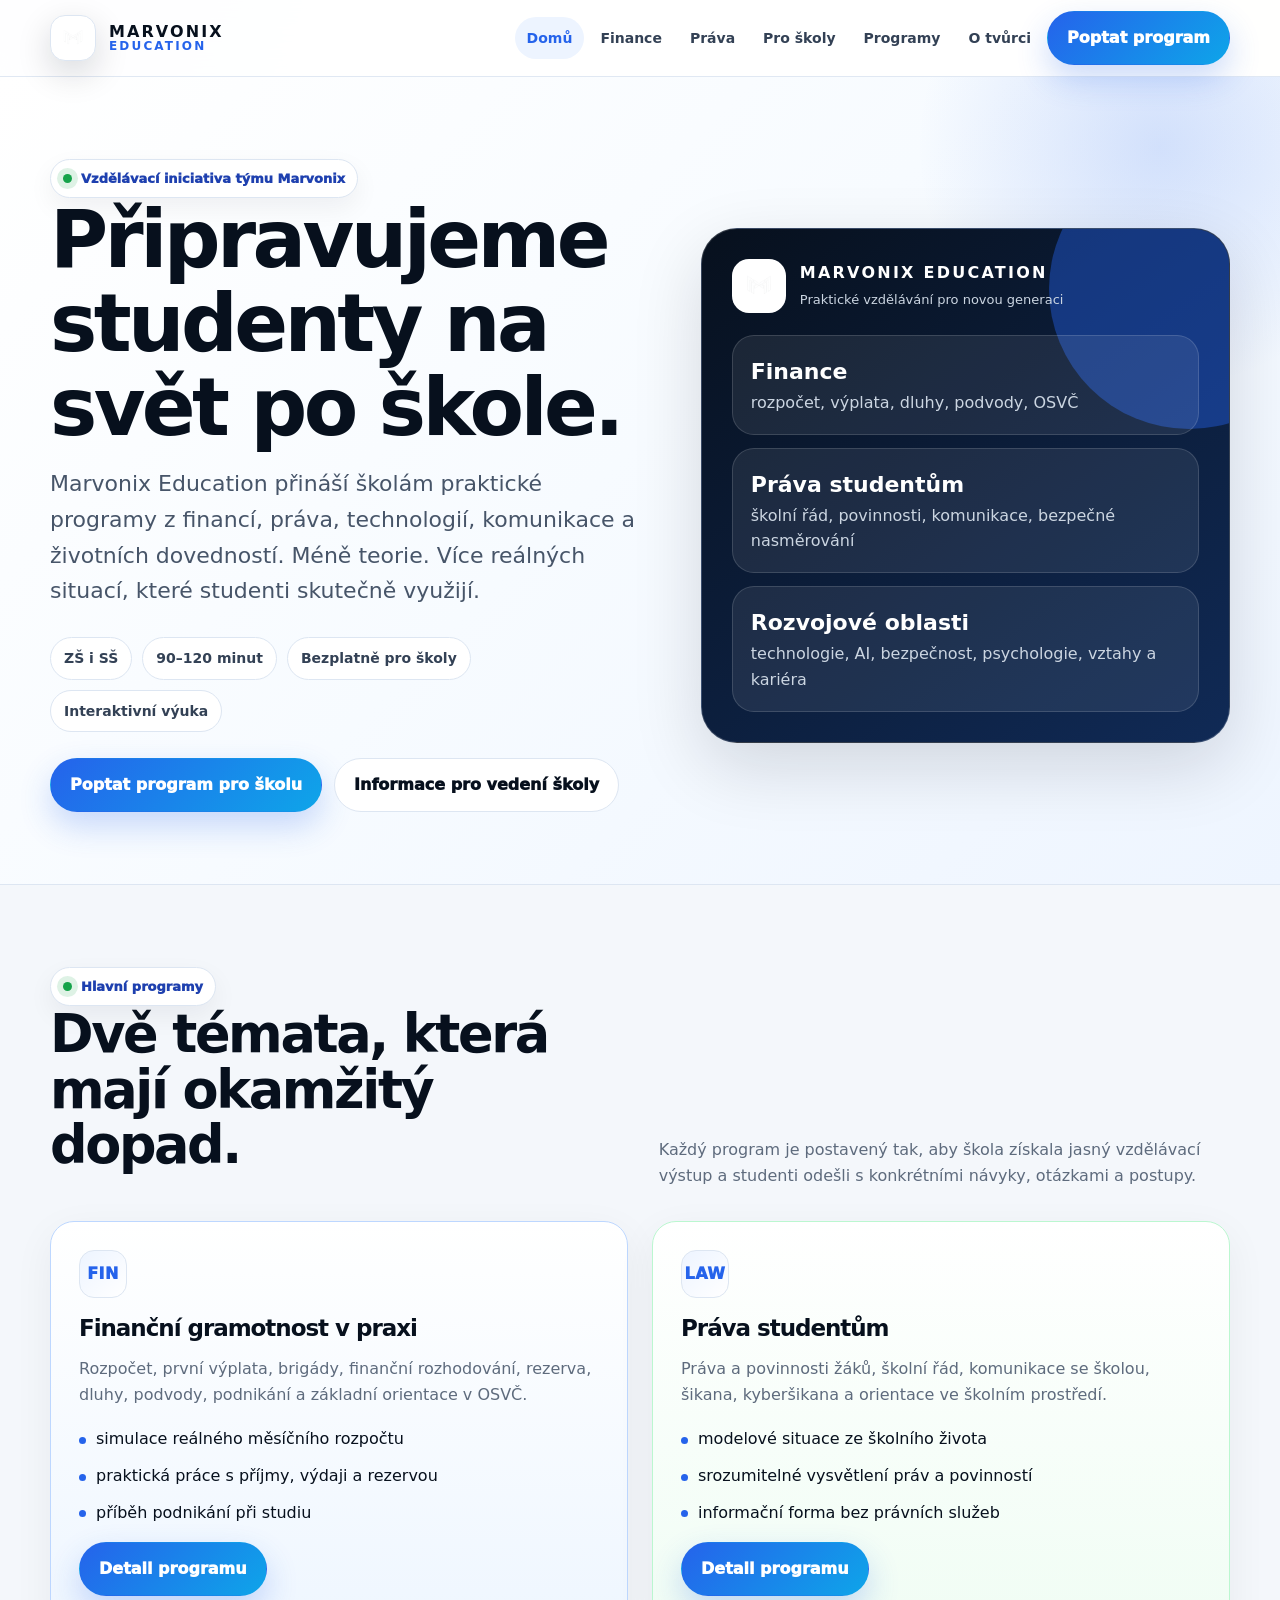
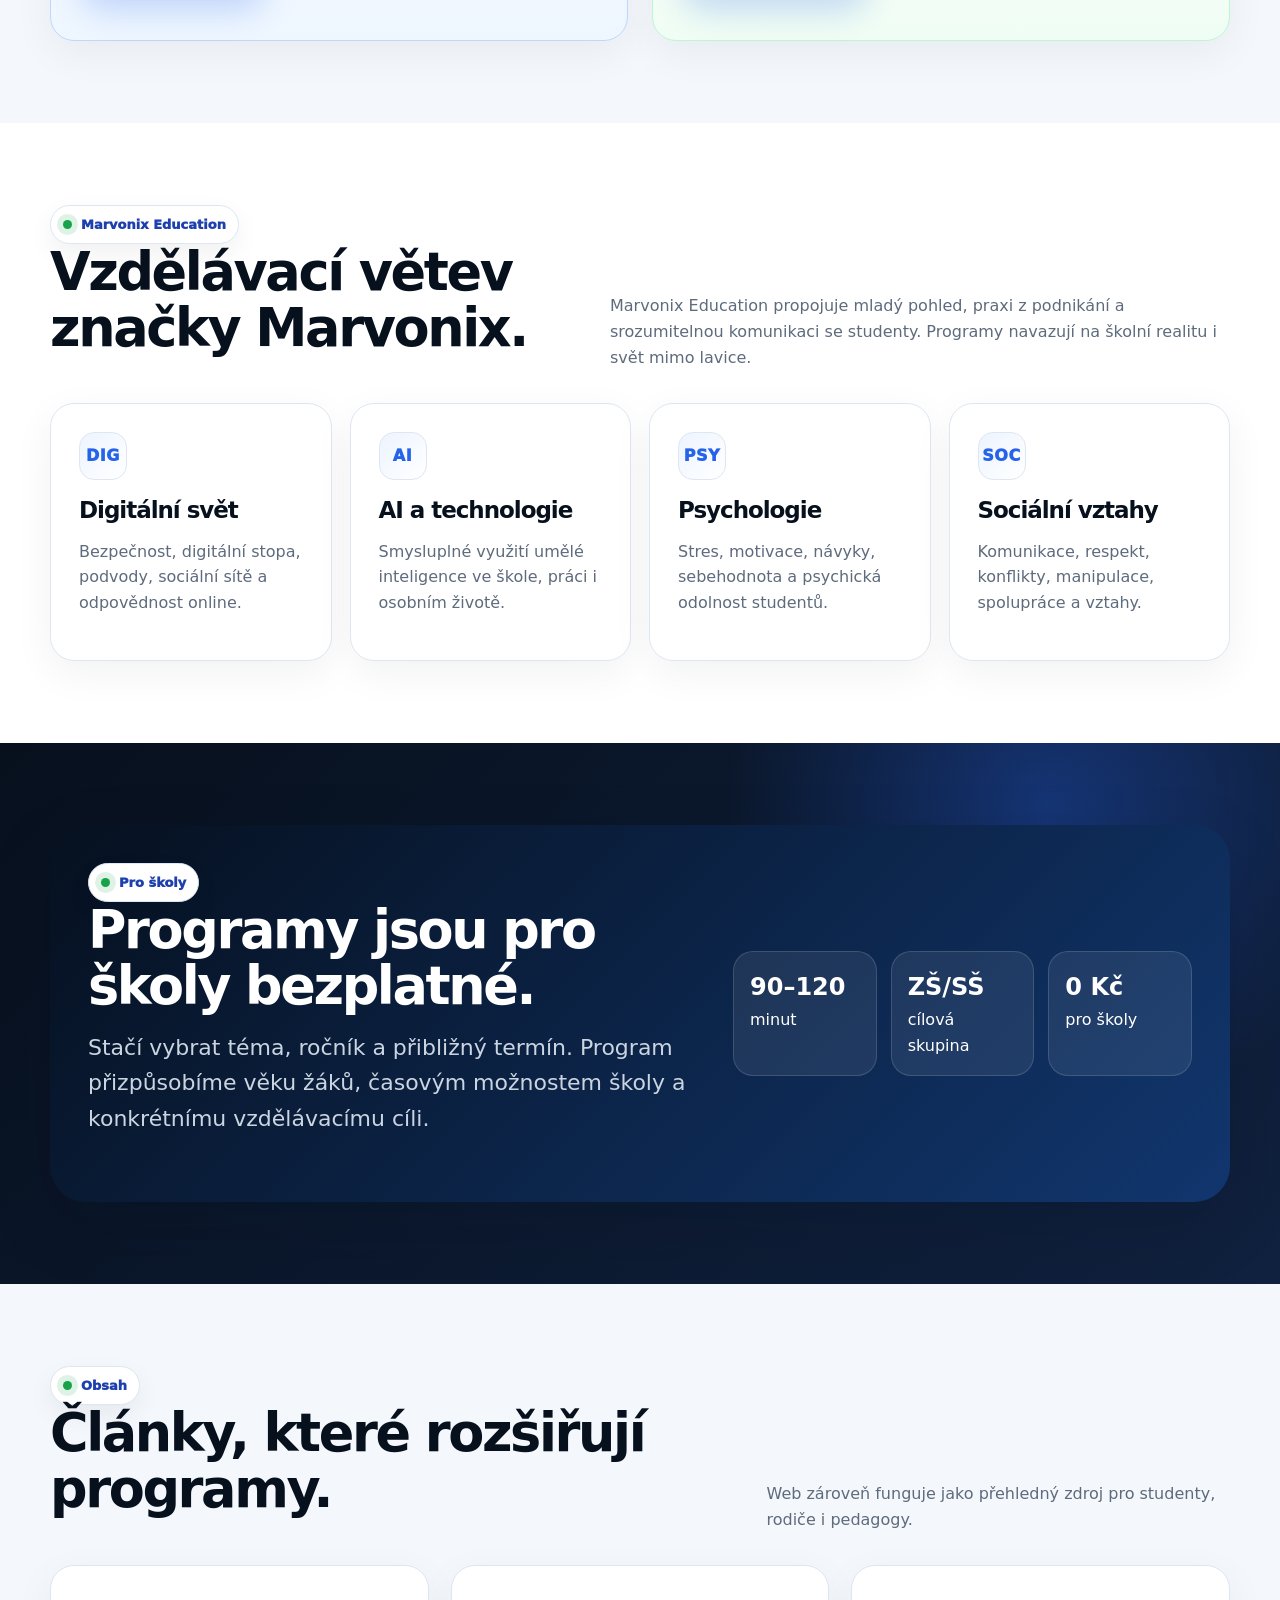
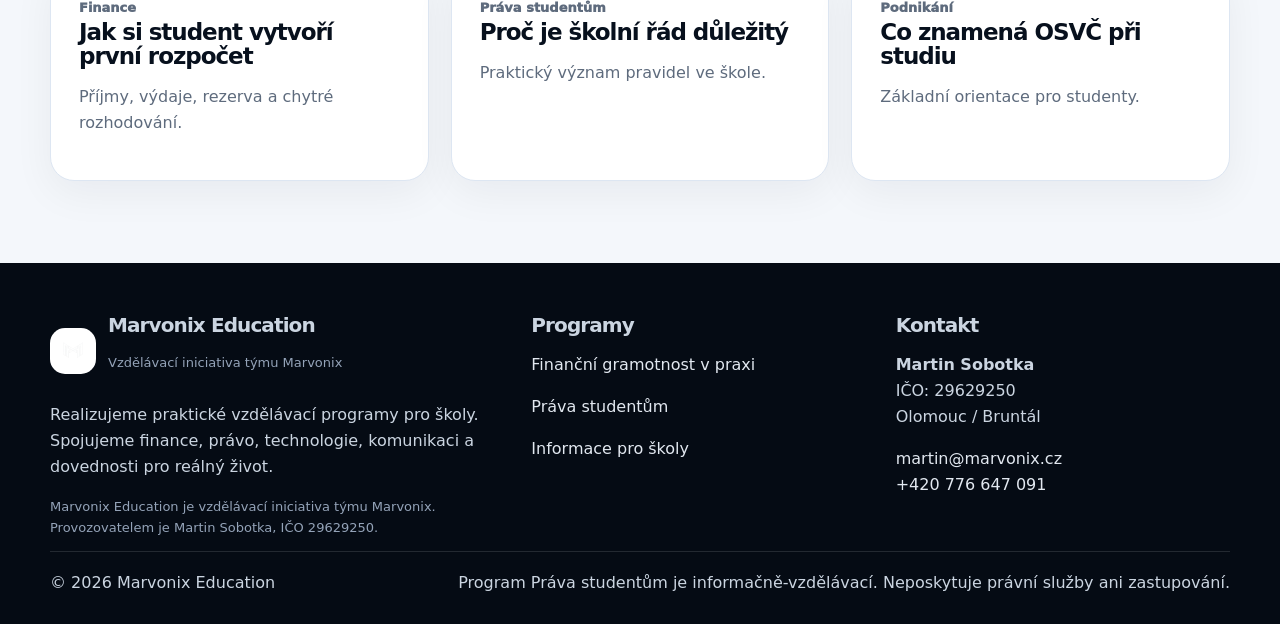
==== commit 71b897aa: "Add files via upload" ====
--- a/index.html
+++ b/index.html
@@ -1 +1 @@
-<!doctype html><html lang="cs"><head><meta charset="utf-8"><meta name="viewport" content="width=device-width,initial-scale=1"><title>Marvonix Education | Vzdělávací programy pro školy</title><meta name="description" content="Moderní vzdělávací iniciativa týmu Marvonix. Praktické programy pro školy v oblasti financí, práva, technologií, komunikace a životních dovedností."><meta name="robots" content="index, follow"><meta name="theme-color" content="#07101f"><link rel="canonical" href="https://education.marvonix.cz/"><link rel="icon" href="favicon.ico" sizes="any"><link rel="icon" type="image/png" sizes="32x32" href="favicon-32x32.png"><link rel="icon" type="image/png" sizes="16x16" href="favicon-16x16.png"><link rel="apple-touch-icon" href="apple-touch-icon.png"><link rel="manifest" href="site.webmanifest"><meta property="og:title" content="Marvonix Education | Vzdělávací programy pro školy"><meta property="og:description" content="Moderní vzdělávací iniciativa týmu Marvonix. Praktické programy pro školy v oblasti financí, práva, technologií, komunikace a životních dovedností."><meta property="og:type" content="website"><meta property="og:locale" content="cs_CZ"><meta property="og:image" content="https://education.marvonix.cz/assets/og-cover.svg"><meta http-equiv="Content-Security-Policy" content="default-src 'self'; img-src 'self' data:; style-src 'self' 'unsafe-inline'; script-src 'self'; base-uri 'self'; form-action 'self' mailto:"><link rel="stylesheet" href="style.css"><script type="application/ld+json">{"@context":"https://schema.org","@type":"EducationalOrganization","name":"Marvonix Education","description":"Vzdělávací iniciativa týmu Marvonix pro školy.","founder":{"@type":"Person","name":"Martin Sobotka"},"email":"martin@marvonix.cz","telephone":"+420776647091","url":"https://education.marvonix.cz"}</script></head><body><a class="skip" href="#obsah">Přejít na obsah</a><header class="topbar"><div class="container nav"><a class="brand" href="" aria-label="Marvonix Education domů"><img class="brand-mark" src="android-chrome-192x192.png" alt=""><span class="brand-text"><strong>Marvonix Education</strong><span>Education initiative</span></span></a><nav class="menu" data-nav aria-label="Hlavní navigace"><a class="active" href="">Domů</a><a class="" href="programy/financni-gramotnost.html">Finance</a><a class="" href="programy/prava-studentum.html">Práva</a><a class="" href="pro-skoly/">Pro školy</a><a class="" href="projekty/">Programy</a><a class="" href="o-tvurci/">O tvůrci</a><a class="btn primary" href="kontakt/">Poptat program</a></nav><button class="hamb" data-menu aria-label="Otevřít menu" aria-expanded="false">☰</button></div></header><main id="obsah"><section class="hero"><div class="container hero-grid"><div><span class="eyebrow"><span class="dot"></span> Vzdělávací iniciativa týmu Marvonix</span><h1>Praktické vzdělávání pro studenty, kteří se připravují na reálný život.</h1><p class="lead">Marvonix Education přináší školám moderní programy z oblastí financí, práva, technologií, komunikace a osobního rozvoje. Cílem je doplnit výuku o témata, která studenti skutečně využijí.</p><div class="hero-badges"><span class="badge">ZŠ i SŠ</span><span class="badge">90–120 minut</span><span class="badge">Bezplatně pro školy</span><span class="badge">Interaktivní forma</span></div><div class="actions"><a class="btn primary" href="kontakt/">Poptat program pro školu</a><a class="btn ghost" href="pro-skoly/">Informace pro vedení školy</a></div><div class="stats"><div class="stat"><strong>2</strong><span>hlavní programy</span></div><div class="stat"><strong>6</strong><span>oblastí vzdělávání</span></div><div class="stat"><strong>0 Kč</strong><span>aktuální cena pro školy</span></div></div></div><div class="hero-card"><img src="assets/hero-grid.svg" alt="Marvonix Education - přehled vzdělávacích programů"></div></div></section><section class="section alt"><div class="container"><div class="section-head"><div><span class="eyebrow"><span class="dot"></span> Hlavní programy</span><h2>Dvě silná témata, která školy řeší už dnes.</h2></div><p>Programy stojí na praktických situacích, diskuzi a jednoduchém vysvětlení bez zbytečné teorie. Každý program lze přizpůsobit věku žáků a potřebám školy.</p></div><div class="grid-2"><article class="card highlight lift"><div class="icon">💰</div><h3>Finanční gramotnost v praxi</h3><p class="muted">Rozpočet, první výplata, brigády, finanční rozhodování, dluhy, podvody, podnikání a základní orientace v OSVČ.</p><ul class="list"><li>simulace reálného měsíčního rozpočtu</li><li>praktická práce s příjmy, výdaji a rezervou</li><li>příběh podnikání při studiu</li></ul><p><a class="btn primary" href="programy/financni-gramotnost.html">Detail programu</a></p></article><article class="card green lift"><div class="icon">⚖️</div><h3>Práva studentům</h3><p class="muted">Práva a povinnosti žáků, školní řád, komunikace se školou, šikana, kyberšikana a bezpečné nasměrování ve školním prostředí.</p><ul class="list"><li>modelové situace ze školního života</li><li>srozumitelné vysvětlení práv a povinností</li><li>informační a vzdělávací forma bez právních služeb</li></ul><p><a class="btn primary" href="programy/prava-studentum.html">Detail programu</a></p></article></div></div></section><section class="section"><div class="container"><div class="section-head"><div><span class="eyebrow"><span class="dot"></span> Vzdělávací ekosystém</span><h2>Marvonix Education staví katalog programů pro život.</h2></div><p>Finance a právo tvoří základ. Na ně navazují další oblasti, které pomáhají studentům lépe fungovat ve škole, online prostoru, práci i mezilidských vztazích.</p></div><div class="grid-4"><div class="card lift"><div class="icon">🛡️</div><h3>Digitální bezpečnost</h3><p class="muted">Podvody, hesla, digitální stopa, kyberšikana a bezpečné chování online.</p></div><div class="card lift"><div class="icon">🤖</div><h3>AI a technologie</h3><p class="muted">Smysluplné používání AI ve škole, práci, podnikání a každodenním životě.</p></div><div class="card lift"><div class="icon">🧠</div><h3>Psychologie</h3><p class="muted">Stres, motivace, návyky, sebehodnota a psychická odolnost studentů.</p></div><div class="card lift"><div class="icon">🤝</div><h3>Sociální vztahy</h3><p class="muted">Komunikace, respekt, konflikty, manipulace, týmová spolupráce a vztahy.</p></div></div></div></section><section class="section dark"><div class="container cta-band"><div><span class="eyebrow"><span class="dot"></span> Pro školy</span><h2>Programy jsou pro školy aktuálně bezplatné.</h2><p class="lead">Stačí vybrat téma, ročník a přibližný termín. Program přizpůsobíme věku žáků, časovým možnostem školy a konkrétnímu vzdělávacímu cíli.</p></div><div class="kpi"><div><strong>90–120</strong><span>minut</span></div><div><strong>ZŠ/SŠ</strong><span>cílová skupina</span></div><div><strong>0 Kč</strong><span>pro školy</span></div></div></div></section><section class="section alt"><div class="container"><div class="section-head"><div><span class="eyebrow"><span class="dot"></span> Užitečný obsah</span><h2>Články, které podporují vzdělávací programy.</h2></div><p>Obsah webu pomáhá školám, studentům i rodičům rychle pochopit základní témata a zároveň posiluje dohledatelnost projektu.</p></div><div class="grid-3"><a class="card blog-card lift" href="blog/jak-si-vytvorit-rozpocet.html"><time>Finance</time><h3>Jak si student vytvoří první rozpočet</h3><p class="muted">Příjmy, výdaje, rezerva a chytré rozhodování.</p></a><a class="card blog-card lift" href="blog/skolni-rad.html"><time>Práva studentům</time><h3>Proč je školní řád důležitý</h3><p class="muted">Praktický význam pravidel ve škole.</p></a><a class="card blog-card lift" href="blog/osvc-pri-studiu.html"><time>Podnikání</time><h3>Co znamená OSVČ při studiu</h3><p class="muted">Základní orientace pro studenty.</p></a></div></div></section></main><footer class="footer"><div class="container footer-grid"><div><div class="footer-brand"><img src="android-chrome-192x192.png" alt=""><div><h3>Marvonix Education</h3><p class="tiny">Vzdělávací iniciativa týmu Marvonix</p></div></div><p>Vytváříme a realizujeme praktické vzdělávací programy pro školy. Spojujeme finance, právo, technologie, komunikaci a dovednosti pro reálný život.</p><p class="tiny">Marvonix je tým a značka vedená Martinem Sobotkou, OSVČ. Marvonix Education vystupuje jako vzdělávací iniciativa týmu Marvonix.</p></div><div><h3>Programy</h3><p><a href="programy/financni-gramotnost.html">Finanční gramotnost v praxi</a></p><p><a href="programy/prava-studentum.html">Práva studentům</a></p><p><a href="pro-skoly/">Informace pro školy</a></p></div><div><h3>Kontakt</h3><p><strong>Martin Sobotka</strong><br>IČO: 29629250<br>Olomouc / Bruntál</p><p><a href="mailto:martin@marvonix.cz">martin@marvonix.cz</a><br><a href="tel:+420776647091">+420 776 647 091</a></p></div></div><div class="container legal"><span>© 2026 Marvonix Education</span><span>Program Práva studentům je informačně-vzdělávací. Neposkytuje právní služby ani zastupování.</span></div></footer><script src="script.js"></script></body></html>+<!doctype html><html lang="cs"><head><meta charset="utf-8"><meta name="viewport" content="width=device-width,initial-scale=1"><title>Marvonix Education | Vzdělávací programy pro školy</title><meta name="description" content="Vzdělávací iniciativa týmu Marvonix. Praktické programy pro školy v oblasti financí, práva, technologií, komunikace a dovedností pro život."><meta name="robots" content="index, follow"><meta name="theme-color" content="#07101d"><link rel="canonical" href="https://education.marvonix.cz/"><link rel="icon" href="favicon.ico" sizes="any"><link rel="icon" type="image/png" sizes="32x32" href="favicon-32x32.png"><link rel="icon" type="image/png" sizes="16x16" href="favicon-16x16.png"><link rel="apple-touch-icon" href="apple-touch-icon.png"><link rel="manifest" href="site.webmanifest"><meta property="og:title" content="Marvonix Education | Vzdělávací programy pro školy"><meta property="og:description" content="Vzdělávací iniciativa týmu Marvonix. Praktické programy pro školy v oblasti financí, práva, technologií, komunikace a dovedností pro život."><meta property="og:type" content="website"><meta property="og:locale" content="cs_CZ"><meta property="og:image" content="https://education.marvonix.cz/assets/og-cover.svg"><meta http-equiv="Content-Security-Policy" content="default-src 'self'; img-src 'self' data:; style-src 'self' 'unsafe-inline'; script-src 'self'; base-uri 'self'; form-action 'self' mailto:"><link rel="stylesheet" href="style.css"><script type="application/ld+json">{"@context":"https://schema.org","@type":"EducationalOrganization","name":"Marvonix Education","description":"Vzdělávací iniciativa týmu Marvonix pro školy.","founder":{"@type":"Person","name":"Martin Sobotka"},"email":"martin@marvonix.cz","telephone":"+420776647091","url":"https://education.marvonix.cz"}</script></head><body><a class="skip" href="#obsah">Přejít na obsah</a><header class="topbar"><div class="container nav"><a class="brand" href="" aria-label="Marvonix Education domů"><img class="brand-mark" src="android-chrome-192x192.png" alt=""><span class="brand-copy"><b>Marvonix</b><span>Education</span></span></a><nav class="menu" data-nav aria-label="Hlavní navigace"><a class="active" href="">Domů</a><a class="" href="programy/financni-gramotnost.html">Finance</a><a class="" href="programy/prava-studentum.html">Práva</a><a class="" href="pro-skoly/">Pro školy</a><a class="" href="projekty/">Programy</a><a class="" href="o-tvurci/">O tvůrci</a><a class="btn primary" href="kontakt/">Poptat program</a></nav><button class="hamb" data-menu aria-label="Otevřít menu" aria-expanded="false">☰</button></div></header><main id="obsah"><section class="hero"><div class="container hero-grid"><div><span class="eyebrow"><span class="dot"></span> Vzdělávací iniciativa týmu Marvonix</span><h1>Připravujeme studenty na svět po škole.</h1><p class="lead">Marvonix Education přináší školám praktické programy z financí, práva, technologií, komunikace a životních dovedností. Méně teorie. Více reálných situací, které studenti skutečně využijí.</p><div class="hero-badges"><span class="badge">ZŠ i SŠ</span><span class="badge">90–120 minut</span><span class="badge">Bezplatně pro školy</span><span class="badge">Interaktivní výuka</span></div><div class="actions"><a class="btn primary" href="kontakt/">Poptat program pro školu</a><a class="btn ghost" href="pro-skoly/">Informace pro vedení školy</a></div></div><aside class="hero-panel" aria-label="Přehled Marvonix Education"><div class="panel-top"><img src="android-chrome-192x192.png" alt=""><div><b>Marvonix Education</b><span>Praktické vzdělávání pro novou generaci</span></div></div><div class="panel-grid"><div class="panel-item"><strong>Finance</strong><span>rozpočet, výplata, dluhy, podvody, OSVČ</span></div><div class="panel-item"><strong>Práva studentům</strong><span>školní řád, povinnosti, komunikace, bezpečné nasměrování</span></div><div class="panel-item"><strong>Rozvojové oblasti</strong><span>technologie, AI, bezpečnost, psychologie, vztahy a kariéra</span></div></div></aside></div></section><section class="section alt"><div class="container"><div class="section-head"><div><span class="eyebrow"><span class="dot"></span> Hlavní programy</span><h2>Dvě témata, která mají okamžitý dopad.</h2></div><p>Každý program je postavený tak, aby škola získala jasný vzdělávací výstup a studenti odešli s konkrétními návyky, otázkami a postupy.</p></div><div class="grid-2"><article class="card accent lift"><div class="icon">FIN</div><h3>Finanční gramotnost v praxi</h3><p class="muted">Rozpočet, první výplata, brigády, finanční rozhodování, rezerva, dluhy, podvody, podnikání a základní orientace v OSVČ.</p><ul class="list"><li>simulace reálného měsíčního rozpočtu</li><li>praktická práce s příjmy, výdaji a rezervou</li><li>příběh podnikání při studiu</li></ul><p><a class="btn primary" href="programy/financni-gramotnost.html">Detail programu</a></p></article><article class="card green lift"><div class="icon">LAW</div><h3>Práva studentům</h3><p class="muted">Práva a povinnosti žáků, školní řád, komunikace se školou, šikana, kyberšikana a orientace ve školním prostředí.</p><ul class="list"><li>modelové situace ze školního života</li><li>srozumitelné vysvětlení práv a povinností</li><li>informační forma bez právních služeb</li></ul><p><a class="btn primary" href="programy/prava-studentum.html">Detail programu</a></p></article></div></div></section><section class="section"><div class="container"><div class="section-head"><div><span class="eyebrow"><span class="dot"></span> Marvonix Education</span><h2>Vzdělávací větev značky Marvonix.</h2></div><p>Marvonix Education propojuje mladý pohled, praxi z podnikání a srozumitelnou komunikaci se studenty. Programy navazují na školní realitu i svět mimo lavice.</p></div><div class="grid-4"><div class="card lift"><div class="icon">DIG</div><h3>Digitální svět</h3><p class="muted">Bezpečnost, digitální stopa, podvody, sociální sítě a odpovědnost online.</p></div><div class="card lift"><div class="icon">AI</div><h3>AI a technologie</h3><p class="muted">Smysluplné využití umělé inteligence ve škole, práci i osobním životě.</p></div><div class="card lift"><div class="icon">PSY</div><h3>Psychologie</h3><p class="muted">Stres, motivace, návyky, sebehodnota a psychická odolnost studentů.</p></div><div class="card lift"><div class="icon">SOC</div><h3>Sociální vztahy</h3><p class="muted">Komunikace, respekt, konflikty, manipulace, spolupráce a vztahy.</p></div></div></div></section><section class="section dark"><div class="container cta-band"><div><span class="eyebrow"><span class="dot"></span> Pro školy</span><h2>Programy jsou pro školy bezplatné.</h2><p class="lead">Stačí vybrat téma, ročník a přibližný termín. Program přizpůsobíme věku žáků, časovým možnostem školy a konkrétnímu vzdělávacímu cíli.</p></div><div class="kpi"><div><strong>90–120</strong><span>minut</span></div><div><strong>ZŠ/SŠ</strong><span>cílová skupina</span></div><div><strong>0 Kč</strong><span>pro školy</span></div></div></div></section><section class="section alt"><div class="container"><div class="section-head"><div><span class="eyebrow"><span class="dot"></span> Obsah</span><h2>Články, které rozšiřují programy.</h2></div><p>Web zároveň funguje jako přehledný zdroj pro studenty, rodiče i pedagogy.</p></div><div class="grid-3"><a class="card blog-card lift" href="blog/jak-si-vytvorit-rozpocet.html"><time>Finance</time><h3>Jak si student vytvoří první rozpočet</h3><p class="muted">Příjmy, výdaje, rezerva a chytré rozhodování.</p></a><a class="card blog-card lift" href="blog/skolni-rad.html"><time>Práva studentům</time><h3>Proč je školní řád důležitý</h3><p class="muted">Praktický význam pravidel ve škole.</p></a><a class="card blog-card lift" href="blog/osvc-pri-studiu.html"><time>Podnikání</time><h3>Co znamená OSVČ při studiu</h3><p class="muted">Základní orientace pro studenty.</p></a></div></div></section></main><footer class="footer"><div class="container footer-grid"><div><div class="footer-brand"><img src="android-chrome-192x192.png" alt=""><div><h3>Marvonix Education</h3><p class="tiny">Vzdělávací iniciativa týmu Marvonix</p></div></div><p>Realizujeme praktické vzdělávací programy pro školy. Spojujeme finance, právo, technologie, komunikaci a dovednosti pro reálný život.</p><p class="tiny">Marvonix Education je vzdělávací iniciativa týmu Marvonix. Provozovatelem je Martin Sobotka, IČO 29629250.</p></div><div><h3>Programy</h3><p><a href="programy/financni-gramotnost.html">Finanční gramotnost v praxi</a></p><p><a href="programy/prava-studentum.html">Práva studentům</a></p><p><a href="pro-skoly/">Informace pro školy</a></p></div><div><h3>Kontakt</h3><p><strong>Martin Sobotka</strong><br>IČO: 29629250<br>Olomouc / Bruntál</p><p><a href="mailto:martin@marvonix.cz">martin@marvonix.cz</a><br><a href="tel:+420776647091">+420 776 647 091</a></p></div></div><div class="container legal"><span>© 2026 Marvonix Education</span><span>Program Práva studentům je informačně-vzdělávací. Neposkytuje právní služby ani zastupování.</span></div></footer><script src="script.js"></script></body></html>
--- a/style.css
+++ b/style.css
@@ -1,3 +1,2 @@
 
-:root{--bg:#f5f7fb;--paper:#ffffff;--ink:#08111f;--muted:#5d6b82;--line:#dce4ef;--blue:#2563eb;--blue2:#1d4ed8;--cyan:#06b6d4;--green:#16a34a;--gold:#d7a84a;--dark:#07101f;--dark2:#0b1628;--soft:#eef5ff;--shadow:0 24px 80px rgba(7,16,31,.13);--radius:28px;--max:1200px}*{box-sizing:border-box}html{scroll-behavior:smooth}body{margin:0;font-family:Inter,ui-sans-serif,system-ui,-apple-system,"Segoe UI",Arial,sans-serif;background:var(--bg);color:var(--ink);line-height:1.65}body:before{content:"";position:fixed;inset:0;pointer-events:none;background:radial-gradient(circle at 80px 40px,rgba(37,99,235,.10),transparent 280px),radial-gradient(circle at 90% 12%,rgba(6,182,212,.10),transparent 320px);z-index:-1}img{max-width:100%;display:block}a{color:inherit;text-decoration:none}.container{width:min(var(--max),calc(100% - 40px));margin-inline:auto}.skip{position:absolute;left:-999px;top:8px;background:#fff;color:#000;padding:10px 14px;border-radius:12px;z-index:99}.skip:focus{left:8px}.topbar{position:sticky;top:0;z-index:60;background:rgba(255,255,255,.88);backdrop-filter:blur(20px);border-bottom:1px solid rgba(220,228,239,.8)}.nav{min-height:78px;display:flex;align-items:center;justify-content:space-between;gap:18px}.brand{display:flex;align-items:center;gap:12px;font-weight:950;letter-spacing:-.03em}.brand-mark{width:42px;height:42px;border-radius:13px;background:#fff;box-shadow:0 12px 32px rgba(7,16,31,.14);border:1px solid var(--line);padding:6px}.brand-text{display:flex;flex-direction:column;line-height:1}.brand-text strong{font-size:18px}.brand-text span{font-size:11px;text-transform:uppercase;letter-spacing:.12em;color:var(--muted);font-weight:900}.menu{display:flex;align-items:center;gap:6px}.menu a:not(.btn){font-size:14px;font-weight:850;color:#334155;padding:10px 12px;border-radius:999px}.menu a:hover,.menu a.active{background:var(--soft);color:var(--blue)}.hamb{display:none;border:0;background:var(--dark);color:#fff;border-radius:14px;padding:10px 13px;font-size:22px}.btn{display:inline-flex;align-items:center;justify-content:center;gap:9px;border-radius:999px;padding:13px 18px;font-weight:950;border:1px solid transparent;transition:.18s ease;cursor:pointer}.btn.primary{background:linear-gradient(135deg,var(--blue),#0ea5e9);color:#fff;box-shadow:0 14px 32px rgba(37,99,235,.25)}.btn.primary:hover{transform:translateY(-1px);box-shadow:0 18px 44px rgba(37,99,235,.30)}.btn.ghost{background:#fff;border-color:var(--line);color:var(--ink)}.btn.ghost:hover{border-color:#bfdbfe;background:#f8fbff}.hero{padding:86px 0 58px;background:linear-gradient(180deg,#fff 0,#f7fbff 100%)}.hero-grid{display:grid;grid-template-columns:1.02fr .98fr;gap:54px;align-items:center}.eyebrow{display:inline-flex;align-items:center;gap:9px;background:#fff;border:1px solid var(--line);border-radius:999px;padding:8px 12px;color:#1d4ed8;font-weight:950;font-size:13px;box-shadow:0 10px 28px rgba(7,16,31,.06)}.dot{width:9px;height:9px;background:#22c55e;border-radius:99px;box-shadow:0 0 0 6px rgba(34,197,94,.14)}h1,h2,h3{line-height:1.08;margin:0 0 16px}h1{font-size:clamp(42px,6vw,78px);letter-spacing:-.06em}h2{font-size:clamp(30px,4vw,52px);letter-spacing:-.045em}h3{font-size:23px;letter-spacing:-.025em}.lead{font-size:clamp(18px,2vw,22px);color:#475569;margin:0 0 28px;max-width:850px}.actions{display:flex;gap:12px;flex-wrap:wrap}.hero-badges{display:flex;flex-wrap:wrap;gap:10px;margin:28px 0}.badge{padding:9px 13px;background:#fff;border:1px solid var(--line);border-radius:999px;color:#334155;font-weight:900;font-size:14px}.hero-card{background:linear-gradient(145deg,#fff,#eef6ff);border:1px solid var(--line);box-shadow:var(--shadow);border-radius:38px;overflow:hidden;padding:12px}.hero-card img{border-radius:30px}.stats{display:grid;grid-template-columns:repeat(3,1fr);gap:14px;margin-top:24px}.stat{background:#fff;border:1px solid var(--line);border-radius:21px;padding:16px}.stat strong{font-size:26px;display:block}.stat span{color:var(--muted);font-size:13px;font-weight:850}.section{padding:78px 0}.section.alt{background:#fff}.section.dark{background:radial-gradient(circle at 86% 16%,rgba(37,99,235,.35),transparent 32%),linear-gradient(135deg,var(--dark),#0f2340);color:#fff}.section.dark .lead,.section.dark .muted{color:#cbd5e1}.section-head{display:flex;align-items:end;justify-content:space-between;gap:28px;margin-bottom:30px}.section-head p{max-width:620px;margin:0;color:var(--muted)}.grid-2{display:grid;grid-template-columns:repeat(2,1fr);gap:22px}.grid-3{display:grid;grid-template-columns:repeat(3,1fr);gap:22px}.grid-4{display:grid;grid-template-columns:repeat(4,1fr);gap:18px}.card{background:var(--paper);border:1px solid var(--line);border-radius:var(--radius);padding:28px;box-shadow:0 14px 42px rgba(7,16,31,.06)}.card.lift{transition:.18s ease}.card.lift:hover{transform:translateY(-3px);box-shadow:0 24px 62px rgba(7,16,31,.12)}.highlight{border-color:#bfd7ff;background:linear-gradient(180deg,#fff,#eff6ff)}.green{border-color:#bbf7d0;background:linear-gradient(180deg,#fff,#f0fdf4)}.icon{width:50px;height:50px;border-radius:16px;display:grid;place-items:center;background:#eff6ff;color:var(--blue);font-size:24px;margin-bottom:18px}.muted{color:var(--muted)}.list{display:grid;gap:11px;margin:18px 0 0;padding:0;list-style:none}.list li{display:flex;gap:10px;align-items:flex-start}.list li:before{content:"✓";color:var(--green);font-weight:950}.pill{display:inline-flex;background:#f8fafc;border:1px solid var(--line);border-radius:999px;padding:7px 11px;font-size:13px;font-weight:900;color:#334155}.page-hero{padding:74px 0 38px;background:linear-gradient(180deg,#fff,#f7fbff)}.page-title{font-size:clamp(38px,5vw,68px);max-width:1060px}.program-meta{display:grid;grid-template-columns:repeat(4,1fr);gap:16px;margin-top:32px}.meta{background:#fff;border:1px solid var(--line);border-radius:20px;padding:16px}.meta span{display:block;color:var(--muted);font-size:12px;font-weight:950;text-transform:uppercase;letter-spacing:.055em}.meta strong{font-size:18px}.timeline{display:grid;gap:16px;counter-reset:item}.step{display:grid;grid-template-columns:54px 1fr;gap:18px;align-items:start}.step:before{counter-increment:item;content:counter(item);width:54px;height:54px;border-radius:18px;background:linear-gradient(135deg,var(--dark),#1e3a8a);color:#fff;display:grid;place-items:center;font-weight:950}.notice{background:#fff7ed;border:1px solid #fed7aa;border-radius:24px;padding:22px;color:#7c2d12}.contact-box{background:rgba(255,255,255,.08);border:1px solid rgba(255,255,255,.16);color:#fff;border-radius:34px;padding:34px;box-shadow:var(--shadow)}.contact-box a{color:#bae6fd;font-weight:950}.article{max-width:900px}.article p,.article li{font-size:18px}.article h2{font-size:34px;margin-top:38px}.footer{background:#050b14;color:#cbd5e1;padding:50px 0 28px}.footer-grid{display:grid;grid-template-columns:1.35fr 1fr 1fr;gap:30px}.footer-brand{display:flex;gap:12px;align-items:center;margin-bottom:14px}.footer-brand img{width:44px;height:44px;border-radius:13px;background:#fff;padding:6px}.footer a{color:#e2e8f0}.tiny{font-size:13px;color:#94a3b8}.legal{border-top:1px solid rgba(255,255,255,.12);padding-top:18px;display:flex;justify-content:space-between;gap:18px;flex-wrap:wrap}.blog-card time{color:var(--muted);font-size:13px;font-weight:950}.cta-band{background:linear-gradient(135deg,#0b1220,#123b7a);color:#fff;border-radius:36px;padding:38px;display:grid;grid-template-columns:1.2fr .8fr;gap:24px;align-items:center}.kpi{display:grid;grid-template-columns:repeat(3,1fr);gap:14px}.kpi div{background:rgba(255,255,255,.08);border:1px solid rgba(255,255,255,.14);border-radius:20px;padding:16px}.kpi strong{font-size:24px;display:block}@media(max-width:1040px){.menu a:not(.btn){font-size:13px;padding:9px}.brand-text span{display:none}}@media(max-width:940px){.hero-grid,.grid-2,.grid-3,.footer-grid,.cta-band{grid-template-columns:1fr}.grid-4,.program-meta{grid-template-columns:repeat(2,1fr)}.section-head{display:block}.menu{display:none;position:absolute;left:20px;right:20px;top:76px;background:#fff;border:1px solid var(--line);border-radius:24px;padding:14px;box-shadow:var(--shadow);flex-direction:column;align-items:stretch}.menu.open{display:flex}.menu a{width:100%}.hamb{display:block}.hero{padding-top:50px}}@media(max-width:560px){.container{width:min(100% - 28px,var(--max))}.brand-mark{width:38px;height:38px}.brand-text strong{font-size:16px}.hero-badges,.stats,.grid-4,.program-meta,.kpi{grid-template-columns:1fr}.section{padding:54px 0}.hero{padding:54px 0 38px}.card,.cta-band{padding:22px}.btn{width:100%}.legal{display:block}h1{font-size:42px}.page-title{font-size:38px}.nav{min-height:72px}}
-@media (prefers-reduced-motion:reduce){*{scroll-behavior:auto!important;transition:none!important}}
+:root{--ink:#07101d;--muted:#5e6b7d;--soft:#f4f7fb;--paper:#fff;--line:#dde6f2;--navy:#07101d;--navy2:#0b1d3a;--blue:#2563eb;--blue2:#1e40af;--sky:#38bdf8;--gold:#d6aa4d;--green:#16a34a;--radius:24px;--max:1180px;--shadow:0 24px 70px rgba(7,16,29,.14)}*{box-sizing:border-box}html{scroll-behavior:smooth;-webkit-text-size-adjust:100%}body{margin:0;font-family:Inter,ui-sans-serif,system-ui,-apple-system,BlinkMacSystemFont,"Segoe UI",Roboto,Arial,sans-serif;background:#fff;color:var(--ink);line-height:1.62}body::before{content:"";position:fixed;inset:0;z-index:-1;pointer-events:none;background:radial-gradient(circle at 8% -4%,rgba(37,99,235,.12),transparent 360px),radial-gradient(circle at 94% 8%,rgba(214,170,77,.12),transparent 340px)}a{color:inherit;text-decoration:none}img{max-width:100%;display:block}.container{width:min(var(--max),calc(100% - 40px));margin-inline:auto}.skip{position:absolute;left:-999px;top:10px;background:#fff;color:#000;padding:10px 14px;border-radius:12px;z-index:100}.skip:focus{left:10px}.topbar{position:sticky;top:0;z-index:80;background:rgba(255,255,255,.92);backdrop-filter:blur(18px);border-bottom:1px solid rgba(221,230,242,.9)}.nav{min-height:76px;display:flex;align-items:center;justify-content:space-between;gap:22px}.brand{display:flex;align-items:center;gap:13px;min-width:max-content}.brand-mark{width:46px;height:46px;border-radius:15px;padding:7px;background:#fff;border:1px solid var(--line);box-shadow:0 12px 34px rgba(7,16,29,.16)}.brand-copy{display:flex;flex-direction:column;line-height:1}.brand-copy b{font-size:16px;letter-spacing:.13em;text-transform:uppercase}.brand-copy span{font-size:12px;letter-spacing:.18em;text-transform:uppercase;color:var(--blue);font-weight:900}.menu{display:flex;align-items:center;gap:4px}.menu a:not(.btn){font-size:14px;font-weight:850;color:#334155;padding:10px 12px;border-radius:999px;white-space:nowrap}.menu a:not(.btn):hover,.menu a.active{background:#edf4ff;color:var(--blue)}.hamb{display:none;border:0;background:var(--navy);color:white;border-radius:14px;padding:9px 12px;font-size:22px;line-height:1}.btn{display:inline-flex;align-items:center;justify-content:center;gap:10px;border-radius:999px;padding:13px 19px;font-weight:950;border:1px solid transparent;transition:.18s ease;cursor:pointer}.btn.primary{background:linear-gradient(135deg,var(--blue),#0ea5e9);color:white;box-shadow:0 14px 32px rgba(37,99,235,.24)}.btn.primary:hover{transform:translateY(-1px);box-shadow:0 20px 46px rgba(37,99,235,.32)}.btn.dark{background:var(--navy);color:#fff}.btn.ghost{background:white;border-color:var(--line);color:var(--ink)}.btn.ghost:hover{border-color:#bfdbfe;background:#f8fbff}.hero{position:relative;overflow:hidden;padding:82px 0 72px;background:linear-gradient(135deg,#ffffff 0%,#f7fbff 48%,#eef5ff 100%);border-bottom:1px solid var(--line)}.hero::after{content:"";position:absolute;right:-140px;top:-190px;width:520px;height:520px;border-radius:50%;background:radial-gradient(circle,rgba(37,99,235,.17),transparent 66%)}.hero-grid{position:relative;z-index:1;display:grid;grid-template-columns:1.06fr .94fr;gap:54px;align-items:center}.eyebrow{display:inline-flex;align-items:center;gap:9px;background:#fff;border:1px solid var(--line);border-radius:999px;padding:8px 12px;color:var(--blue2);font-weight:950;font-size:13px;box-shadow:0 10px 26px rgba(7,16,29,.06)}.dot{width:9px;height:9px;border-radius:99px;background:var(--green);box-shadow:0 0 0 6px rgba(22,163,74,.14)}h1,h2,h3{line-height:1.06;margin:0 0 16px;letter-spacing:-.045em}h1{font-size:clamp(44px,6.2vw,82px);max-width:950px}h2{font-size:clamp(31px,4.1vw,54px)}h3{font-size:23px}.lead{font-size:clamp(18px,2vw,22px);color:#475569;margin:0 0 28px;max-width:780px}.actions{display:flex;flex-wrap:wrap;gap:12px}.hero-badges,.chips{display:flex;flex-wrap:wrap;gap:10px;margin:26px 0}.badge,.chip{padding:9px 13px;border:1px solid var(--line);background:#fff;border-radius:999px;color:#334155;font-weight:900;font-size:14px}.hero-panel{position:relative;background:linear-gradient(145deg,var(--navy),#102a56);border:1px solid rgba(255,255,255,.18);border-radius:36px;padding:30px;box-shadow:var(--shadow);color:#fff;overflow:hidden}.hero-panel::before{content:"";position:absolute;inset:-80px -100px auto auto;width:280px;height:280px;border-radius:50%;background:rgba(37,99,235,.42)}.panel-top{position:relative;display:flex;align-items:center;gap:14px;margin-bottom:22px}.panel-top img{width:54px;height:54px;border-radius:17px;background:#fff;padding:8px}.panel-top b{display:block;letter-spacing:.14em;text-transform:uppercase}.panel-top span{color:#cbd5e1;font-size:13px}.panel-grid{position:relative;display:grid;gap:13px}.panel-item{background:rgba(255,255,255,.08);border:1px solid rgba(255,255,255,.14);border-radius:22px;padding:18px}.panel-item strong{display:block;font-size:22px;color:#fff}.panel-item span{color:#cbd5e1}.section{padding:82px 0}.section.alt{background:var(--soft)}.section.dark{background:radial-gradient(circle at 82% 12%,rgba(37,99,235,.36),transparent 28%),linear-gradient(135deg,var(--navy),#10213f);color:#fff}.section.dark .lead,.section.dark .muted{color:#cbd5e1}.section-head{display:flex;align-items:flex-end;justify-content:space-between;gap:28px;margin-bottom:32px}.section-head p{max-width:620px;margin:0;color:var(--muted)}.grid-2{display:grid;grid-template-columns:repeat(2,1fr);gap:24px}.grid-3{display:grid;grid-template-columns:repeat(3,1fr);gap:22px}.grid-4{display:grid;grid-template-columns:repeat(4,1fr);gap:18px}.card{background:var(--paper);border:1px solid var(--line);border-radius:var(--radius);padding:28px;box-shadow:0 12px 42px rgba(7,16,29,.055)}.card.lift{transition:.18s ease}.card.lift:hover{transform:translateY(-3px);box-shadow:0 24px 62px rgba(7,16,29,.13)}.card.dark-card{background:linear-gradient(145deg,var(--navy),#102a56);color:#fff;border-color:rgba(255,255,255,.12)}.card.accent{border-color:#bdd7ff;background:linear-gradient(180deg,#fff,#eef6ff)}.card.green{border-color:#bbf7d0;background:linear-gradient(180deg,#fff,#f0fdf4)}.icon{width:48px;height:48px;border-radius:15px;background:linear-gradient(135deg,#edf4ff,#fff);border:1px solid var(--line);display:grid;place-items:center;color:var(--blue);font-weight:950;margin-bottom:18px;letter-spacing:.03em}.muted{color:var(--muted)}.list{display:grid;gap:11px;margin:18px 0 0;padding:0;list-style:none}.list li{display:flex;gap:10px;align-items:flex-start}.list li::before{content:"";width:7px;height:7px;border-radius:99px;background:var(--blue);margin-top:.65em;flex:0 0 auto}.page-hero{padding:72px 0 44px;background:linear-gradient(135deg,#fff,#f4f8ff);border-bottom:1px solid var(--line)}.page-title{font-size:clamp(40px,5.4vw,72px)}.program-meta{display:grid;grid-template-columns:repeat(4,1fr);gap:16px;margin-top:32px}.meta{background:#fff;border:1px solid var(--line);border-radius:20px;padding:17px}.meta span{display:block;color:var(--muted);font-size:12px;font-weight:950;text-transform:uppercase;letter-spacing:.07em}.meta strong{font-size:18px}.timeline{display:grid;gap:16px;counter-reset:item}.step{display:grid;grid-template-columns:54px 1fr;gap:18px;align-items:start}.step::before{counter-increment:item;content:counter(item);width:54px;height:54px;border-radius:18px;background:linear-gradient(135deg,var(--navy),#1d4ed8);color:#fff;display:grid;place-items:center;font-weight:950}.notice{background:#fff7ed;border:1px solid #fed7aa;border-radius:24px;padding:22px;color:#7c2d12}.cta-band{background:linear-gradient(135deg,#06101f,#11366e);color:#fff;border-radius:36px;padding:38px;display:grid;grid-template-columns:1.15fr .85fr;gap:24px;align-items:center;box-shadow:var(--shadow)}.kpi{display:grid;grid-template-columns:repeat(3,1fr);gap:14px}.kpi div{background:rgba(255,255,255,.08);border:1px solid rgba(255,255,255,.14);border-radius:20px;padding:16px}.kpi strong{font-size:24px;display:block}.contact-box{background:linear-gradient(145deg,var(--navy),#102a56);border:1px solid rgba(255,255,255,.16);color:#fff;border-radius:34px;padding:34px;box-shadow:var(--shadow)}.contact-box a{color:#bae6fd;font-weight:950}.article{max-width:900px}.article p,.article li{font-size:18px}.article h2{font-size:34px;margin-top:38px}.blog-card time{color:var(--muted);font-size:13px;font-weight:950}.footer{background:#050b14;color:#cbd5e1;padding:52px 0 28px}.footer-grid{display:grid;grid-template-columns:1.35fr 1fr 1fr;gap:30px}.footer-brand{display:flex;gap:12px;align-items:center;margin-bottom:14px}.footer-brand img{width:46px;height:46px;border-radius:15px;background:#fff;padding:7px}.footer h3{font-size:20px}.footer a{color:#e2e8f0}.tiny{font-size:13px;color:#94a3b8}.legal{border-top:1px solid rgba(255,255,255,.12);padding-top:18px;display:flex;justify-content:space-between;gap:18px;flex-wrap:wrap}@media(max-width:1080px){.menu a:not(.btn){font-size:13px;padding:9px}.brand-copy b{font-size:14px}.brand-copy span{font-size:11px}}@media(max-width:960px){.hero-grid,.grid-2,.grid-3,.footer-grid,.cta-band{grid-template-columns:1fr}.grid-4,.program-meta{grid-template-columns:repeat(2,1fr)}.section-head{display:block}.menu{display:none;position:absolute;left:20px;right:20px;top:76px;background:#fff;border:1px solid var(--line);border-radius:24px;padding:14px;box-shadow:var(--shadow);flex-direction:column;align-items:stretch}.menu.open{display:flex}.menu a,.menu .btn{width:100%;justify-content:flex-start}.hamb{display:block}.hero{padding-top:54px}.hero-panel{margin-top:10px}}@media(max-width:560px){.container{width:min(100% - 28px,var(--max))}.brand-mark{width:40px;height:40px;border-radius:13px}.brand-copy b{font-size:12px}.brand-copy span{font-size:10px}.nav{min-height:70px}.hero{padding:44px 0 46px}.section{padding:56px 0}.grid-4,.program-meta,.kpi{grid-template-columns:1fr}.card,.cta-band,.hero-panel{padding:22px}.btn{width:100%}h1{font-size:41px}.page-title{font-size:38px}.hero-badges{margin:22px 0}.legal{display:block}}@media(prefers-reduced-motion:reduce){*{scroll-behavior:auto!important;transition:none!important}}
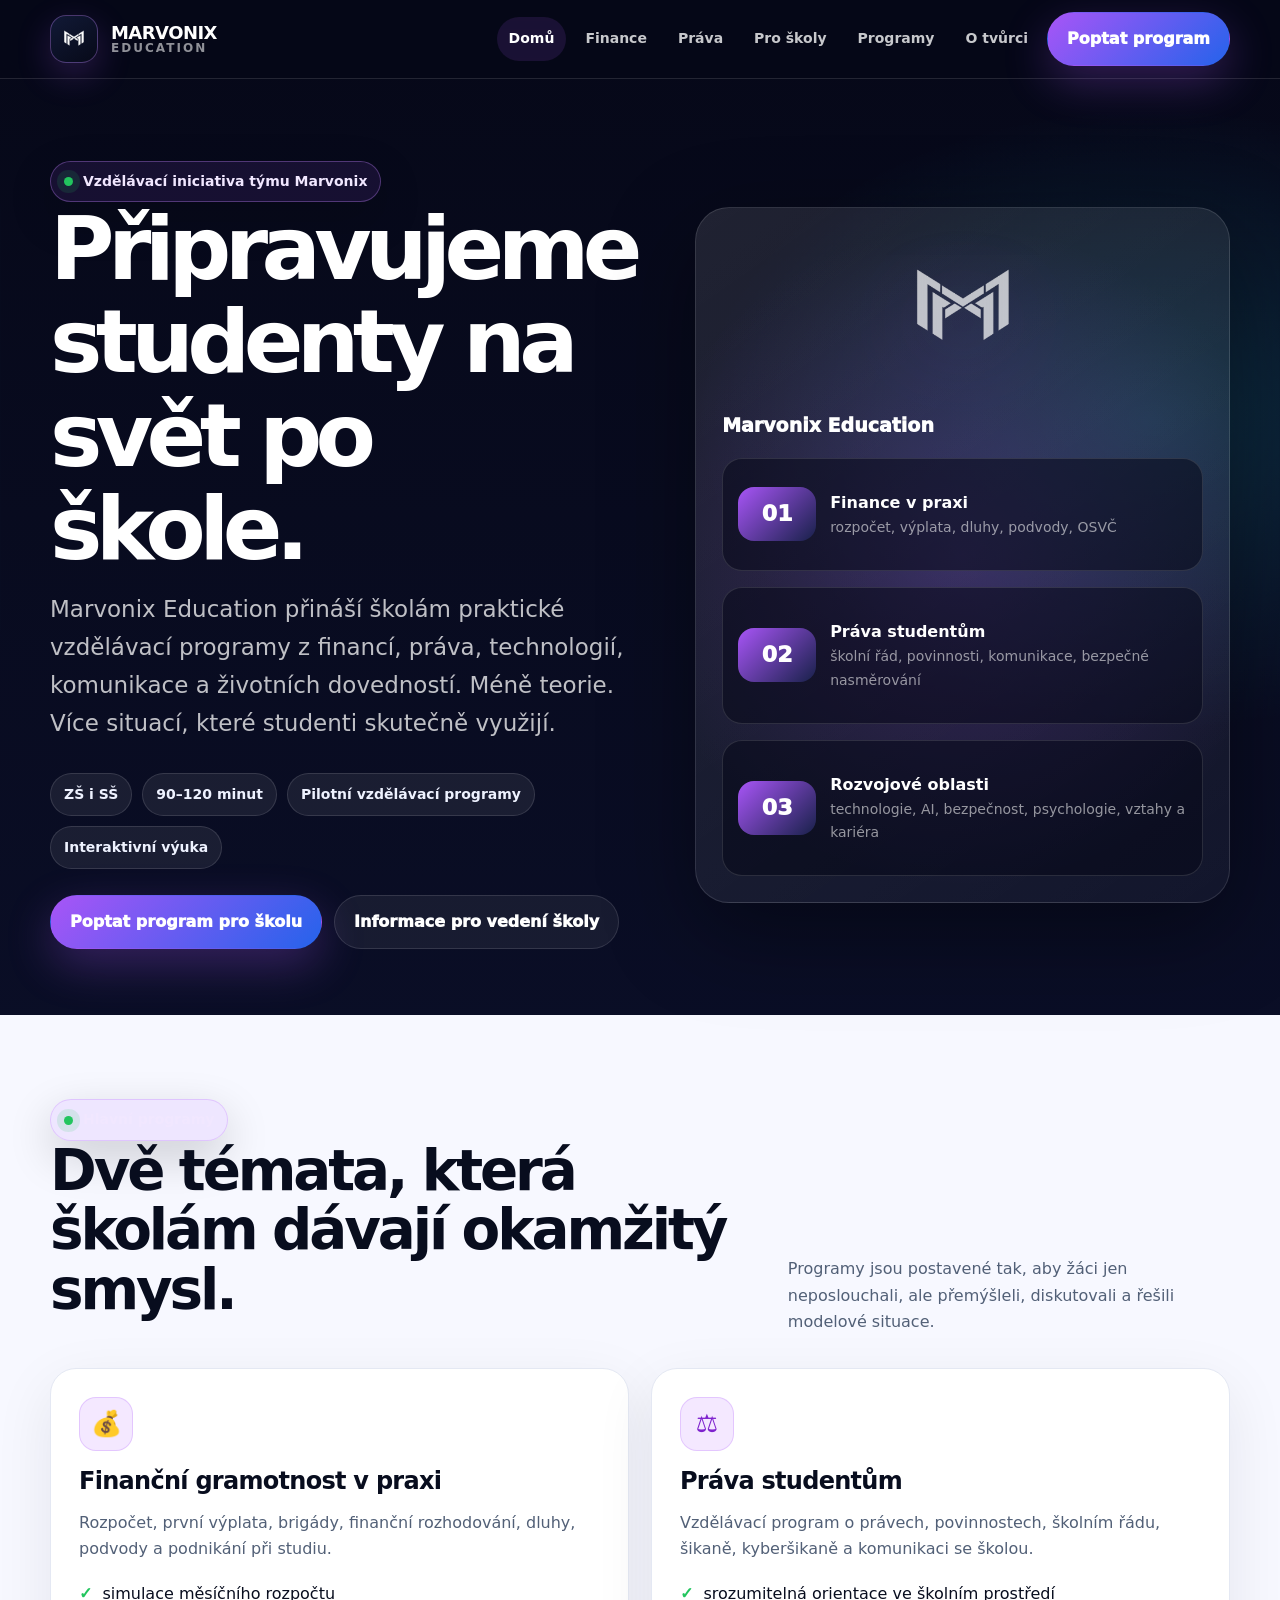
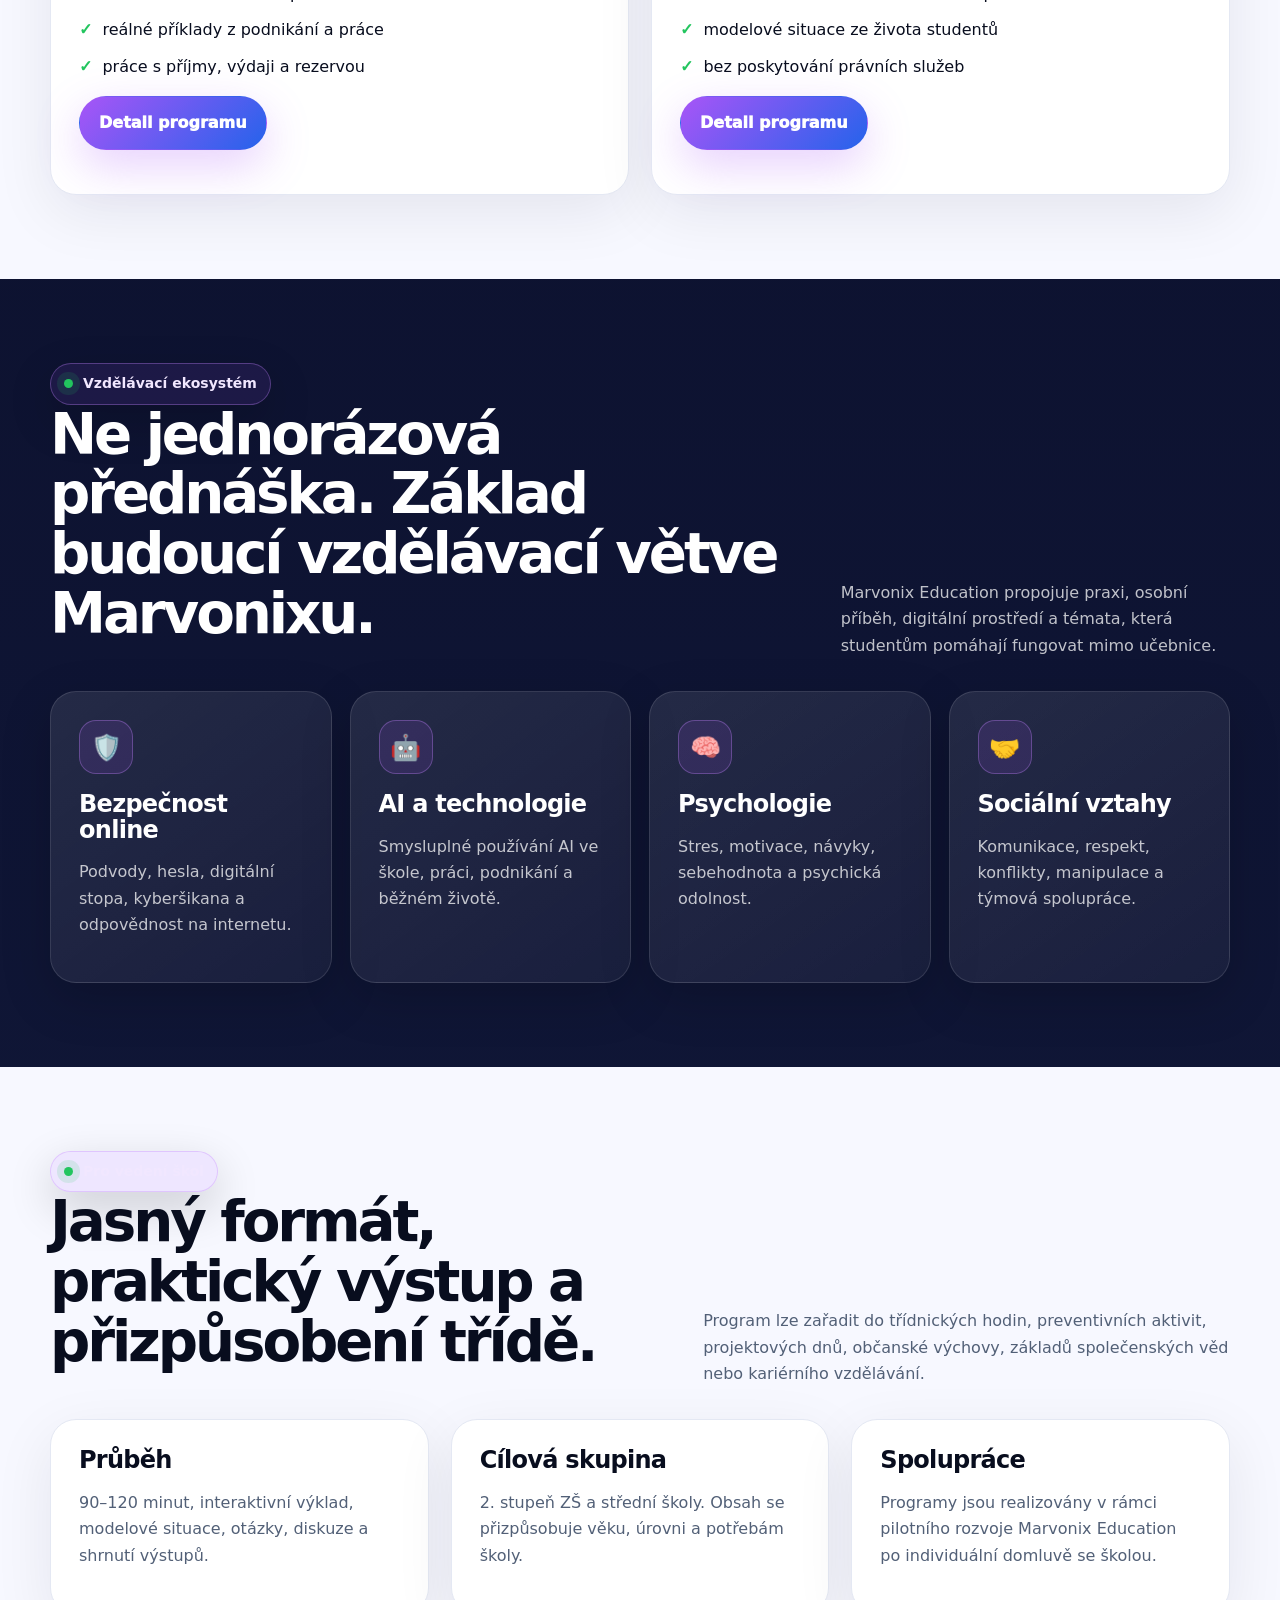
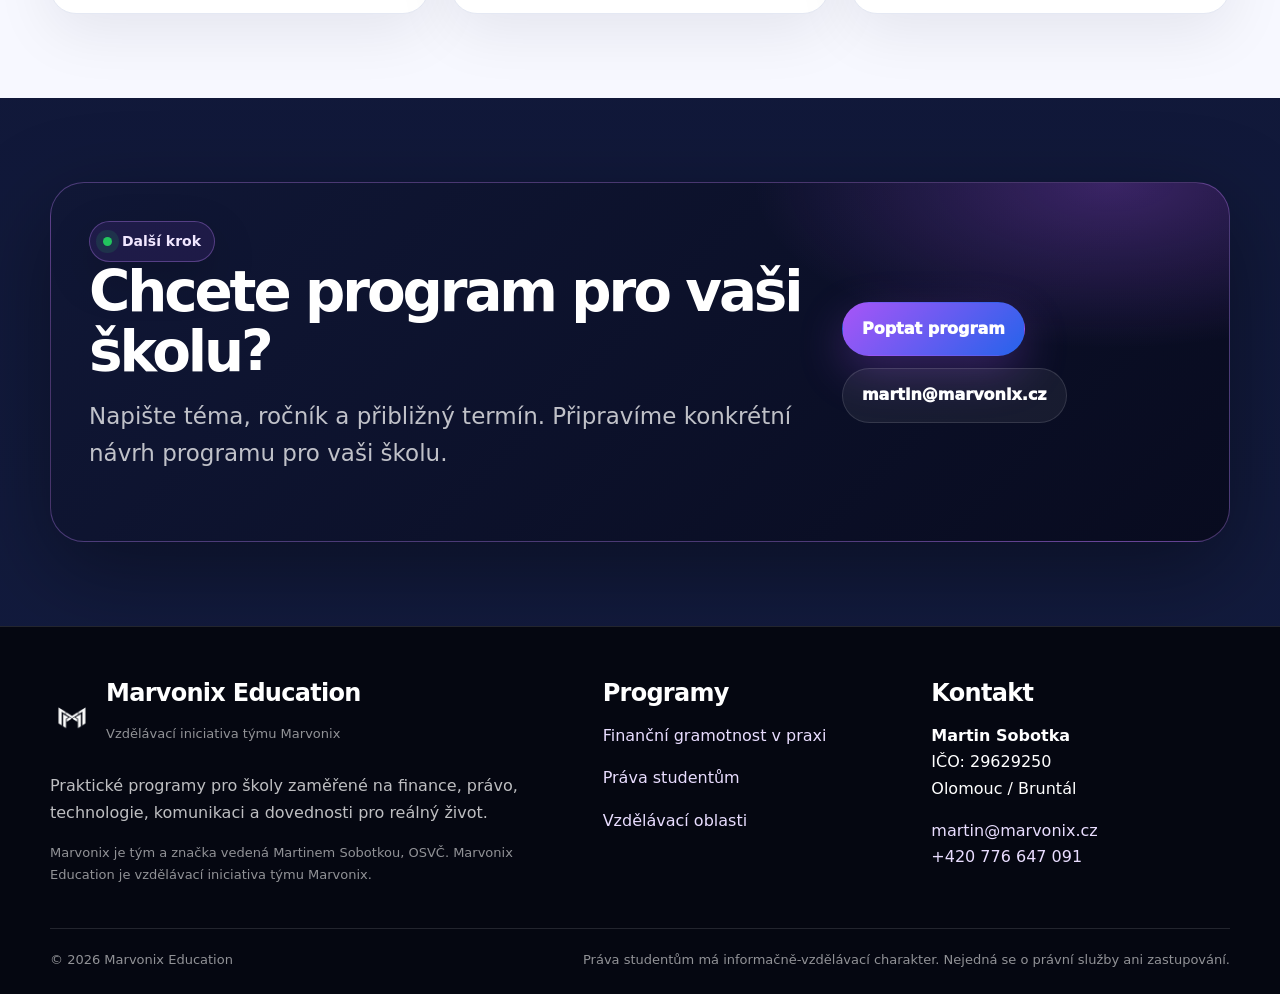
==== commit 00c82526: "Add files via upload" ====
--- a/index.html
+++ b/index.html
@@ -1 +1 @@
-<!doctype html><html lang="cs"><head><meta charset="utf-8"><meta name="viewport" content="width=device-width,initial-scale=1"><title>Marvonix Education | Vzdělávací programy pro školy</title><meta name="description" content="Vzdělávací iniciativa týmu Marvonix. Praktické programy pro školy v oblasti financí, práva, technologií, komunikace a dovedností pro život."><meta name="robots" content="index, follow"><meta name="theme-color" content="#07101d"><link rel="canonical" href="https://education.marvonix.cz/"><link rel="icon" href="favicon.ico" sizes="any"><link rel="icon" type="image/png" sizes="32x32" href="favicon-32x32.png"><link rel="icon" type="image/png" sizes="16x16" href="favicon-16x16.png"><link rel="apple-touch-icon" href="apple-touch-icon.png"><link rel="manifest" href="site.webmanifest"><meta property="og:title" content="Marvonix Education | Vzdělávací programy pro školy"><meta property="og:description" content="Vzdělávací iniciativa týmu Marvonix. Praktické programy pro školy v oblasti financí, práva, technologií, komunikace a dovedností pro život."><meta property="og:type" content="website"><meta property="og:locale" content="cs_CZ"><meta property="og:image" content="https://education.marvonix.cz/assets/og-cover.svg"><meta http-equiv="Content-Security-Policy" content="default-src 'self'; img-src 'self' data:; style-src 'self' 'unsafe-inline'; script-src 'self'; base-uri 'self'; form-action 'self' mailto:"><link rel="stylesheet" href="style.css"><script type="application/ld+json">{"@context":"https://schema.org","@type":"EducationalOrganization","name":"Marvonix Education","description":"Vzdělávací iniciativa týmu Marvonix pro školy.","founder":{"@type":"Person","name":"Martin Sobotka"},"email":"martin@marvonix.cz","telephone":"+420776647091","url":"https://education.marvonix.cz"}</script></head><body><a class="skip" href="#obsah">Přejít na obsah</a><header class="topbar"><div class="container nav"><a class="brand" href="" aria-label="Marvonix Education domů"><img class="brand-mark" src="android-chrome-192x192.png" alt=""><span class="brand-copy"><b>Marvonix</b><span>Education</span></span></a><nav class="menu" data-nav aria-label="Hlavní navigace"><a class="active" href="">Domů</a><a class="" href="programy/financni-gramotnost.html">Finance</a><a class="" href="programy/prava-studentum.html">Práva</a><a class="" href="pro-skoly/">Pro školy</a><a class="" href="projekty/">Programy</a><a class="" href="o-tvurci/">O tvůrci</a><a class="btn primary" href="kontakt/">Poptat program</a></nav><button class="hamb" data-menu aria-label="Otevřít menu" aria-expanded="false">☰</button></div></header><main id="obsah"><section class="hero"><div class="container hero-grid"><div><span class="eyebrow"><span class="dot"></span> Vzdělávací iniciativa týmu Marvonix</span><h1>Připravujeme studenty na svět po škole.</h1><p class="lead">Marvonix Education přináší školám praktické programy z financí, práva, technologií, komunikace a životních dovedností. Méně teorie. Více reálných situací, které studenti skutečně využijí.</p><div class="hero-badges"><span class="badge">ZŠ i SŠ</span><span class="badge">90–120 minut</span><span class="badge">Bezplatně pro školy</span><span class="badge">Interaktivní výuka</span></div><div class="actions"><a class="btn primary" href="kontakt/">Poptat program pro školu</a><a class="btn ghost" href="pro-skoly/">Informace pro vedení školy</a></div></div><aside class="hero-panel" aria-label="Přehled Marvonix Education"><div class="panel-top"><img src="android-chrome-192x192.png" alt=""><div><b>Marvonix Education</b><span>Praktické vzdělávání pro novou generaci</span></div></div><div class="panel-grid"><div class="panel-item"><strong>Finance</strong><span>rozpočet, výplata, dluhy, podvody, OSVČ</span></div><div class="panel-item"><strong>Práva studentům</strong><span>školní řád, povinnosti, komunikace, bezpečné nasměrování</span></div><div class="panel-item"><strong>Rozvojové oblasti</strong><span>technologie, AI, bezpečnost, psychologie, vztahy a kariéra</span></div></div></aside></div></section><section class="section alt"><div class="container"><div class="section-head"><div><span class="eyebrow"><span class="dot"></span> Hlavní programy</span><h2>Dvě témata, která mají okamžitý dopad.</h2></div><p>Každý program je postavený tak, aby škola získala jasný vzdělávací výstup a studenti odešli s konkrétními návyky, otázkami a postupy.</p></div><div class="grid-2"><article class="card accent lift"><div class="icon">FIN</div><h3>Finanční gramotnost v praxi</h3><p class="muted">Rozpočet, první výplata, brigády, finanční rozhodování, rezerva, dluhy, podvody, podnikání a základní orientace v OSVČ.</p><ul class="list"><li>simulace reálného měsíčního rozpočtu</li><li>praktická práce s příjmy, výdaji a rezervou</li><li>příběh podnikání při studiu</li></ul><p><a class="btn primary" href="programy/financni-gramotnost.html">Detail programu</a></p></article><article class="card green lift"><div class="icon">LAW</div><h3>Práva studentům</h3><p class="muted">Práva a povinnosti žáků, školní řád, komunikace se školou, šikana, kyberšikana a orientace ve školním prostředí.</p><ul class="list"><li>modelové situace ze školního života</li><li>srozumitelné vysvětlení práv a povinností</li><li>informační forma bez právních služeb</li></ul><p><a class="btn primary" href="programy/prava-studentum.html">Detail programu</a></p></article></div></div></section><section class="section"><div class="container"><div class="section-head"><div><span class="eyebrow"><span class="dot"></span> Marvonix Education</span><h2>Vzdělávací větev značky Marvonix.</h2></div><p>Marvonix Education propojuje mladý pohled, praxi z podnikání a srozumitelnou komunikaci se studenty. Programy navazují na školní realitu i svět mimo lavice.</p></div><div class="grid-4"><div class="card lift"><div class="icon">DIG</div><h3>Digitální svět</h3><p class="muted">Bezpečnost, digitální stopa, podvody, sociální sítě a odpovědnost online.</p></div><div class="card lift"><div class="icon">AI</div><h3>AI a technologie</h3><p class="muted">Smysluplné využití umělé inteligence ve škole, práci i osobním životě.</p></div><div class="card lift"><div class="icon">PSY</div><h3>Psychologie</h3><p class="muted">Stres, motivace, návyky, sebehodnota a psychická odolnost studentů.</p></div><div class="card lift"><div class="icon">SOC</div><h3>Sociální vztahy</h3><p class="muted">Komunikace, respekt, konflikty, manipulace, spolupráce a vztahy.</p></div></div></div></section><section class="section dark"><div class="container cta-band"><div><span class="eyebrow"><span class="dot"></span> Pro školy</span><h2>Programy jsou pro školy bezplatné.</h2><p class="lead">Stačí vybrat téma, ročník a přibližný termín. Program přizpůsobíme věku žáků, časovým možnostem školy a konkrétnímu vzdělávacímu cíli.</p></div><div class="kpi"><div><strong>90–120</strong><span>minut</span></div><div><strong>ZŠ/SŠ</strong><span>cílová skupina</span></div><div><strong>0 Kč</strong><span>pro školy</span></div></div></div></section><section class="section alt"><div class="container"><div class="section-head"><div><span class="eyebrow"><span class="dot"></span> Obsah</span><h2>Články, které rozšiřují programy.</h2></div><p>Web zároveň funguje jako přehledný zdroj pro studenty, rodiče i pedagogy.</p></div><div class="grid-3"><a class="card blog-card lift" href="blog/jak-si-vytvorit-rozpocet.html"><time>Finance</time><h3>Jak si student vytvoří první rozpočet</h3><p class="muted">Příjmy, výdaje, rezerva a chytré rozhodování.</p></a><a class="card blog-card lift" href="blog/skolni-rad.html"><time>Práva studentům</time><h3>Proč je školní řád důležitý</h3><p class="muted">Praktický význam pravidel ve škole.</p></a><a class="card blog-card lift" href="blog/osvc-pri-studiu.html"><time>Podnikání</time><h3>Co znamená OSVČ při studiu</h3><p class="muted">Základní orientace pro studenty.</p></a></div></div></section></main><footer class="footer"><div class="container footer-grid"><div><div class="footer-brand"><img src="android-chrome-192x192.png" alt=""><div><h3>Marvonix Education</h3><p class="tiny">Vzdělávací iniciativa týmu Marvonix</p></div></div><p>Realizujeme praktické vzdělávací programy pro školy. Spojujeme finance, právo, technologie, komunikaci a dovednosti pro reálný život.</p><p class="tiny">Marvonix Education je vzdělávací iniciativa týmu Marvonix. Provozovatelem je Martin Sobotka, IČO 29629250.</p></div><div><h3>Programy</h3><p><a href="programy/financni-gramotnost.html">Finanční gramotnost v praxi</a></p><p><a href="programy/prava-studentum.html">Práva studentům</a></p><p><a href="pro-skoly/">Informace pro školy</a></p></div><div><h3>Kontakt</h3><p><strong>Martin Sobotka</strong><br>IČO: 29629250<br>Olomouc / Bruntál</p><p><a href="mailto:martin@marvonix.cz">martin@marvonix.cz</a><br><a href="tel:+420776647091">+420 776 647 091</a></p></div></div><div class="container legal"><span>© 2026 Marvonix Education</span><span>Program Práva studentům je informačně-vzdělávací. Neposkytuje právní služby ani zastupování.</span></div></footer><script src="script.js"></script></body></html>+<!doctype html><html lang="cs"><head><meta charset="utf-8"><meta name="viewport" content="width=device-width,initial-scale=1,viewport-fit=cover"><title>Marvonix Education | Praktické vzdělávací programy pro školy</title><meta name="description" content="Vzdělávací iniciativa týmu Marvonix. Praktické programy pro školy v oblasti financí, práva, technologií, komunikace a životních dovedností."><meta name="robots" content="index, follow, max-image-preview:large"><meta name="theme-color" content="#060818"><link rel="canonical" href="https://education.marvonix.cz/"><meta property="og:type" content="website"><meta property="og:locale" content="cs_CZ"><meta property="og:site_name" content="Marvonix Education"><meta property="og:title" content="Marvonix Education | Praktické vzdělávací programy pro školy"><meta property="og:description" content="Vzdělávací iniciativa týmu Marvonix. Praktické programy pro školy v oblasti financí, práva, technologií, komunikace a životních dovedností."><meta property="og:image" content="https://education.marvonix.cz/android-chrome-512x512.png"><meta name="twitter:card" content="summary_large_image"><link rel="icon" href="/favicon.ico" sizes="any"><link rel="icon" type="image/png" sizes="32x32" href="/favicon-32x32.png"><link rel="icon" type="image/png" sizes="16x16" href="/favicon-16x16.png"><link rel="apple-touch-icon" href="/apple-touch-icon.png"><link rel="manifest" href="/site.webmanifest"><meta http-equiv="Content-Security-Policy" content="default-src 'self'; img-src 'self' data:; style-src 'self' 'unsafe-inline'; script-src 'self'; base-uri 'self'; form-action 'self' mailto:; frame-ancestors 'none'; upgrade-insecure-requests"><meta http-equiv="X-Content-Type-Options" content="nosniff"><meta name="referrer" content="strict-origin-when-cross-origin"><link rel="stylesheet" href="/style.css"><script type="application/ld+json">{"@context":"https://schema.org","@type":"EducationalOrganization","name":"Marvonix Education","description":"Vzdělávací iniciativa týmu Marvonix pro školy.","founder":{"@type":"Person","name":"Martin Sobotka"},"email":"martin@marvonix.cz","telephone":"+420776647091","url":"https://education.marvonix.cz"}</script></head><body><a class="skip" href="#obsah">Přejít na obsah</a><header class="topbar"><div class="container nav"><a class="brand" href="/" aria-label="Marvonix Education domů"><img class="brand-icon" src="/android-chrome-192x192.png" alt=""><span class="brand-copy"><strong>MARVONIX</strong><span>Education</span></span></a><nav class="menu" data-nav aria-label="Hlavní navigace"><a class="active" href="/">Domů</a><a class="" href="/programy/financni-gramotnost.html">Finance</a><a class="" href="/programy/prava-studentum.html">Práva</a><a class="" href="/pro-skoly/">Pro školy</a><a class="" href="/projekty/">Programy</a><a class="" href="/o-tvurci/">O tvůrci</a><a class="btn primary" href="/kontakt/">Poptat program</a></nav><button class="hamb" data-menu aria-label="Otevřít menu" aria-expanded="false">☰</button></div></header><main id="obsah"><section class="hero"><div class="container hero-grid"><div><span class="eyebrow"><span class="dot"></span> Vzdělávací iniciativa týmu Marvonix</span><h1>Připravujeme studenty na svět po škole.</h1><p class="lead">Marvonix Education přináší školám praktické vzdělávací programy z financí, práva, technologií, komunikace a životních dovedností. Méně teorie. Více situací, které studenti skutečně využijí.</p><div class="badges"><span class="badge">ZŠ i SŠ</span><span class="badge">90–120 minut</span><span class="badge">Pilotní vzdělávací programy</span><span class="badge">Interaktivní výuka</span></div><div class="actions"><a class="btn primary" href="/kontakt/">Poptat program pro školu</a><a class="btn ghost" href="/pro-skoly/">Informace pro vedení školy</a></div></div><aside class="hero-panel" aria-label="Přehled programu"><div class="panel-inner"><img class="logo-water" src="/android-chrome-512x512.png" alt=""><div class="panel-title">Marvonix Education</div><div class="program-row"><div class="num">01</div><p><b>Finance v praxi</b><span>rozpočet, výplata, dluhy, podvody, OSVČ</span></p></div><div class="program-row"><div class="num">02</div><p><b>Práva studentům</b><span>školní řád, povinnosti, komunikace, bezpečné nasměrování</span></p></div><div class="program-row"><div class="num">03</div><p><b>Rozvojové oblasti</b><span>technologie, AI, bezpečnost, psychologie, vztahy a kariéra</span></p></div></div></aside></div></section><section class="section light"><div class="container"><div class="section-head"><div><span class="eyebrow"><span class="dot"></span> Hlavní programy</span><h2>Dvě témata, která školám dávají okamžitý smysl.</h2></div><p>Programy jsou postavené tak, aby žáci jen neposlouchali, ale přemýšleli, diskutovali a řešili modelové situace.</p></div><div class="grid-2"><article class="card"><div class="icon">💰</div><h3>Finanční gramotnost v praxi</h3><p class="muted">Rozpočet, první výplata, brigády, finanční rozhodování, dluhy, podvody a podnikání při studiu.</p><ul class="list"><li>simulace měsíčního rozpočtu</li><li>reálné příklady z podnikání a práce</li><li>práce s příjmy, výdaji a rezervou</li></ul><p><a class="btn primary" href="/programy/financni-gramotnost.html">Detail programu</a></p></article><article class="card"><div class="icon">⚖️</div><h3>Práva studentům</h3><p class="muted">Vzdělávací program o právech, povinnostech, školním řádu, šikaně, kyberšikaně a komunikaci se školou.</p><ul class="list"><li>srozumitelná orientace ve školním prostředí</li><li>modelové situace ze života studentů</li><li>bez poskytování právních služeb</li></ul><p><a class="btn primary" href="/programy/prava-studentum.html">Detail programu</a></p></article></div></div></section><section class="section"><div class="container"><div class="section-head"><div><span class="eyebrow"><span class="dot"></span> Vzdělávací ekosystém</span><h2>Ne jednorázová přednáška. Základ budoucí vzdělávací větve Marvonixu.</h2></div><p>Marvonix Education propojuje praxi, osobní příběh, digitální prostředí a témata, která studentům pomáhají fungovat mimo učebnice.</p></div><div class="grid-4"><div class="card"><div class="icon">🛡️</div><h3>Bezpečnost online</h3><p class="muted">Podvody, hesla, digitální stopa, kyberšikana a odpovědnost na internetu.</p></div><div class="card"><div class="icon">🤖</div><h3>AI a technologie</h3><p class="muted">Smysluplné používání AI ve škole, práci, podnikání a běžném životě.</p></div><div class="card"><div class="icon">🧠</div><h3>Psychologie</h3><p class="muted">Stres, motivace, návyky, sebehodnota a psychická odolnost.</p></div><div class="card"><div class="icon">🤝</div><h3>Sociální vztahy</h3><p class="muted">Komunikace, respekt, konflikty, manipulace a týmová spolupráce.</p></div></div></div></section><section class="section light"><div class="container"><div class="section-head"><div><span class="eyebrow"><span class="dot"></span> Pro vedení škol</span><h2>Jasný formát, praktický výstup a přizpůsobení třídě.</h2></div><p>Program lze zařadit do třídnických hodin, preventivních aktivit, projektových dnů, občanské výchovy, základů společenských věd nebo kariérního vzdělávání.</p></div><div class="grid-3"><div class="card"><h3>Průběh</h3><p class="muted">90–120 minut, interaktivní výklad, modelové situace, otázky, diskuze a shrnutí výstupů.</p></div><div class="card"><h3>Cílová skupina</h3><p class="muted">2. stupeň ZŠ a střední školy. Obsah se přizpůsobuje věku, úrovni a potřebám školy.</p></div><div class="card"><h3>Spolupráce</h3><p class="muted">Programy jsou realizovány v rámci pilotního rozvoje Marvonix Education po individuální domluvě se školou.</p></div></div></div></section><section class="section"><div class="container cta"><div><span class="eyebrow"><span class="dot"></span> Další krok</span><h2>Chcete program pro vaši školu?</h2><p class="lead">Napište téma, ročník a přibližný termín. Připravíme konkrétní návrh programu pro vaši školu.</p></div><div class="actions"><a class="btn primary" href="/kontakt/">Poptat program</a><a class="btn ghost" href="mailto:martin@marvonix.cz">martin@marvonix.cz</a></div></div></section></main><footer class="footer"><div class="container footer-grid"><div><div class="footer-brand"><img src="/android-chrome-192x192.png" alt=""><div><h3>Marvonix Education</h3><p class="tiny">Vzdělávací iniciativa týmu Marvonix</p></div></div><p class="muted">Praktické programy pro školy zaměřené na finance, právo, technologie, komunikaci a dovednosti pro reálný život.</p><p class="tiny">Marvonix je tým a značka vedená Martinem Sobotkou, OSVČ. Marvonix Education je vzdělávací iniciativa týmu Marvonix.</p></div><div><h3>Programy</h3><p><a href="/programy/financni-gramotnost.html">Finanční gramotnost v praxi</a></p><p><a href="/programy/prava-studentum.html">Práva studentům</a></p><p><a href="/projekty/">Vzdělávací oblasti</a></p></div><div><h3>Kontakt</h3><p><strong>Martin Sobotka</strong><br>IČO: 29629250<br>Olomouc / Bruntál</p><p><a href="mailto:martin@marvonix.cz">martin@marvonix.cz</a><br><a href="tel:+420776647091">+420 776 647 091</a></p></div></div><div class="container legal"><span>© 2026 Marvonix Education</span><span>Práva studentům má informačně-vzdělávací charakter. Nejedná se o právní služby ani zastupování.</span></div></footer><script src="/script.js"></script></body></html>
--- a/style.css
+++ b/style.css
@@ -1,2 +1,9 @@
 
-:root{--ink:#07101d;--muted:#5e6b7d;--soft:#f4f7fb;--paper:#fff;--line:#dde6f2;--navy:#07101d;--navy2:#0b1d3a;--blue:#2563eb;--blue2:#1e40af;--sky:#38bdf8;--gold:#d6aa4d;--green:#16a34a;--radius:24px;--max:1180px;--shadow:0 24px 70px rgba(7,16,29,.14)}*{box-sizing:border-box}html{scroll-behavior:smooth;-webkit-text-size-adjust:100%}body{margin:0;font-family:Inter,ui-sans-serif,system-ui,-apple-system,BlinkMacSystemFont,"Segoe UI",Roboto,Arial,sans-serif;background:#fff;color:var(--ink);line-height:1.62}body::before{content:"";position:fixed;inset:0;z-index:-1;pointer-events:none;background:radial-gradient(circle at 8% -4%,rgba(37,99,235,.12),transparent 360px),radial-gradient(circle at 94% 8%,rgba(214,170,77,.12),transparent 340px)}a{color:inherit;text-decoration:none}img{max-width:100%;display:block}.container{width:min(var(--max),calc(100% - 40px));margin-inline:auto}.skip{position:absolute;left:-999px;top:10px;background:#fff;color:#000;padding:10px 14px;border-radius:12px;z-index:100}.skip:focus{left:10px}.topbar{position:sticky;top:0;z-index:80;background:rgba(255,255,255,.92);backdrop-filter:blur(18px);border-bottom:1px solid rgba(221,230,242,.9)}.nav{min-height:76px;display:flex;align-items:center;justify-content:space-between;gap:22px}.brand{display:flex;align-items:center;gap:13px;min-width:max-content}.brand-mark{width:46px;height:46px;border-radius:15px;padding:7px;background:#fff;border:1px solid var(--line);box-shadow:0 12px 34px rgba(7,16,29,.16)}.brand-copy{display:flex;flex-direction:column;line-height:1}.brand-copy b{font-size:16px;letter-spacing:.13em;text-transform:uppercase}.brand-copy span{font-size:12px;letter-spacing:.18em;text-transform:uppercase;color:var(--blue);font-weight:900}.menu{display:flex;align-items:center;gap:4px}.menu a:not(.btn){font-size:14px;font-weight:850;color:#334155;padding:10px 12px;border-radius:999px;white-space:nowrap}.menu a:not(.btn):hover,.menu a.active{background:#edf4ff;color:var(--blue)}.hamb{display:none;border:0;background:var(--navy);color:white;border-radius:14px;padding:9px 12px;font-size:22px;line-height:1}.btn{display:inline-flex;align-items:center;justify-content:center;gap:10px;border-radius:999px;padding:13px 19px;font-weight:950;border:1px solid transparent;transition:.18s ease;cursor:pointer}.btn.primary{background:linear-gradient(135deg,var(--blue),#0ea5e9);color:white;box-shadow:0 14px 32px rgba(37,99,235,.24)}.btn.primary:hover{transform:translateY(-1px);box-shadow:0 20px 46px rgba(37,99,235,.32)}.btn.dark{background:var(--navy);color:#fff}.btn.ghost{background:white;border-color:var(--line);color:var(--ink)}.btn.ghost:hover{border-color:#bfdbfe;background:#f8fbff}.hero{position:relative;overflow:hidden;padding:82px 0 72px;background:linear-gradient(135deg,#ffffff 0%,#f7fbff 48%,#eef5ff 100%);border-bottom:1px solid var(--line)}.hero::after{content:"";position:absolute;right:-140px;top:-190px;width:520px;height:520px;border-radius:50%;background:radial-gradient(circle,rgba(37,99,235,.17),transparent 66%)}.hero-grid{position:relative;z-index:1;display:grid;grid-template-columns:1.06fr .94fr;gap:54px;align-items:center}.eyebrow{display:inline-flex;align-items:center;gap:9px;background:#fff;border:1px solid var(--line);border-radius:999px;padding:8px 12px;color:var(--blue2);font-weight:950;font-size:13px;box-shadow:0 10px 26px rgba(7,16,29,.06)}.dot{width:9px;height:9px;border-radius:99px;background:var(--green);box-shadow:0 0 0 6px rgba(22,163,74,.14)}h1,h2,h3{line-height:1.06;margin:0 0 16px;letter-spacing:-.045em}h1{font-size:clamp(44px,6.2vw,82px);max-width:950px}h2{font-size:clamp(31px,4.1vw,54px)}h3{font-size:23px}.lead{font-size:clamp(18px,2vw,22px);color:#475569;margin:0 0 28px;max-width:780px}.actions{display:flex;flex-wrap:wrap;gap:12px}.hero-badges,.chips{display:flex;flex-wrap:wrap;gap:10px;margin:26px 0}.badge,.chip{padding:9px 13px;border:1px solid var(--line);background:#fff;border-radius:999px;color:#334155;font-weight:900;font-size:14px}.hero-panel{position:relative;background:linear-gradient(145deg,var(--navy),#102a56);border:1px solid rgba(255,255,255,.18);border-radius:36px;padding:30px;box-shadow:var(--shadow);color:#fff;overflow:hidden}.hero-panel::before{content:"";position:absolute;inset:-80px -100px auto auto;width:280px;height:280px;border-radius:50%;background:rgba(37,99,235,.42)}.panel-top{position:relative;display:flex;align-items:center;gap:14px;margin-bottom:22px}.panel-top img{width:54px;height:54px;border-radius:17px;background:#fff;padding:8px}.panel-top b{display:block;letter-spacing:.14em;text-transform:uppercase}.panel-top span{color:#cbd5e1;font-size:13px}.panel-grid{position:relative;display:grid;gap:13px}.panel-item{background:rgba(255,255,255,.08);border:1px solid rgba(255,255,255,.14);border-radius:22px;padding:18px}.panel-item strong{display:block;font-size:22px;color:#fff}.panel-item span{color:#cbd5e1}.section{padding:82px 0}.section.alt{background:var(--soft)}.section.dark{background:radial-gradient(circle at 82% 12%,rgba(37,99,235,.36),transparent 28%),linear-gradient(135deg,var(--navy),#10213f);color:#fff}.section.dark .lead,.section.dark .muted{color:#cbd5e1}.section-head{display:flex;align-items:flex-end;justify-content:space-between;gap:28px;margin-bottom:32px}.section-head p{max-width:620px;margin:0;color:var(--muted)}.grid-2{display:grid;grid-template-columns:repeat(2,1fr);gap:24px}.grid-3{display:grid;grid-template-columns:repeat(3,1fr);gap:22px}.grid-4{display:grid;grid-template-columns:repeat(4,1fr);gap:18px}.card{background:var(--paper);border:1px solid var(--line);border-radius:var(--radius);padding:28px;box-shadow:0 12px 42px rgba(7,16,29,.055)}.card.lift{transition:.18s ease}.card.lift:hover{transform:translateY(-3px);box-shadow:0 24px 62px rgba(7,16,29,.13)}.card.dark-card{background:linear-gradient(145deg,var(--navy),#102a56);color:#fff;border-color:rgba(255,255,255,.12)}.card.accent{border-color:#bdd7ff;background:linear-gradient(180deg,#fff,#eef6ff)}.card.green{border-color:#bbf7d0;background:linear-gradient(180deg,#fff,#f0fdf4)}.icon{width:48px;height:48px;border-radius:15px;background:linear-gradient(135deg,#edf4ff,#fff);border:1px solid var(--line);display:grid;place-items:center;color:var(--blue);font-weight:950;margin-bottom:18px;letter-spacing:.03em}.muted{color:var(--muted)}.list{display:grid;gap:11px;margin:18px 0 0;padding:0;list-style:none}.list li{display:flex;gap:10px;align-items:flex-start}.list li::before{content:"";width:7px;height:7px;border-radius:99px;background:var(--blue);margin-top:.65em;flex:0 0 auto}.page-hero{padding:72px 0 44px;background:linear-gradient(135deg,#fff,#f4f8ff);border-bottom:1px solid var(--line)}.page-title{font-size:clamp(40px,5.4vw,72px)}.program-meta{display:grid;grid-template-columns:repeat(4,1fr);gap:16px;margin-top:32px}.meta{background:#fff;border:1px solid var(--line);border-radius:20px;padding:17px}.meta span{display:block;color:var(--muted);font-size:12px;font-weight:950;text-transform:uppercase;letter-spacing:.07em}.meta strong{font-size:18px}.timeline{display:grid;gap:16px;counter-reset:item}.step{display:grid;grid-template-columns:54px 1fr;gap:18px;align-items:start}.step::before{counter-increment:item;content:counter(item);width:54px;height:54px;border-radius:18px;background:linear-gradient(135deg,var(--navy),#1d4ed8);color:#fff;display:grid;place-items:center;font-weight:950}.notice{background:#fff7ed;border:1px solid #fed7aa;border-radius:24px;padding:22px;color:#7c2d12}.cta-band{background:linear-gradient(135deg,#06101f,#11366e);color:#fff;border-radius:36px;padding:38px;display:grid;grid-template-columns:1.15fr .85fr;gap:24px;align-items:center;box-shadow:var(--shadow)}.kpi{display:grid;grid-template-columns:repeat(3,1fr);gap:14px}.kpi div{background:rgba(255,255,255,.08);border:1px solid rgba(255,255,255,.14);border-radius:20px;padding:16px}.kpi strong{font-size:24px;display:block}.contact-box{background:linear-gradient(145deg,var(--navy),#102a56);border:1px solid rgba(255,255,255,.16);color:#fff;border-radius:34px;padding:34px;box-shadow:var(--shadow)}.contact-box a{color:#bae6fd;font-weight:950}.article{max-width:900px}.article p,.article li{font-size:18px}.article h2{font-size:34px;margin-top:38px}.blog-card time{color:var(--muted);font-size:13px;font-weight:950}.footer{background:#050b14;color:#cbd5e1;padding:52px 0 28px}.footer-grid{display:grid;grid-template-columns:1.35fr 1fr 1fr;gap:30px}.footer-brand{display:flex;gap:12px;align-items:center;margin-bottom:14px}.footer-brand img{width:46px;height:46px;border-radius:15px;background:#fff;padding:7px}.footer h3{font-size:20px}.footer a{color:#e2e8f0}.tiny{font-size:13px;color:#94a3b8}.legal{border-top:1px solid rgba(255,255,255,.12);padding-top:18px;display:flex;justify-content:space-between;gap:18px;flex-wrap:wrap}@media(max-width:1080px){.menu a:not(.btn){font-size:13px;padding:9px}.brand-copy b{font-size:14px}.brand-copy span{font-size:11px}}@media(max-width:960px){.hero-grid,.grid-2,.grid-3,.footer-grid,.cta-band{grid-template-columns:1fr}.grid-4,.program-meta{grid-template-columns:repeat(2,1fr)}.section-head{display:block}.menu{display:none;position:absolute;left:20px;right:20px;top:76px;background:#fff;border:1px solid var(--line);border-radius:24px;padding:14px;box-shadow:var(--shadow);flex-direction:column;align-items:stretch}.menu.open{display:flex}.menu a,.menu .btn{width:100%;justify-content:flex-start}.hamb{display:block}.hero{padding-top:54px}.hero-panel{margin-top:10px}}@media(max-width:560px){.container{width:min(100% - 28px,var(--max))}.brand-mark{width:40px;height:40px;border-radius:13px}.brand-copy b{font-size:12px}.brand-copy span{font-size:10px}.nav{min-height:70px}.hero{padding:44px 0 46px}.section{padding:56px 0}.grid-4,.program-meta,.kpi{grid-template-columns:1fr}.card,.cta-band,.hero-panel{padding:22px}.btn{width:100%}h1{font-size:41px}.page-title{font-size:38px}.hero-badges{margin:22px 0}.legal{display:block}}@media(prefers-reduced-motion:reduce){*{scroll-behavior:auto!important;transition:none!important}}
+:root{
+  --bg:#060818;--bg2:#0d1230;--bg3:#18214a;--panel:#0b1028;--paper:#101736;
+  --purple:#a855f7;--purple2:#c084fc;--cyan:#22d3ee;--blue:#2563eb;--green:#22c55e;
+  --text:#fff;--muted:rgba(255,255,255,.74);--muted2:rgba(255,255,255,.56);--line:rgba(255,255,255,.12);--line2:rgba(192,132,252,.34);
+  --light:#f7f8ff;--ink:#080d1e;--shadow:0 28px 90px rgba(0,0,0,.38);--max:1180px;--r:26px
+}
+*{box-sizing:border-box}html{scroll-behavior:smooth;background:var(--bg)}body{margin:0;font-family:Inter,ui-sans-serif,system-ui,-apple-system,"Segoe UI",Arial,sans-serif;color:var(--text);background:
+radial-gradient(900px 520px at 12% -8%,rgba(168,85,247,.28),transparent 62%),radial-gradient(760px 520px at 90% 10%,rgba(34,211,238,.16),transparent 60%),linear-gradient(180deg,#060818 0%,#0d1230 42%,#131c3f 100%);line-height:1.65;overflow-x:hidden}body:before{content:"";position:fixed;inset:0;pointer-events:none;background-image:linear-gradient(rgba(255,255,255,.035) 1px,transparent 1px),linear-gradient(90deg,rgba(255,255,255,.035) 1px,transparent 1px);background-size:64px 64px;mask-image:linear-gradient(to bottom,rgba(0,0,0,.7),transparent 80%);z-index:-1}a{text-decoration:none;color:inherit}img{max-width:100%;display:block}.container{width:min(var(--max),calc(100% - 40px));margin-inline:auto}.skip{position:absolute;left:-999px;top:12px;background:#fff;color:#000;padding:10px 14px;border-radius:12px;z-index:999}.skip:focus{left:12px}.topbar{position:sticky;top:0;z-index:80;background:rgba(6,8,24,.78);backdrop-filter:blur(22px);border-bottom:1px solid var(--line)}.nav{min-height:78px;display:flex;align-items:center;justify-content:space-between;gap:18px}.brand{display:flex;align-items:center;gap:13px;min-width:235px}.brand-icon{width:48px;height:48px;border-radius:16px;border:1px solid rgba(192,132,252,.35);background:linear-gradient(145deg,#111936,#070a19);box-shadow:0 12px 34px rgba(168,85,247,.22);padding:7px}.brand-copy{line-height:1}.brand-copy strong{display:block;font-size:18px;letter-spacing:-.03em}.brand-copy span{display:block;color:var(--muted2);font-size:12px;text-transform:uppercase;letter-spacing:.17em;font-weight:800}.menu{display:flex;align-items:center;gap:7px}.menu a:not(.btn){font-size:14px;font-weight:850;color:rgba(255,255,255,.78);padding:10px 12px;border-radius:999px}.menu a:hover,.menu a.active{background:rgba(168,85,247,.13);color:#fff}.btn{display:inline-flex;align-items:center;justify-content:center;border:1px solid transparent;border-radius:999px;padding:13px 19px;font-weight:950;gap:9px;transition:.18s ease;cursor:pointer}.btn.primary{color:#fff;background:linear-gradient(135deg,var(--purple),var(--blue));box-shadow:0 16px 45px rgba(168,85,247,.28)}.btn.primary:hover,.btn.ghost:hover{transform:translateY(-2px)}.btn.ghost{background:rgba(255,255,255,.06);border-color:var(--line);color:#fff}.hamb{display:none;background:rgba(255,255,255,.08);border:1px solid var(--line);color:#fff;border-radius:14px;padding:9px 13px;font-size:22px}.hero{padding:82px 0 66px}.hero-grid{display:grid;grid-template-columns:1.05fr .95fr;gap:54px;align-items:center}.eyebrow{display:inline-flex;align-items:center;gap:10px;border:1px solid var(--line2);background:rgba(168,85,247,.10);border-radius:999px;padding:8px 13px;color:#f1e7ff;font-weight:900;font-size:14px;box-shadow:0 16px 45px rgba(0,0,0,.18)}.dot{width:9px;height:9px;background:var(--green);border-radius:99px;box-shadow:0 0 0 7px rgba(34,197,94,.13)}h1,h2,h3{line-height:1.06;margin:0 0 16px}h1{font-size:clamp(44px,7vw,88px);letter-spacing:-.075em;max-width:920px}h2{font-size:clamp(32px,4.4vw,58px);letter-spacing:-.055em}h3{font-size:24px;letter-spacing:-.03em}.lead{font-size:clamp(18px,2vw,23px);color:var(--muted);margin:0 0 30px;max-width:850px}.actions{display:flex;gap:12px;flex-wrap:wrap}.badges{display:flex;gap:10px;flex-wrap:wrap;margin:26px 0}.badge{border:1px solid var(--line);background:rgba(255,255,255,.07);border-radius:999px;padding:9px 13px;color:#eef2ff;font-weight:850;font-size:14px}.hero-panel{position:relative;border:1px solid var(--line);border-radius:34px;background:linear-gradient(145deg,rgba(255,255,255,.10),rgba(255,255,255,.04));box-shadow:var(--shadow);padding:26px;overflow:hidden}.hero-panel:before{content:"";position:absolute;inset:-40%;background:radial-gradient(circle,rgba(168,85,247,.22),transparent 42%);animation:pulse 7s ease-in-out infinite}.panel-inner{position:relative;display:grid;gap:16px}.logo-water{width:150px;opacity:.72;filter:drop-shadow(0 18px 45px rgba(168,85,247,.22));margin:0 auto 10px}.panel-title{font-size:19px;font-weight:950}.program-row{display:grid;grid-template-columns:78px 1fr;gap:14px;align-items:center;border:1px solid var(--line);background:rgba(6,8,24,.55);border-radius:20px;padding:15px}.program-row b{display:block}.program-row span{display:block;color:var(--muted2);font-size:14px}.num{height:54px;border-radius:16px;display:grid;place-items:center;background:linear-gradient(135deg,var(--purple),#18214a);font-size:22px;font-weight:950}.section{padding:84px 0}.section.light{background:var(--light);color:var(--ink)}.section.mid{background:#0a0f24}.section-head{display:flex;justify-content:space-between;align-items:end;gap:28px;margin-bottom:32px}.section-head p{max-width:650px;color:var(--muted);margin:0}.light .section-head p,.light .muted{color:#526077}.grid-2{display:grid;grid-template-columns:repeat(2,1fr);gap:22px}.grid-3{display:grid;grid-template-columns:repeat(3,1fr);gap:22px}.grid-4{display:grid;grid-template-columns:repeat(4,1fr);gap:18px}.card{border:1px solid var(--line);border-radius:var(--r);background:linear-gradient(145deg,rgba(255,255,255,.095),rgba(255,255,255,.045));box-shadow:0 16px 50px rgba(0,0,0,.18);padding:28px}.light .card{background:#fff;border-color:#e4e8f3;box-shadow:0 18px 60px rgba(9,16,36,.08)}.card:hover{transform:translateY(-3px);transition:.18s ease}.icon{width:54px;height:54px;border-radius:17px;display:grid;place-items:center;background:rgba(168,85,247,.13);color:#fff;border:1px solid var(--line2);font-size:25px;margin-bottom:18px}.light .icon{color:#7e22ce;background:#f4e8ff}.muted{color:var(--muted)}.list{list-style:none;padding:0;margin:18px 0 0;display:grid;gap:10px}.list li{display:flex;gap:10px}.list li:before{content:"✓";color:var(--green);font-weight:950}.quote{border-left:4px solid var(--purple);padding-left:20px;font-size:20px;color:#e9ddff}.steps{counter-reset:s;display:grid;gap:16px}.step{display:grid;grid-template-columns:54px 1fr;gap:16px;align-items:start}.step:before{counter-increment:s;content:counter(s);display:grid;place-items:center;width:54px;height:54px;border-radius:17px;background:linear-gradient(135deg,var(--purple),var(--blue));font-weight:950}.kpis{display:grid;grid-template-columns:repeat(4,1fr);gap:16px}.kpi{border:1px solid var(--line);border-radius:22px;background:rgba(255,255,255,.06);padding:22px}.kpi strong{display:block;font-size:30px}.kpi span{color:var(--muted2);font-weight:800}.cta{border:1px solid var(--line2);border-radius:34px;background:radial-gradient(650px 300px at 90% 0%,rgba(168,85,247,.30),transparent 55%),linear-gradient(135deg,#101736,#080b1f);box-shadow:var(--shadow);padding:38px;display:grid;grid-template-columns:1.35fr .65fr;gap:28px;align-items:center}.page-hero{padding:72px 0 42px}.article{max-width:880px}.article p,.article li{font-size:18px;color:var(--muted)}.footer{background:#050711;border-top:1px solid var(--line);padding:54px 0 24px}.footer-grid{display:grid;grid-template-columns:1.4fr .8fr .8fr;gap:30px}.footer a{color:#e9ddff}.tiny{font-size:13px;color:var(--muted2)}.legal{display:flex;justify-content:space-between;gap:20px;border-top:1px solid var(--line);padding-top:20px;margin-top:30px;color:var(--muted2);font-size:13px}.footer-brand{display:flex;align-items:center;gap:12px}.footer-brand img{width:44px;height:44px;border-radius:14px}.form{display:grid;gap:13px}.input{width:100%;padding:15px 16px;border-radius:16px;border:1px solid var(--line);background:rgba(255,255,255,.06);color:#fff;font:inherit}.input::placeholder{color:rgba(255,255,255,.48)}@keyframes pulse{0%,100%{transform:translate3d(0,0,0)}50%{transform:translate3d(8%,4%,0)}}@media(max-width:980px){.hero-grid,.grid-2,.grid-3,.grid-4,.footer-grid,.cta{grid-template-columns:1fr}.section-head{display:block}.kpis{grid-template-columns:repeat(2,1fr)}.menu{display:none;position:absolute;left:20px;right:20px;top:78px;background:#080b1f;border:1px solid var(--line);border-radius:24px;padding:14px;box-shadow:var(--shadow);flex-direction:column;align-items:stretch}.menu.open{display:flex}.menu a{width:100%}.hamb{display:block}.brand{min-width:auto}}@media(max-width:560px){.container{width:min(100% - 28px,var(--max))}.nav{min-height:72px}.brand-icon{width:40px;height:40px}.brand-copy strong{font-size:15px}.brand-copy span{font-size:10px}.hero{padding:54px 0 44px}h1{font-size:43px}.section{padding:58px 0}.card,.cta{padding:22px}.btn{width:100%}.kpis{grid-template-columns:1fr}.legal{display:block}.program-row{grid-template-columns:1fr}.menu{left:14px;right:14px}.hero-panel{padding:18px}}@media(prefers-reduced-motion:reduce){*{scroll-behavior:auto!important;transition:none!important;animation:none!important}}
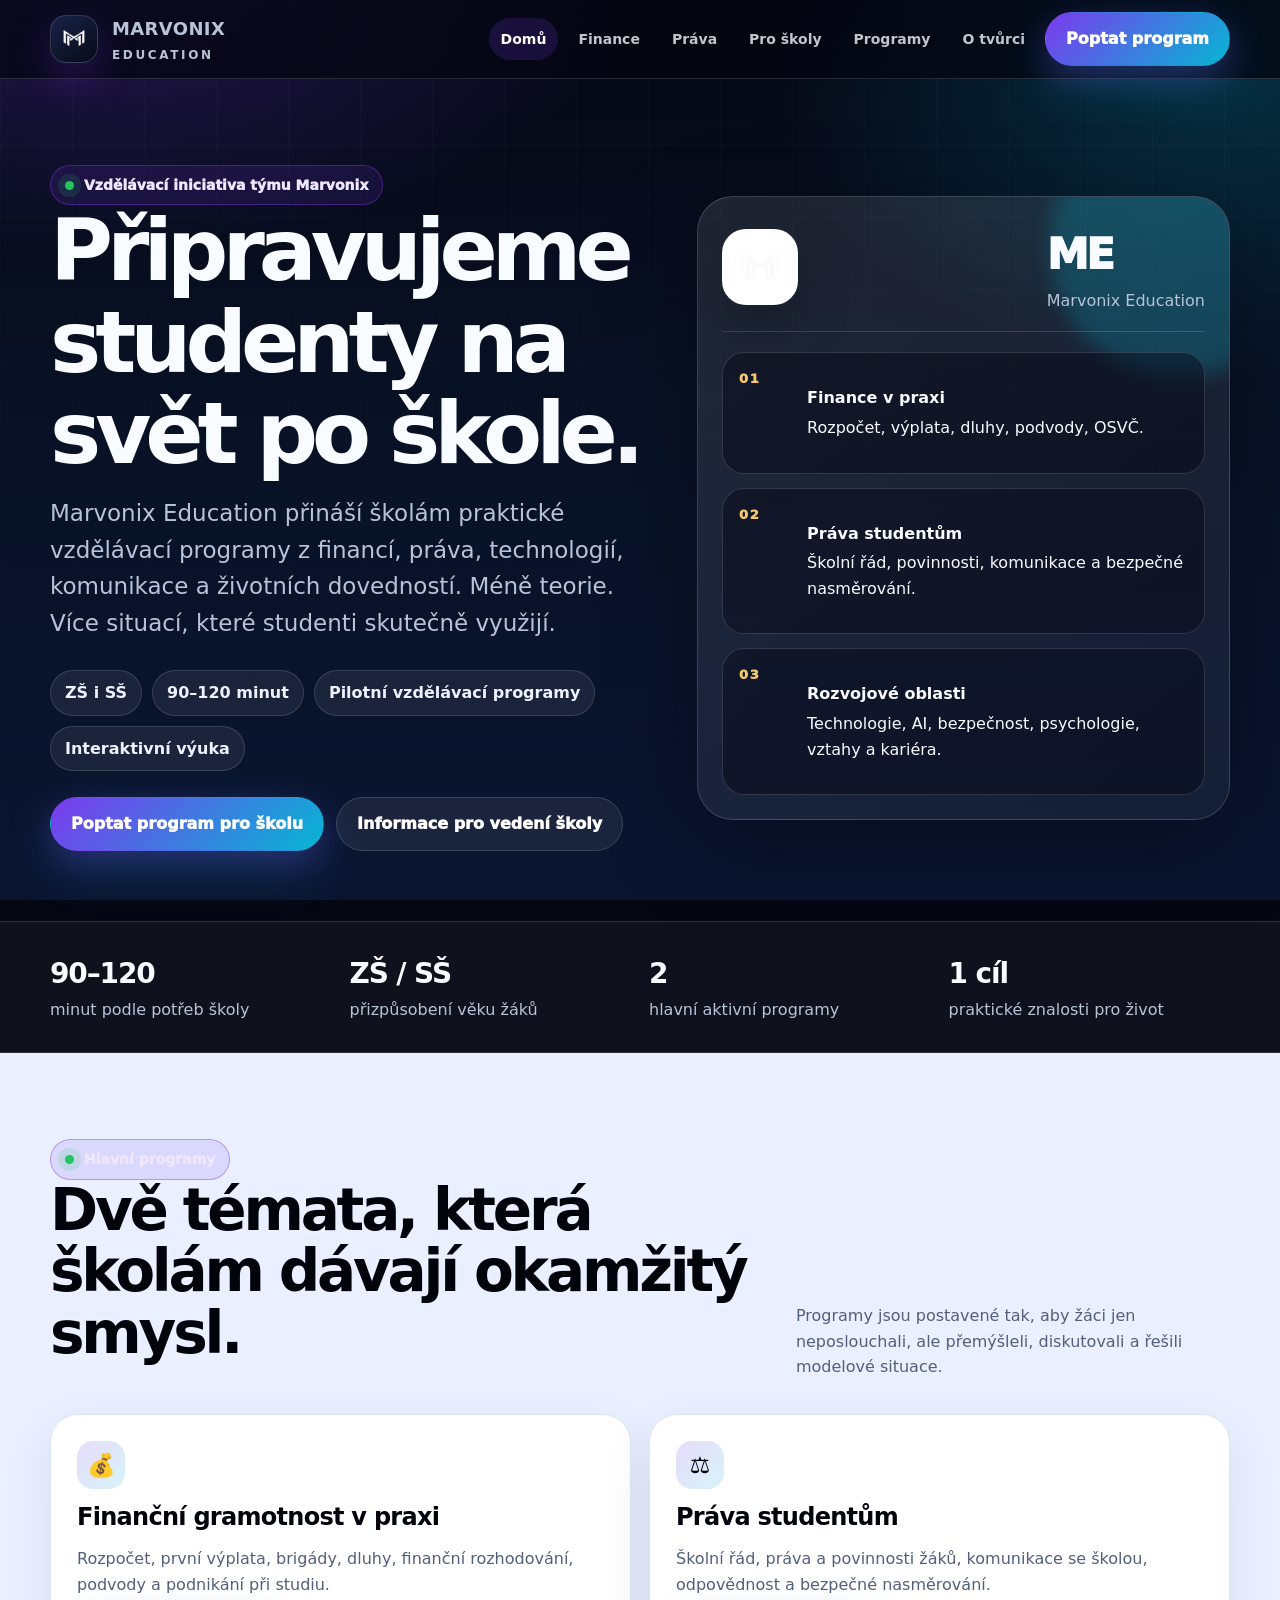
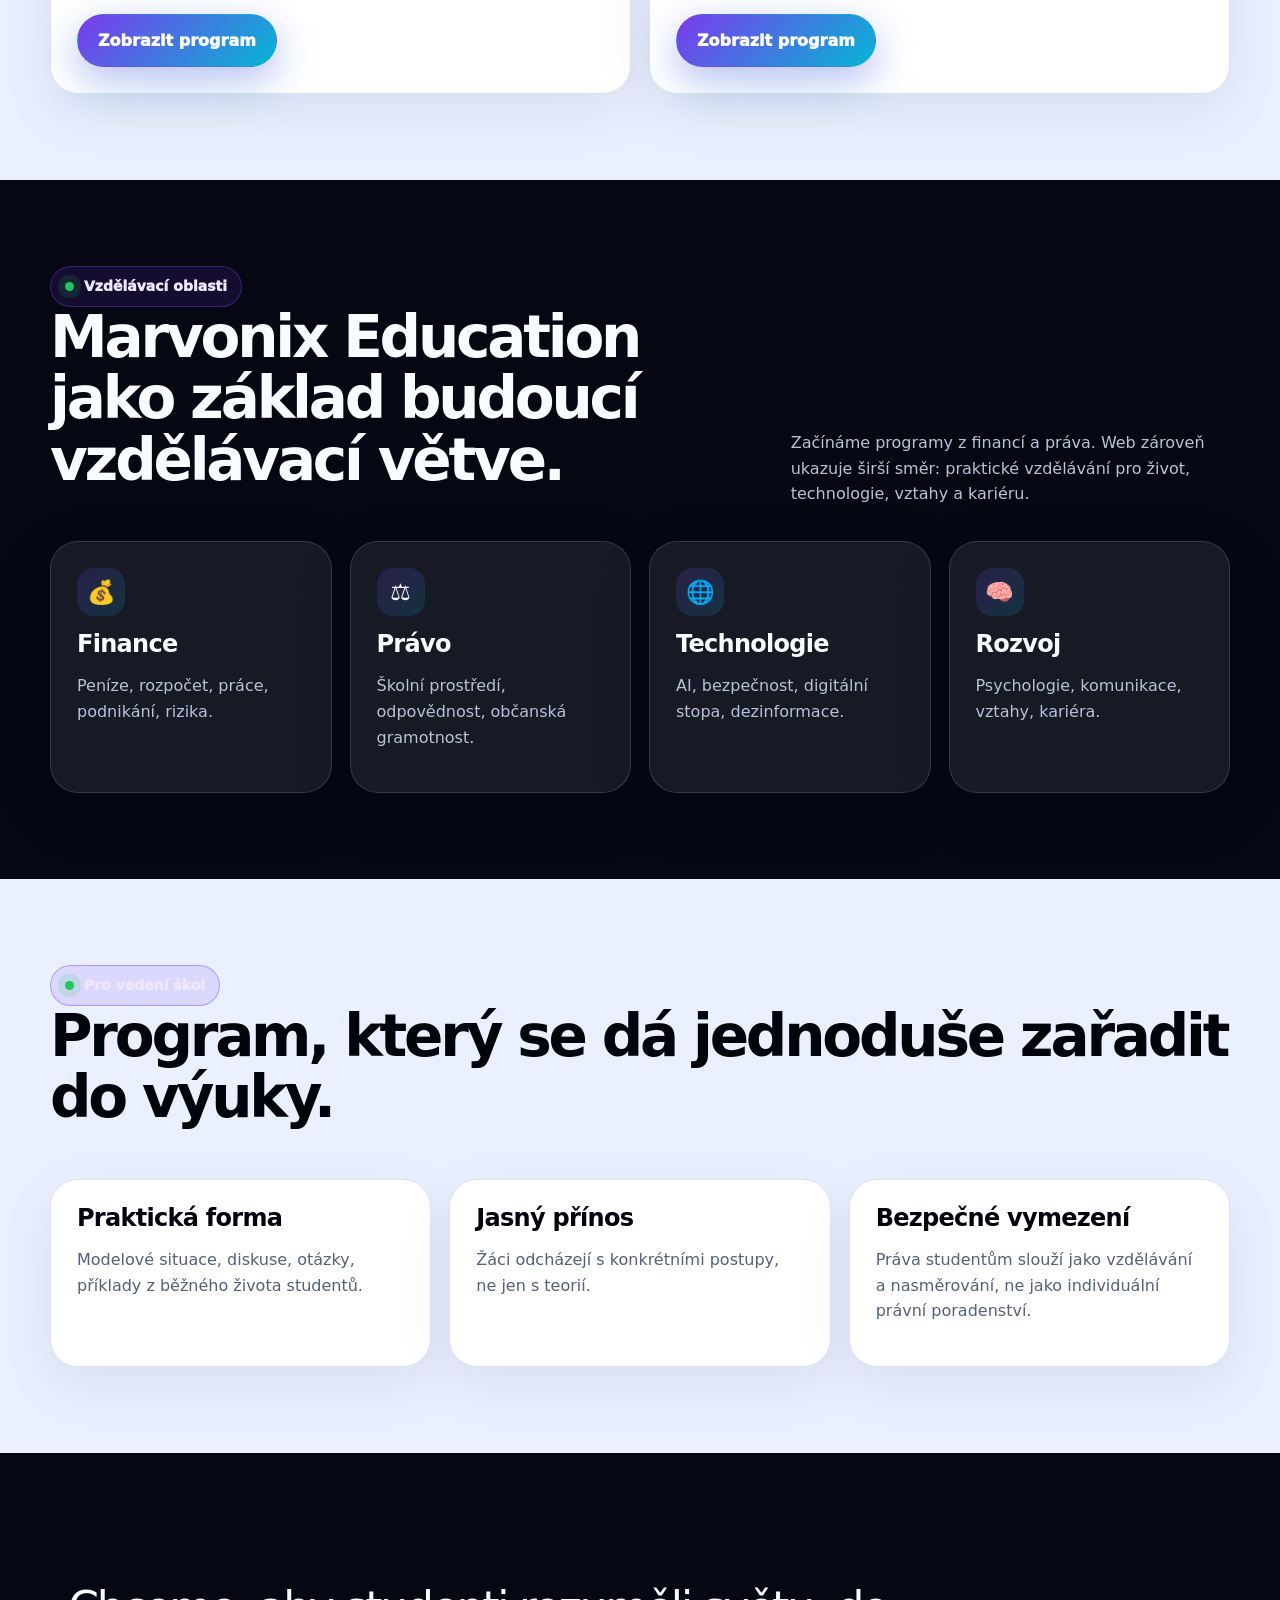
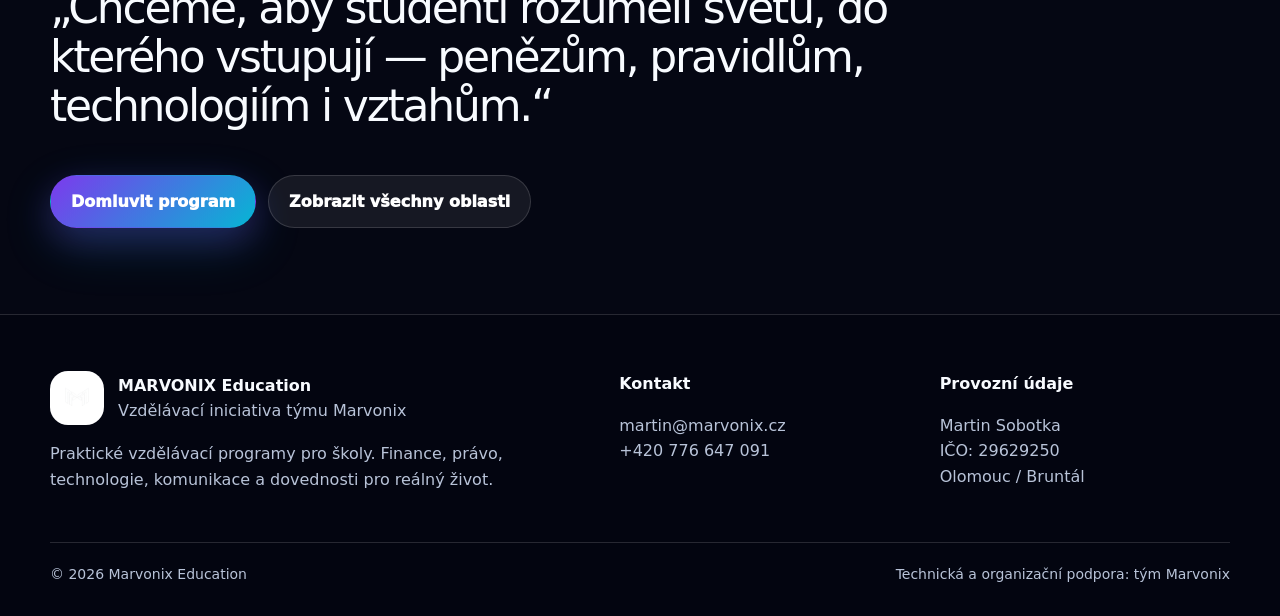
==== commit 1583d1a4: "Add files via upload" ====
--- a/index.html
+++ b/index.html
@@ -1 +1,3 @@
-<!doctype html><html lang="cs"><head><meta charset="utf-8"><meta name="viewport" content="width=device-width,initial-scale=1,viewport-fit=cover"><title>Marvonix Education | Praktické vzdělávací programy pro školy</title><meta name="description" content="Vzdělávací iniciativa týmu Marvonix. Praktické programy pro školy v oblasti financí, práva, technologií, komunikace a životních dovedností."><meta name="robots" content="index, follow, max-image-preview:large"><meta name="theme-color" content="#060818"><link rel="canonical" href="https://education.marvonix.cz/"><meta property="og:type" content="website"><meta property="og:locale" content="cs_CZ"><meta property="og:site_name" content="Marvonix Education"><meta property="og:title" content="Marvonix Education | Praktické vzdělávací programy pro školy"><meta property="og:description" content="Vzdělávací iniciativa týmu Marvonix. Praktické programy pro školy v oblasti financí, práva, technologií, komunikace a životních dovedností."><meta property="og:image" content="https://education.marvonix.cz/android-chrome-512x512.png"><meta name="twitter:card" content="summary_large_image"><link rel="icon" href="/favicon.ico" sizes="any"><link rel="icon" type="image/png" sizes="32x32" href="/favicon-32x32.png"><link rel="icon" type="image/png" sizes="16x16" href="/favicon-16x16.png"><link rel="apple-touch-icon" href="/apple-touch-icon.png"><link rel="manifest" href="/site.webmanifest"><meta http-equiv="Content-Security-Policy" content="default-src 'self'; img-src 'self' data:; style-src 'self' 'unsafe-inline'; script-src 'self'; base-uri 'self'; form-action 'self' mailto:; frame-ancestors 'none'; upgrade-insecure-requests"><meta http-equiv="X-Content-Type-Options" content="nosniff"><meta name="referrer" content="strict-origin-when-cross-origin"><link rel="stylesheet" href="/style.css"><script type="application/ld+json">{"@context":"https://schema.org","@type":"EducationalOrganization","name":"Marvonix Education","description":"Vzdělávací iniciativa týmu Marvonix pro školy.","founder":{"@type":"Person","name":"Martin Sobotka"},"email":"martin@marvonix.cz","telephone":"+420776647091","url":"https://education.marvonix.cz"}</script></head><body><a class="skip" href="#obsah">Přejít na obsah</a><header class="topbar"><div class="container nav"><a class="brand" href="/" aria-label="Marvonix Education domů"><img class="brand-icon" src="/android-chrome-192x192.png" alt=""><span class="brand-copy"><strong>MARVONIX</strong><span>Education</span></span></a><nav class="menu" data-nav aria-label="Hlavní navigace"><a class="active" href="/">Domů</a><a class="" href="/programy/financni-gramotnost.html">Finance</a><a class="" href="/programy/prava-studentum.html">Práva</a><a class="" href="/pro-skoly/">Pro školy</a><a class="" href="/projekty/">Programy</a><a class="" href="/o-tvurci/">O tvůrci</a><a class="btn primary" href="/kontakt/">Poptat program</a></nav><button class="hamb" data-menu aria-label="Otevřít menu" aria-expanded="false">☰</button></div></header><main id="obsah"><section class="hero"><div class="container hero-grid"><div><span class="eyebrow"><span class="dot"></span> Vzdělávací iniciativa týmu Marvonix</span><h1>Připravujeme studenty na svět po škole.</h1><p class="lead">Marvonix Education přináší školám praktické vzdělávací programy z financí, práva, technologií, komunikace a životních dovedností. Méně teorie. Více situací, které studenti skutečně využijí.</p><div class="badges"><span class="badge">ZŠ i SŠ</span><span class="badge">90–120 minut</span><span class="badge">Pilotní vzdělávací programy</span><span class="badge">Interaktivní výuka</span></div><div class="actions"><a class="btn primary" href="/kontakt/">Poptat program pro školu</a><a class="btn ghost" href="/pro-skoly/">Informace pro vedení školy</a></div></div><aside class="hero-panel" aria-label="Přehled programu"><div class="panel-inner"><img class="logo-water" src="/android-chrome-512x512.png" alt=""><div class="panel-title">Marvonix Education</div><div class="program-row"><div class="num">01</div><p><b>Finance v praxi</b><span>rozpočet, výplata, dluhy, podvody, OSVČ</span></p></div><div class="program-row"><div class="num">02</div><p><b>Práva studentům</b><span>školní řád, povinnosti, komunikace, bezpečné nasměrování</span></p></div><div class="program-row"><div class="num">03</div><p><b>Rozvojové oblasti</b><span>technologie, AI, bezpečnost, psychologie, vztahy a kariéra</span></p></div></div></aside></div></section><section class="section light"><div class="container"><div class="section-head"><div><span class="eyebrow"><span class="dot"></span> Hlavní programy</span><h2>Dvě témata, která školám dávají okamžitý smysl.</h2></div><p>Programy jsou postavené tak, aby žáci jen neposlouchali, ale přemýšleli, diskutovali a řešili modelové situace.</p></div><div class="grid-2"><article class="card"><div class="icon">💰</div><h3>Finanční gramotnost v praxi</h3><p class="muted">Rozpočet, první výplata, brigády, finanční rozhodování, dluhy, podvody a podnikání při studiu.</p><ul class="list"><li>simulace měsíčního rozpočtu</li><li>reálné příklady z podnikání a práce</li><li>práce s příjmy, výdaji a rezervou</li></ul><p><a class="btn primary" href="/programy/financni-gramotnost.html">Detail programu</a></p></article><article class="card"><div class="icon">⚖️</div><h3>Práva studentům</h3><p class="muted">Vzdělávací program o právech, povinnostech, školním řádu, šikaně, kyberšikaně a komunikaci se školou.</p><ul class="list"><li>srozumitelná orientace ve školním prostředí</li><li>modelové situace ze života studentů</li><li>bez poskytování právních služeb</li></ul><p><a class="btn primary" href="/programy/prava-studentum.html">Detail programu</a></p></article></div></div></section><section class="section"><div class="container"><div class="section-head"><div><span class="eyebrow"><span class="dot"></span> Vzdělávací ekosystém</span><h2>Ne jednorázová přednáška. Základ budoucí vzdělávací větve Marvonixu.</h2></div><p>Marvonix Education propojuje praxi, osobní příběh, digitální prostředí a témata, která studentům pomáhají fungovat mimo učebnice.</p></div><div class="grid-4"><div class="card"><div class="icon">🛡️</div><h3>Bezpečnost online</h3><p class="muted">Podvody, hesla, digitální stopa, kyberšikana a odpovědnost na internetu.</p></div><div class="card"><div class="icon">🤖</div><h3>AI a technologie</h3><p class="muted">Smysluplné používání AI ve škole, práci, podnikání a běžném životě.</p></div><div class="card"><div class="icon">🧠</div><h3>Psychologie</h3><p class="muted">Stres, motivace, návyky, sebehodnota a psychická odolnost.</p></div><div class="card"><div class="icon">🤝</div><h3>Sociální vztahy</h3><p class="muted">Komunikace, respekt, konflikty, manipulace a týmová spolupráce.</p></div></div></div></section><section class="section light"><div class="container"><div class="section-head"><div><span class="eyebrow"><span class="dot"></span> Pro vedení škol</span><h2>Jasný formát, praktický výstup a přizpůsobení třídě.</h2></div><p>Program lze zařadit do třídnických hodin, preventivních aktivit, projektových dnů, občanské výchovy, základů společenských věd nebo kariérního vzdělávání.</p></div><div class="grid-3"><div class="card"><h3>Průběh</h3><p class="muted">90–120 minut, interaktivní výklad, modelové situace, otázky, diskuze a shrnutí výstupů.</p></div><div class="card"><h3>Cílová skupina</h3><p class="muted">2. stupeň ZŠ a střední školy. Obsah se přizpůsobuje věku, úrovni a potřebám školy.</p></div><div class="card"><h3>Spolupráce</h3><p class="muted">Programy jsou realizovány v rámci pilotního rozvoje Marvonix Education po individuální domluvě se školou.</p></div></div></div></section><section class="section"><div class="container cta"><div><span class="eyebrow"><span class="dot"></span> Další krok</span><h2>Chcete program pro vaši školu?</h2><p class="lead">Napište téma, ročník a přibližný termín. Připravíme konkrétní návrh programu pro vaši školu.</p></div><div class="actions"><a class="btn primary" href="/kontakt/">Poptat program</a><a class="btn ghost" href="mailto:martin@marvonix.cz">martin@marvonix.cz</a></div></div></section></main><footer class="footer"><div class="container footer-grid"><div><div class="footer-brand"><img src="/android-chrome-192x192.png" alt=""><div><h3>Marvonix Education</h3><p class="tiny">Vzdělávací iniciativa týmu Marvonix</p></div></div><p class="muted">Praktické programy pro školy zaměřené na finance, právo, technologie, komunikaci a dovednosti pro reálný život.</p><p class="tiny">Marvonix je tým a značka vedená Martinem Sobotkou, OSVČ. Marvonix Education je vzdělávací iniciativa týmu Marvonix.</p></div><div><h3>Programy</h3><p><a href="/programy/financni-gramotnost.html">Finanční gramotnost v praxi</a></p><p><a href="/programy/prava-studentum.html">Práva studentům</a></p><p><a href="/projekty/">Vzdělávací oblasti</a></p></div><div><h3>Kontakt</h3><p><strong>Martin Sobotka</strong><br>IČO: 29629250<br>Olomouc / Bruntál</p><p><a href="mailto:martin@marvonix.cz">martin@marvonix.cz</a><br><a href="tel:+420776647091">+420 776 647 091</a></p></div></div><div class="container legal"><span>© 2026 Marvonix Education</span><span>Práva studentům má informačně-vzdělávací charakter. Nejedná se o právní služby ani zastupování.</span></div></footer><script src="/script.js"></script></body></html>+<!doctype html><html lang="cs"><head><meta charset="utf-8"><meta name="viewport" content="width=device-width,initial-scale=1,viewport-fit=cover"><title>Marvonix Education | Praktické programy pro školy</title><meta name="description" content="Marvonix Education je vzdělávací iniciativa týmu Marvonix. Přináší školám interaktivní programy z financí, práva, technologií a životních dovedností."><meta name="robots" content="index, follow, max-image-preview:large"><meta name="theme-color" content="#050713"><link rel="canonical" href="https://education.marvonix.cz/"><meta property="og:type" content="website"><meta property="og:locale" content="cs_CZ"><meta property="og:site_name" content="Marvonix Education"><meta property="og:title" content="Marvonix Education | Praktické programy pro školy"><meta property="og:description" content="Marvonix Education je vzdělávací iniciativa týmu Marvonix. Přináší školám interaktivní programy z financí, práva, technologií a životních dovedností."><meta property="og:image" content="https://education.marvonix.cz/android-chrome-512x512.png"><meta name="twitter:card" content="summary_large_image"><link rel="icon" href="favicon.ico" sizes="any"><link rel="icon" type="image/png" sizes="32x32" href="favicon-32x32.png"><link rel="icon" type="image/png" sizes="16x16" href="favicon-16x16.png"><link rel="apple-touch-icon" href="apple-touch-icon.png"><link rel="manifest" href="site.webmanifest"><meta http-equiv="Content-Security-Policy" content="default-src 'self'; img-src 'self' data:; style-src 'self' 'unsafe-inline'; script-src 'self' 'unsafe-inline'; base-uri 'self'; form-action 'self' mailto:; frame-ancestors 'none'; upgrade-insecure-requests"><meta http-equiv="X-Content-Type-Options" content="nosniff"><meta name="referrer" content="strict-origin-when-cross-origin"><style>
+:root{--bg:#050713;--bg2:#081124;--card:#0c1530;--card2:#111d3e;--text:#f8fbff;--muted:#b8c3d8;--soft:#eaf0ff;--line:rgba(255,255,255,.14);--brand:#7c3aed;--brand2:#06b6d4;--accent:#22c55e;--gold:#f5c76b;--dark:#02040b;--max:1180px;--r:28px;--shadow:0 28px 90px rgba(0,0,0,.34)}*{box-sizing:border-box}html{scroll-behavior:smooth}body{margin:0;font-family:Inter,ui-sans-serif,system-ui,-apple-system,BlinkMacSystemFont,"Segoe UI",Arial,sans-serif;background:var(--bg);color:var(--text);line-height:1.6;overflow-x:hidden}body:before{content:"";position:fixed;inset:0;z-index:-2;background:radial-gradient(900px 520px at 8% -8%,rgba(124,58,237,.32),transparent 62%),radial-gradient(760px 520px at 96% 8%,rgba(6,182,212,.22),transparent 60%),linear-gradient(180deg,#050713 0%,#081124 44%,#0b1531 100%)}body:after{content:"";position:fixed;inset:0;z-index:-1;pointer-events:none;background-image:linear-gradient(rgba(255,255,255,.04) 1px,transparent 1px),linear-gradient(90deg,rgba(255,255,255,.04) 1px,transparent 1px);background-size:72px 72px;mask-image:linear-gradient(to bottom,rgba(0,0,0,.72),transparent 80%)}a{color:inherit;text-decoration:none}img{max-width:100%;display:block}.container{width:min(var(--max),calc(100% - 42px));margin-inline:auto}.skip{position:absolute;left:-999px;top:10px;padding:10px 14px;background:white;color:#000;border-radius:14px;z-index:999}.skip:focus{left:10px}.topbar{position:sticky;top:0;z-index:50;background:rgba(5,7,19,.78);backdrop-filter:blur(20px);border-bottom:1px solid var(--line)}.nav{min-height:78px;display:flex;align-items:center;justify-content:space-between;gap:20px}.brand{display:flex;align-items:center;gap:14px}.brand img{width:48px;height:48px;border-radius:16px;background:linear-gradient(145deg,#182247,#070b18);border:1px solid rgba(255,255,255,.16);box-shadow:0 14px 38px rgba(124,58,237,.28);padding:6px}.brand strong{display:block;font-size:18px;letter-spacing:.02em}.brand span{display:block;margin-top:2px;color:var(--muted);font-size:12px;text-transform:uppercase;letter-spacing:.22em;font-weight:900}.menu{display:flex;align-items:center;gap:8px}.menu a:not(.btn){font-size:14px;font-weight:850;color:rgba(248,251,255,.78);padding:10px 12px;border-radius:999px}.menu a:hover,.menu a.active{color:#fff;background:rgba(124,58,237,.18)}.btn{display:inline-flex;align-items:center;justify-content:center;gap:9px;border-radius:999px;padding:13px 20px;font-weight:950;border:1px solid transparent;transition:.18s ease}.btn:hover{transform:translateY(-2px)}.btn.primary{background:linear-gradient(135deg,var(--brand),var(--brand2));color:white;box-shadow:0 18px 52px rgba(6,182,212,.18),0 12px 34px rgba(124,58,237,.28)}.btn.ghost{border-color:var(--line);background:rgba(255,255,255,.07);color:white}.hamb{display:none;border:1px solid var(--line);background:rgba(255,255,255,.08);color:#fff;border-radius:14px;padding:9px 13px;font-size:21px}.hero{padding:86px 0 70px}.hero-grid{display:grid;grid-template-columns:1.05fr .95fr;gap:58px;align-items:center}.eyebrow{display:inline-flex;align-items:center;gap:10px;border:1px solid rgba(124,58,237,.42);background:rgba(124,58,237,.13);border-radius:999px;padding:8px 14px;color:#efe7ff;font-weight:950;font-size:14px}.dot{width:9px;height:9px;border-radius:50%;background:var(--accent);box-shadow:0 0 0 7px rgba(34,197,94,.14)}h1,h2,h3{margin:0 0 16px;line-height:1.06}h1{font-size:clamp(42px,7vw,86px);letter-spacing:-.07em;max-width:950px}h2{font-size:clamp(32px,4.6vw,58px);letter-spacing:-.055em}h3{font-size:24px;letter-spacing:-.03em}.lead{font-size:clamp(18px,2vw,23px);color:var(--muted);margin:0 0 28px;max-width:840px}.muted{color:var(--muted)}.badges{display:flex;gap:10px;flex-wrap:wrap;margin:26px 0}.badge{border:1px solid var(--line);background:rgba(255,255,255,.07);border-radius:999px;padding:9px 14px;color:#eef2ff;font-weight:850}.actions{display:flex;gap:12px;flex-wrap:wrap}.hero-panel{border:1px solid rgba(255,255,255,.16);background:linear-gradient(145deg,rgba(255,255,255,.10),rgba(255,255,255,.045));box-shadow:var(--shadow);border-radius:36px;padding:24px;position:relative;overflow:hidden}.hero-panel:before{content:"";position:absolute;inset:-80px -80px auto auto;width:260px;height:260px;border-radius:50%;background:rgba(6,182,212,.22);filter:blur(10px)}.panel-top{display:flex;align-items:center;justify-content:space-between;gap:18px;padding-bottom:18px;border-bottom:1px solid var(--line);position:relative}.panel-logo{width:76px;height:76px;border-radius:24px;background:#fff;object-fit:contain;padding:10px;box-shadow:0 22px 55px rgba(0,0,0,.24)}.kpi{font-weight:950;font-size:42px;letter-spacing:-.06em}.panel-list{display:grid;gap:14px;margin-top:20px;position:relative}.panel-item{display:grid;grid-template-columns:54px 1fr;gap:14px;align-items:start;padding:16px;border:1px solid var(--line);border-radius:22px;background:rgba(5,7,19,.42)}.num{color:var(--gold);font-size:13px;font-weight:950;letter-spacing:.12em}.panel-item strong{display:block;margin-bottom:4px}.section{padding:86px 0}.section.light{background:var(--soft);color:var(--dark)}.section.light .muted{color:#536079}.section-head{display:flex;justify-content:space-between;align-items:end;gap:28px;margin-bottom:34px}.section-head p{max-width:650px;margin:0}.grid{display:grid;gap:18px}.grid.two{grid-template-columns:repeat(2,minmax(0,1fr))}.grid.three{grid-template-columns:repeat(3,minmax(0,1fr))}.grid.four{grid-template-columns:repeat(4,minmax(0,1fr))}.card{border:1px solid var(--line);background:rgba(255,255,255,.075);border-radius:var(--r);padding:26px;box-shadow:0 18px 60px rgba(0,0,0,.13)}.light .card{background:#fff;border-color:#dce4f3;box-shadow:0 18px 55px rgba(15,23,42,.08)}.icon{width:48px;height:48px;display:grid;place-items:center;border-radius:16px;background:linear-gradient(135deg,rgba(124,58,237,.18),rgba(6,182,212,.16));margin-bottom:16px;font-size:23px}.card ul,.content ul{padding-left:20px;margin:14px 0 0}.card li,.content li{margin:7px 0}.strip{border-block:1px solid var(--line);background:rgba(255,255,255,.045);padding:30px 0}.strip-grid{display:grid;grid-template-columns:repeat(4,1fr);gap:18px}.strip strong{display:block;font-size:28px;letter-spacing:-.04em}.program{display:grid;grid-template-columns:.7fr 1.3fr;gap:24px;align-items:start}.program .mark{font-size:46px}.timeline{counter-reset:item;display:grid;gap:14px}.step{counter-increment:item;display:grid;grid-template-columns:54px 1fr;gap:16px;padding:18px;border-radius:22px;border:1px solid var(--line);background:rgba(255,255,255,.06)}.step:before{content:counter(item,decimal-leading-zero);font-weight:950;color:var(--gold)}.quote{font-size:clamp(24px,4vw,44px);letter-spacing:-.05em;line-height:1.12;max-width:980px}.footer{padding:56px 0 30px;background:#030510;border-top:1px solid var(--line)}.foot-grid{display:grid;grid-template-columns:1.3fr .7fr .7fr;gap:30px}.foot-brand{display:flex;gap:14px;align-items:center;margin-bottom:14px}.foot-brand img{width:54px;height:54px;border-radius:18px;background:#fff;padding:8px}.footer a{color:var(--muted)}.footer a:hover{color:white}.subfooter{margin-top:34px;padding-top:20px;border-top:1px solid var(--line);display:flex;justify-content:space-between;gap:18px;flex-wrap:wrap;color:var(--muted);font-size:14px}.content{max-width:880px}.page-hero{padding:72px 0 42px}.contact-box{display:grid;grid-template-columns:.9fr 1.1fr;gap:22px}.form{display:grid;gap:12px}.input,textarea{width:100%;border:1px solid #dce4f3;border-radius:16px;padding:13px 14px;font:inherit}textarea{min-height:150px}.notice{border-left:4px solid var(--brand2);background:rgba(6,182,212,.08);padding:18px;border-radius:18px;color:var(--muted)}.light .notice{color:#536079;background:#eef9ff}.blog-list{display:grid;gap:16px}.blog-list a{display:block;padding:18px;border-radius:20px;border:1px solid var(--line);background:rgba(255,255,255,.06)}@media(max-width:980px){.menu{position:fixed;left:18px;right:18px;top:86px;display:none;flex-direction:column;align-items:stretch;background:rgba(5,7,19,.96);border:1px solid var(--line);border-radius:24px;padding:16px;box-shadow:var(--shadow)}.menu.open{display:flex}.menu a{width:100%;text-align:center}.hamb{display:block}.hero-grid,.grid.two,.grid.three,.grid.four,.program,.contact-box,.foot-grid{grid-template-columns:1fr}.hero{padding-top:56px}.section-head{display:block}.strip-grid{grid-template-columns:repeat(2,1fr)}.brand strong{font-size:16px}}@media(max-width:560px){.container{width:min(100% - 28px,var(--max))}.nav{min-height:68px}.brand img{width:42px;height:42px}.brand span{font-size:10px}.hero{padding:42px 0 56px}h1{font-size:42px}.lead{font-size:17px}.btn{width:100%;padding:13px 16px}.hero-panel{padding:16px;border-radius:26px}.panel-item{grid-template-columns:1fr}.strip-grid{grid-template-columns:1fr}.section{padding:62px 0}.card{padding:22px}.subfooter{display:block}.topbar{position:sticky}}
+</style><script type="application/ld+json">{"@context":"https://schema.org","@type":"EducationalOrganization","name":"Marvonix Education","description":"Vzdělávací iniciativa týmu Marvonix pro školy.","founder":{"@type":"Person","name":"Martin Sobotka"},"email":"martin@marvonix.cz","telephone":"+420776647091","url":"https://education.marvonix.cz"}</script></head><body><a class="skip" href="#obsah">Přejít na obsah</a><header class="topbar"><div class="container nav"><a class="brand" href="index.html" aria-label="Marvonix Education domů"><img src="android-chrome-192x192.png" alt=""><span><strong>MARVONIX</strong><span>Education</span></span></a><nav class="menu" data-nav aria-label="Hlavní navigace"><a class="active" href="index.html">Domů</a><a class="" href="programy/financni-gramotnost.html">Finance</a><a class="" href="programy/prava-studentum.html">Práva</a><a class="" href="pro-skoly/index.html">Pro školy</a><a class="" href="projekty/index.html">Programy</a><a class="" href="o-tvurci/index.html">O tvůrci</a><a class="btn primary" href="kontakt/index.html">Poptat program</a></nav><button class="hamb" data-menu aria-label="Otevřít menu" aria-expanded="false">☰</button></div></header><main id="obsah"><section class="hero"><div class="container hero-grid"><div><span class="eyebrow"><span class="dot"></span> Vzdělávací iniciativa týmu Marvonix</span><h1>Připravujeme studenty na svět po škole.</h1><p class="lead">Marvonix Education přináší školám praktické vzdělávací programy z financí, práva, technologií, komunikace a životních dovedností. Méně teorie. Více situací, které studenti skutečně využijí.</p><div class="badges"><span class="badge">ZŠ i SŠ</span><span class="badge">90–120 minut</span><span class="badge">Pilotní vzdělávací programy</span><span class="badge">Interaktivní výuka</span></div><div class="actions"><a class="btn primary" href="kontakt/index.html">Poptat program pro školu</a><a class="btn ghost" href="pro-skoly/index.html">Informace pro vedení školy</a></div></div><aside class="hero-panel"><div class="panel-top"><img class="panel-logo" src="android-chrome-192x192.png" alt="Logo Marvonix"><div><div class="kpi">ME</div><div class="muted">Marvonix Education</div></div></div><div class="panel-list"><div class="panel-item"><span class="num">01</span><p><strong>Finance v praxi</strong> Rozpočet, výplata, dluhy, podvody, OSVČ.</p></div><div class="panel-item"><span class="num">02</span><p><strong>Práva studentům</strong> Školní řád, povinnosti, komunikace a bezpečné nasměrování.</p></div><div class="panel-item"><span class="num">03</span><p><strong>Rozvojové oblasti</strong> Technologie, AI, bezpečnost, psychologie, vztahy a kariéra.</p></div></div></aside></div></section><section class="strip"><div class="container strip-grid"><div><strong>90–120</strong><span class="muted">minut podle potřeb školy</span></div><div><strong>ZŠ / SŠ</strong><span class="muted">přizpůsobení věku žáků</span></div><div><strong>2</strong><span class="muted">hlavní aktivní programy</span></div><div><strong>1 cíl</strong><span class="muted">praktické znalosti pro život</span></div></div></section><section class="section light"><div class="container"><div class="section-head"><div><span class="eyebrow"><span class="dot"></span> Hlavní programy</span><h2>Dvě témata, která školám dávají okamžitý smysl.</h2></div><p class="muted">Programy jsou postavené tak, aby žáci jen neposlouchali, ale přemýšleli, diskutovali a řešili modelové situace.</p></div><div class="grid two"><article class="card"><div class="icon">💰</div><h3>Finanční gramotnost v praxi</h3><p class="muted">Rozpočet, první výplata, brigády, dluhy, finanční rozhodování, podvody a podnikání při studiu.</p><a class="btn primary" href="programy/financni-gramotnost.html">Zobrazit program</a></article><article class="card"><div class="icon">⚖️</div><h3>Práva studentům</h3><p class="muted">Školní řád, práva a povinnosti žáků, komunikace se školou, odpovědnost a bezpečné nasměrování.</p><a class="btn primary" href="programy/prava-studentum.html">Zobrazit program</a></article></div></div></section><section class="section"><div class="container"><div class="section-head"><div><span class="eyebrow"><span class="dot"></span> Vzdělávací oblasti</span><h2>Marvonix Education jako základ budoucí vzdělávací větve.</h2></div><p class="muted">Začínáme programy z financí a práva. Web zároveň ukazuje širší směr: praktické vzdělávání pro život, technologie, vztahy a kariéru.</p></div><div class="grid four"><div class="card"><div class="icon">💰</div><h3>Finance</h3><p class="muted">Peníze, rozpočet, práce, podnikání, rizika.</p></div><div class="card"><div class="icon">⚖️</div><h3>Právo</h3><p class="muted">Školní prostředí, odpovědnost, občanská gramotnost.</p></div><div class="card"><div class="icon">🌐</div><h3>Technologie</h3><p class="muted">AI, bezpečnost, digitální stopa, dezinformace.</p></div><div class="card"><div class="icon">🧠</div><h3>Rozvoj</h3><p class="muted">Psychologie, komunikace, vztahy, kariéra.</p></div></div></div></section><section class="section light"><div class="container"><div class="section-head"><div><span class="eyebrow"><span class="dot"></span> Pro vedení škol</span><h2>Program, který se dá jednoduše zařadit do výuky.</h2></div></div><div class="grid three"><div class="card"><h3>Praktická forma</h3><p class="muted">Modelové situace, diskuse, otázky, příklady z běžného života studentů.</p></div><div class="card"><h3>Jasný přínos</h3><p class="muted">Žáci odcházejí s konkrétními postupy, ne jen s teorií.</p></div><div class="card"><h3>Bezpečné vymezení</h3><p class="muted">Práva studentům slouží jako vzdělávání a nasměrování, ne jako individuální právní poradenství.</p></div></div></div></section><section class="section"><div class="container"><p class="quote">„Chceme, aby studenti rozuměli světu, do kterého vstupují — penězům, pravidlům, technologiím i vztahům.“</p><div class="actions"><a class="btn primary" href="kontakt/index.html">Domluvit program</a><a class="btn ghost" href="projekty/index.html">Zobrazit všechny oblasti</a></div></div></section></main><footer class="footer"><div class="container"><div class="foot-grid"><div><div class="foot-brand"><img src="android-chrome-192x192.png" alt=""><div><strong>MARVONIX Education</strong><div class="muted">Vzdělávací iniciativa týmu Marvonix</div></div></div><p class="muted">Praktické vzdělávací programy pro školy. Finance, právo, technologie, komunikace a dovednosti pro reálný život.</p></div><div><strong>Kontakt</strong><p><a href="mailto:martin@marvonix.cz">martin@marvonix.cz</a><br><a href="tel:+420776647091">+420 776 647 091</a></p></div><div><strong>Provozní údaje</strong><p class="muted">Martin Sobotka<br>IČO: 29629250<br>Olomouc / Bruntál</p></div></div><div class="subfooter"><span>© 2026 Marvonix Education</span><span>Technická a organizační podpora: tým Marvonix</span></div></div></footer><script>document.addEventListener('DOMContentLoaded',()=>{const b=document.querySelector('[data-menu]'),m=document.querySelector('[data-nav]');if(b&&m){b.addEventListener('click',()=>{const open=m.classList.toggle('open');b.setAttribute('aria-expanded',open?'true':'false')});m.querySelectorAll('a').forEach(a=>a.addEventListener('click',()=>{m.classList.remove('open');b.setAttribute('aria-expanded','false')}))}});</script></body></html>
